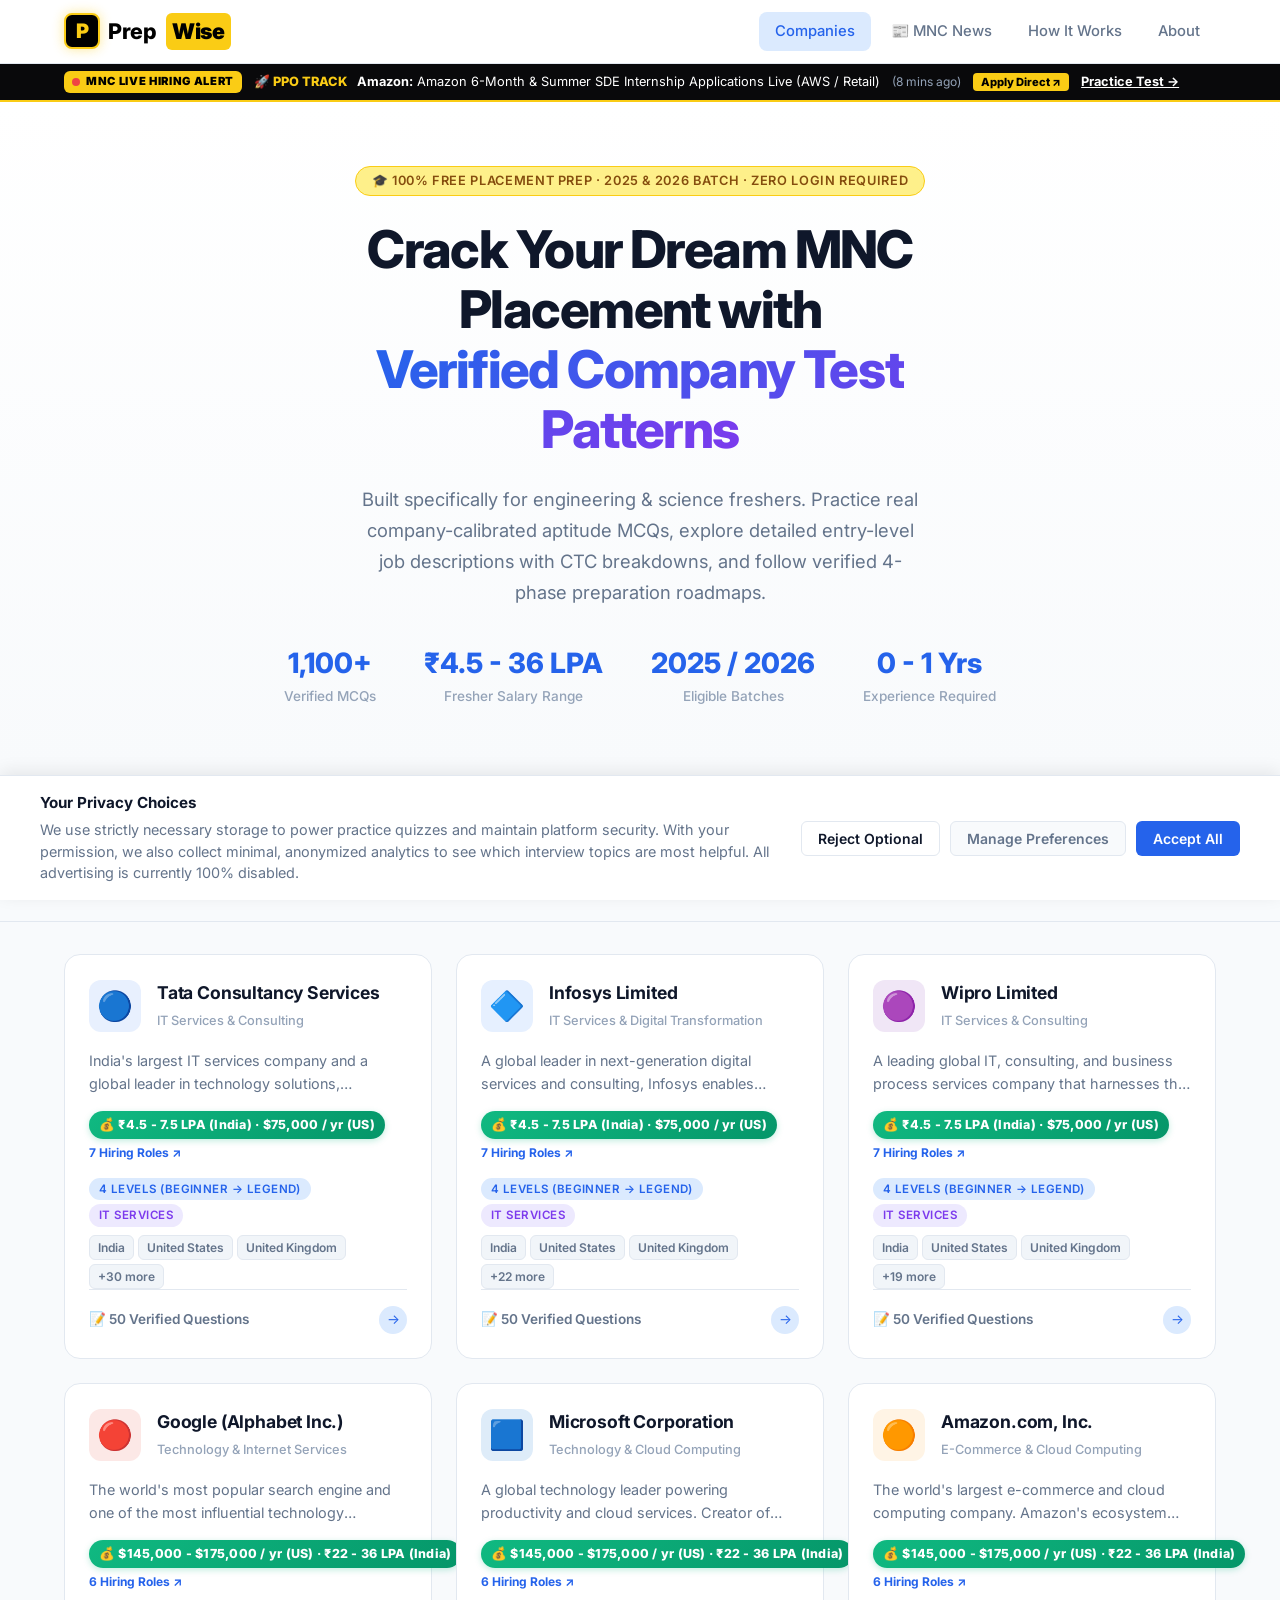
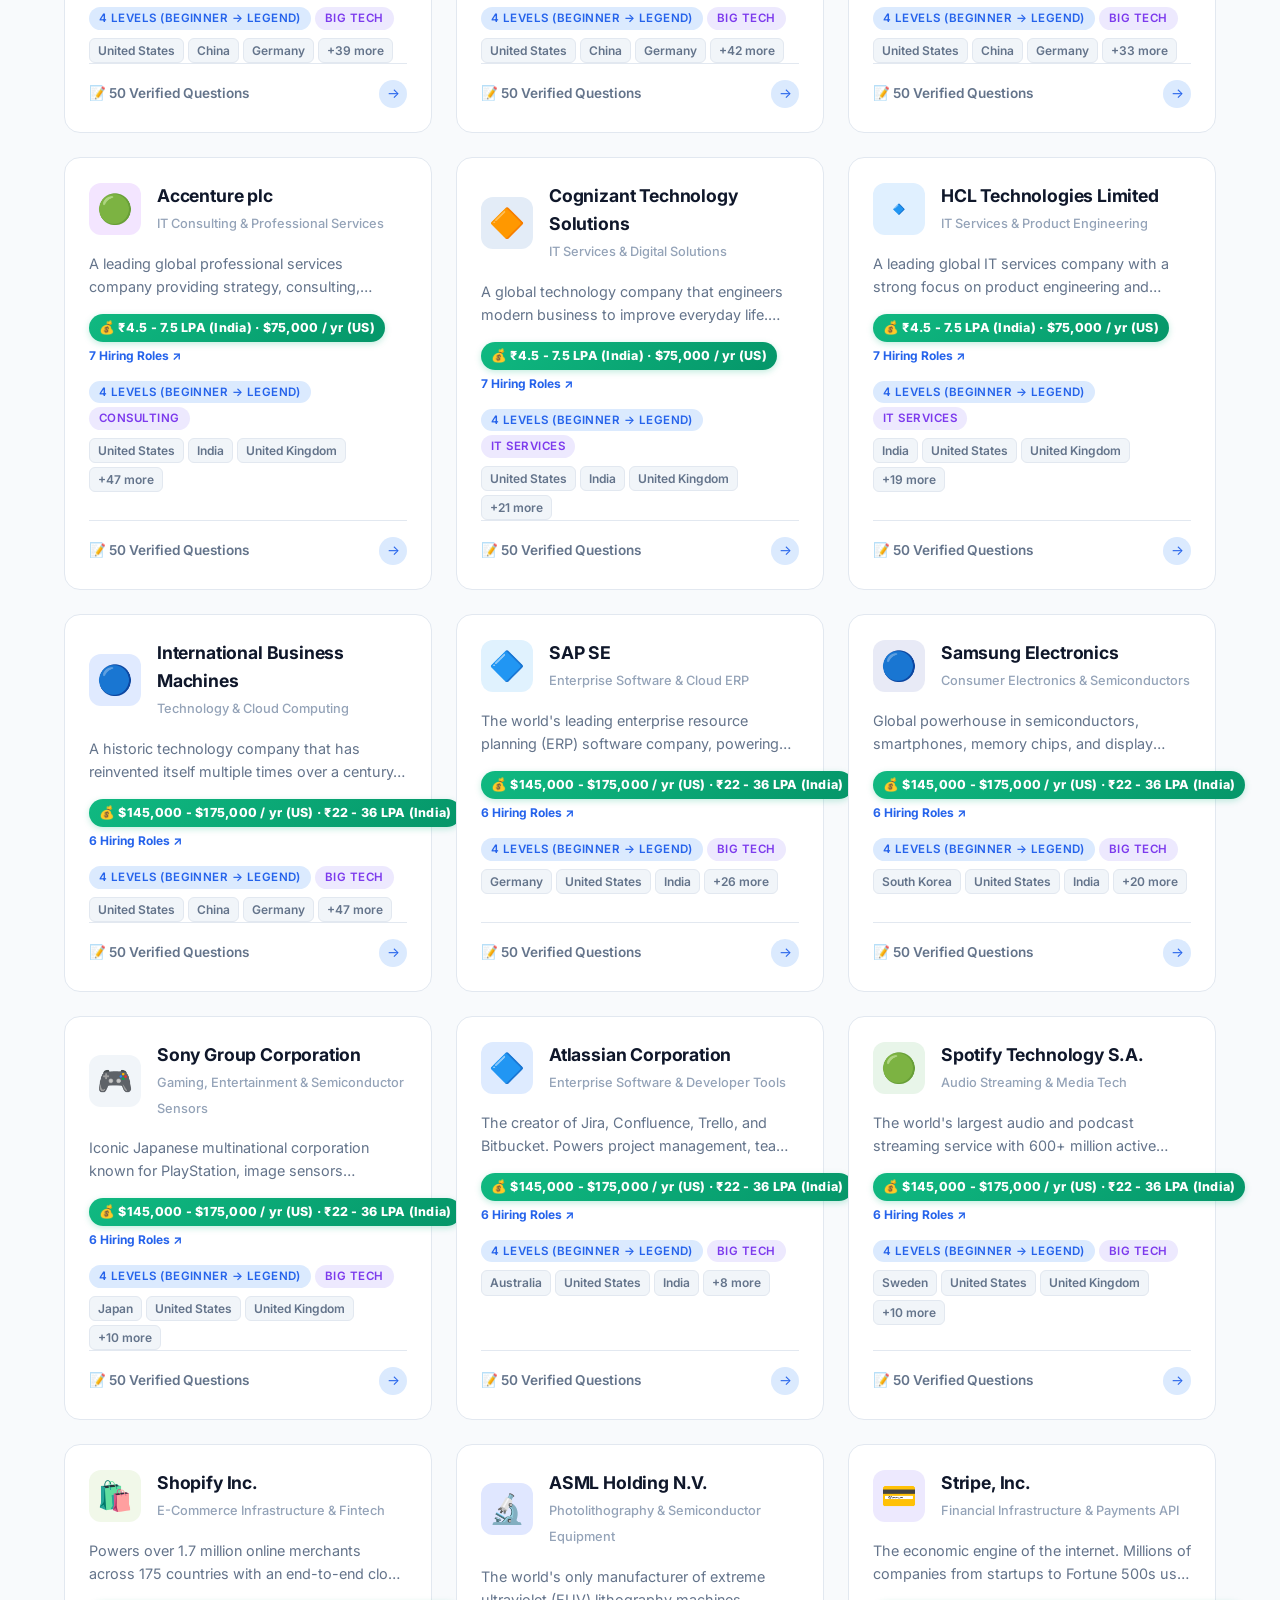
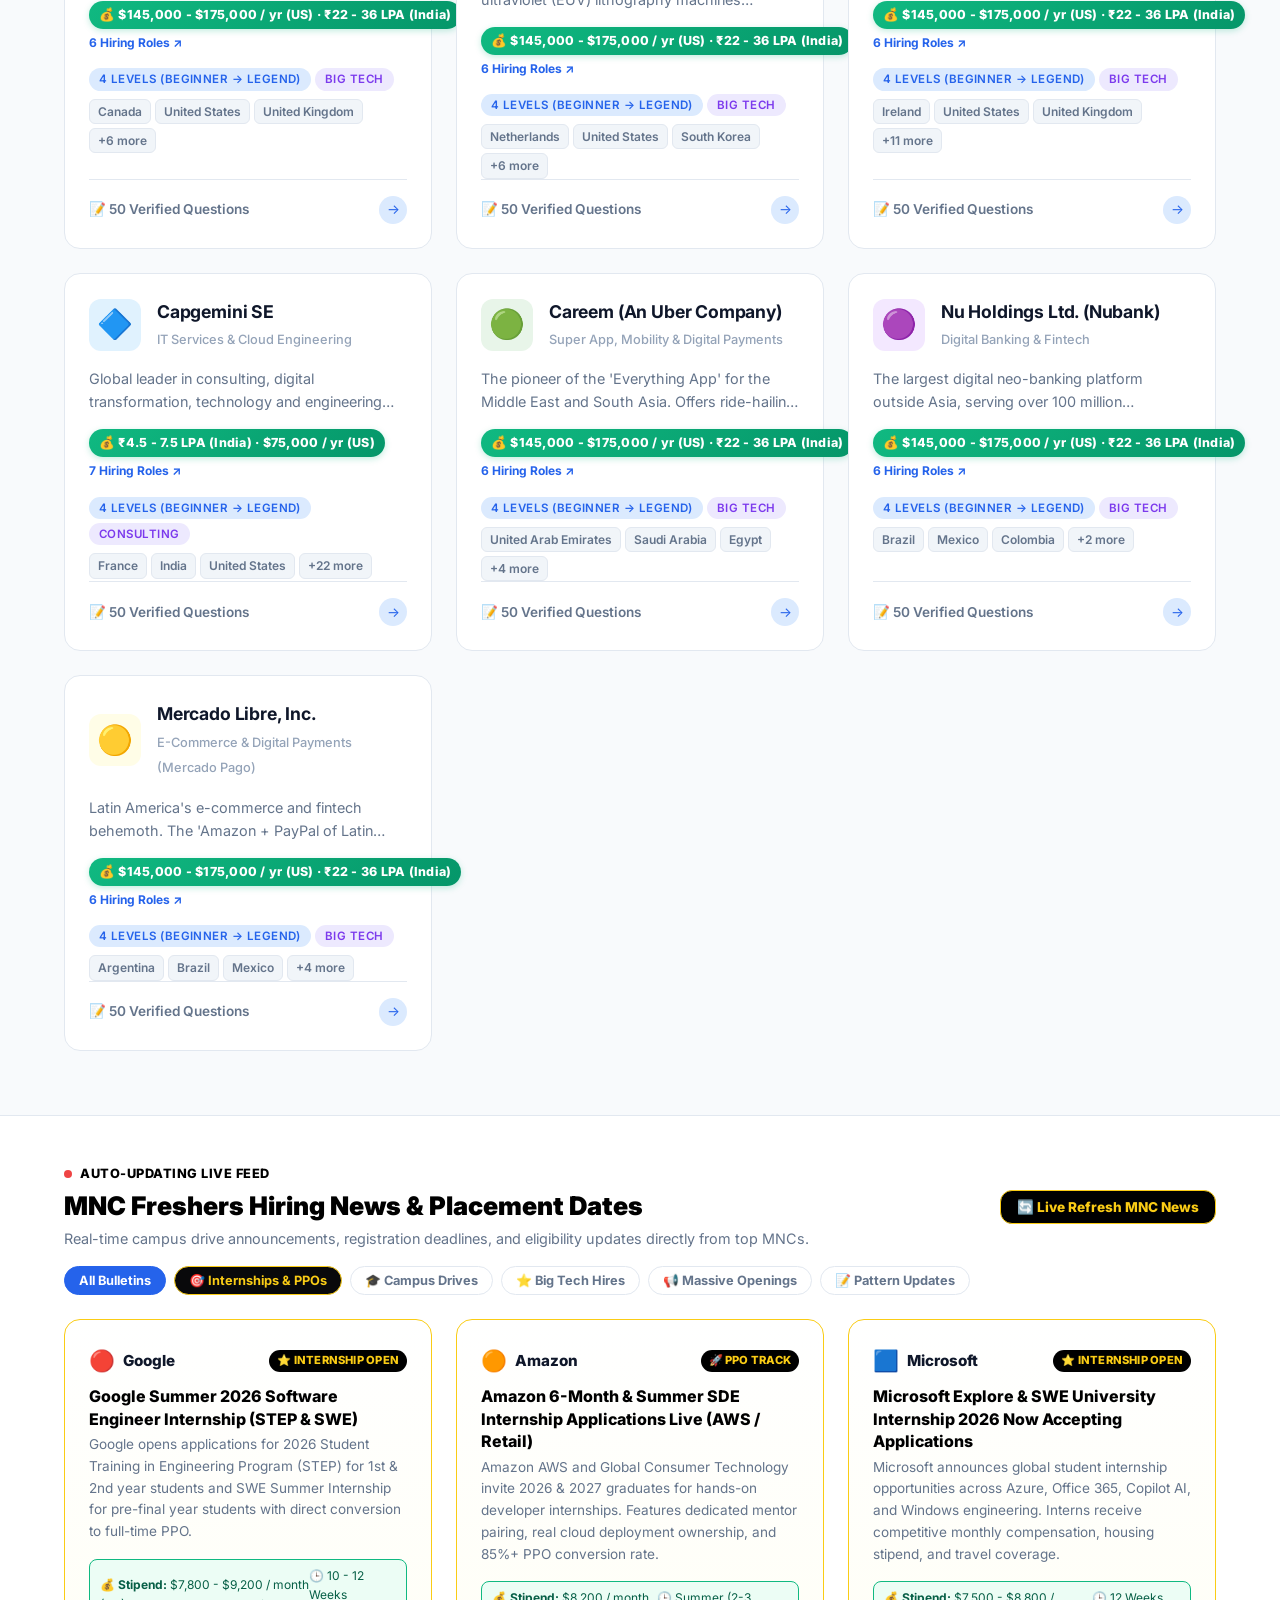
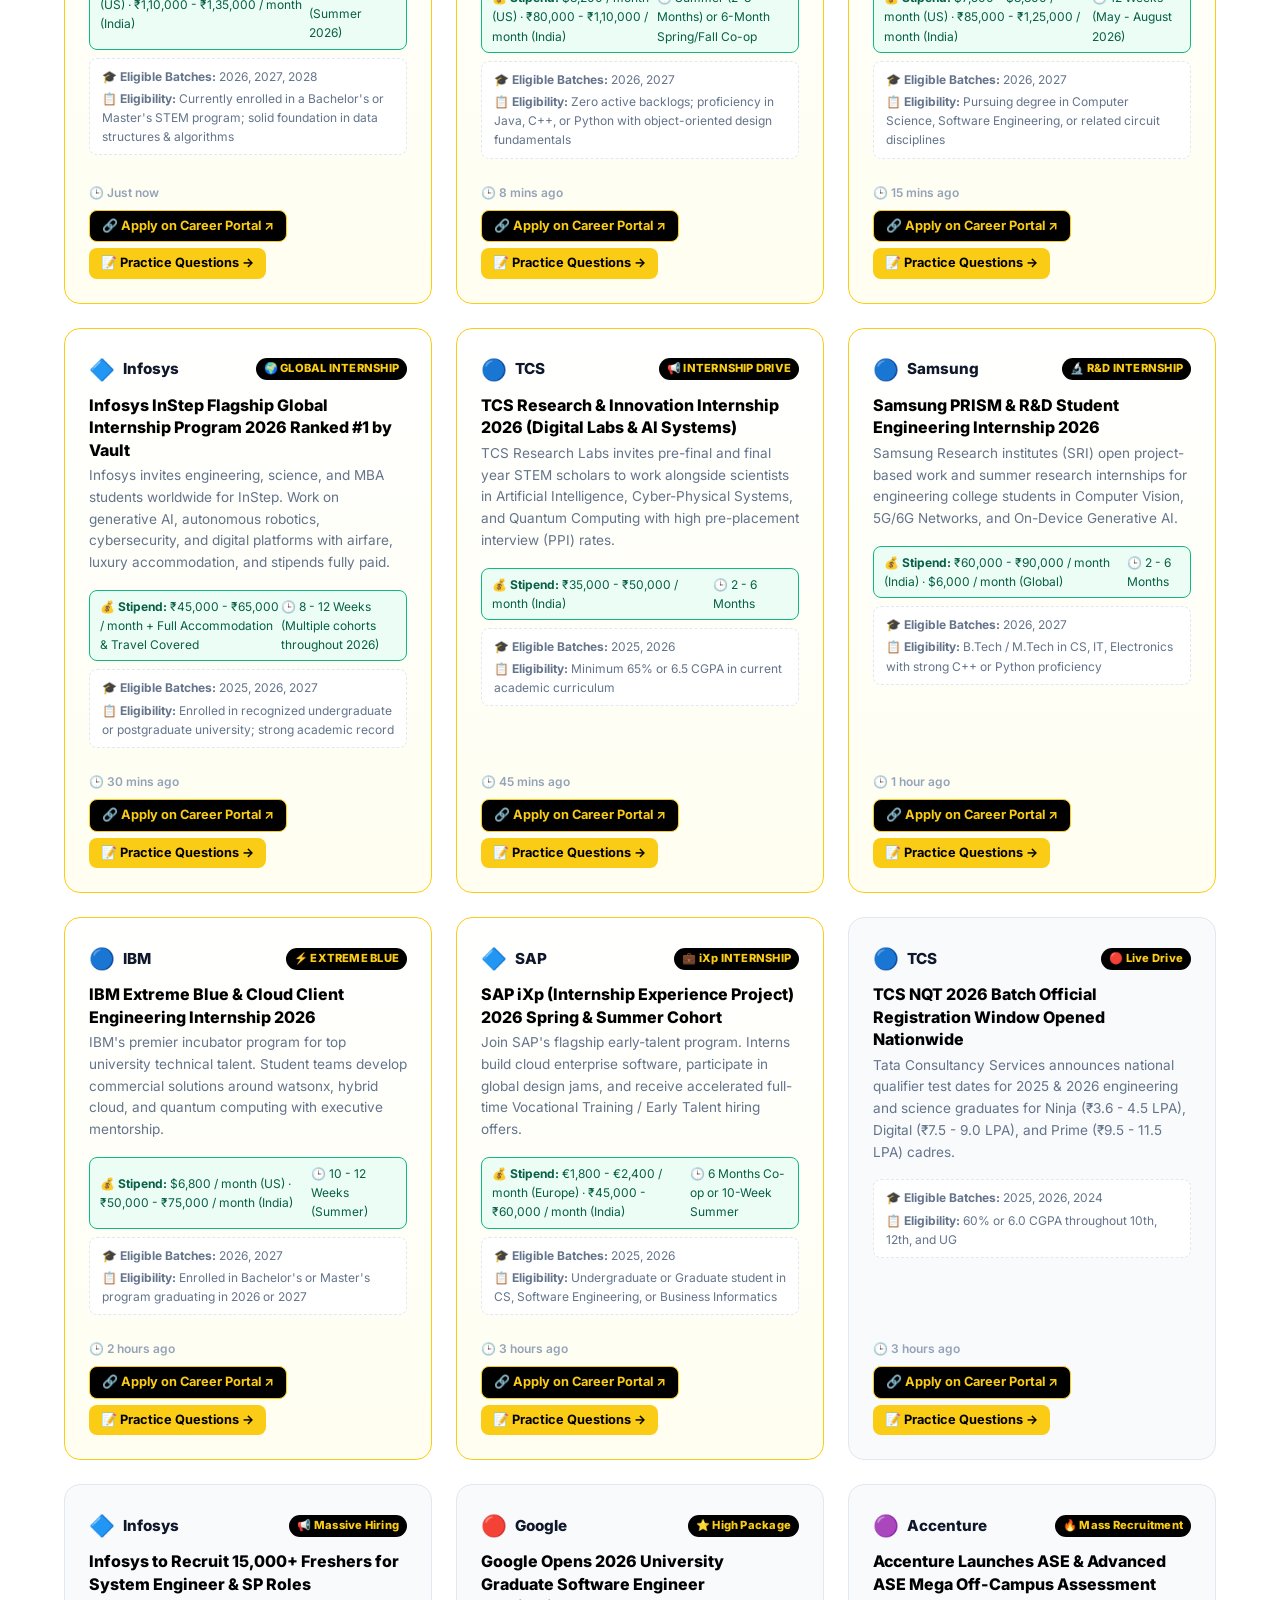
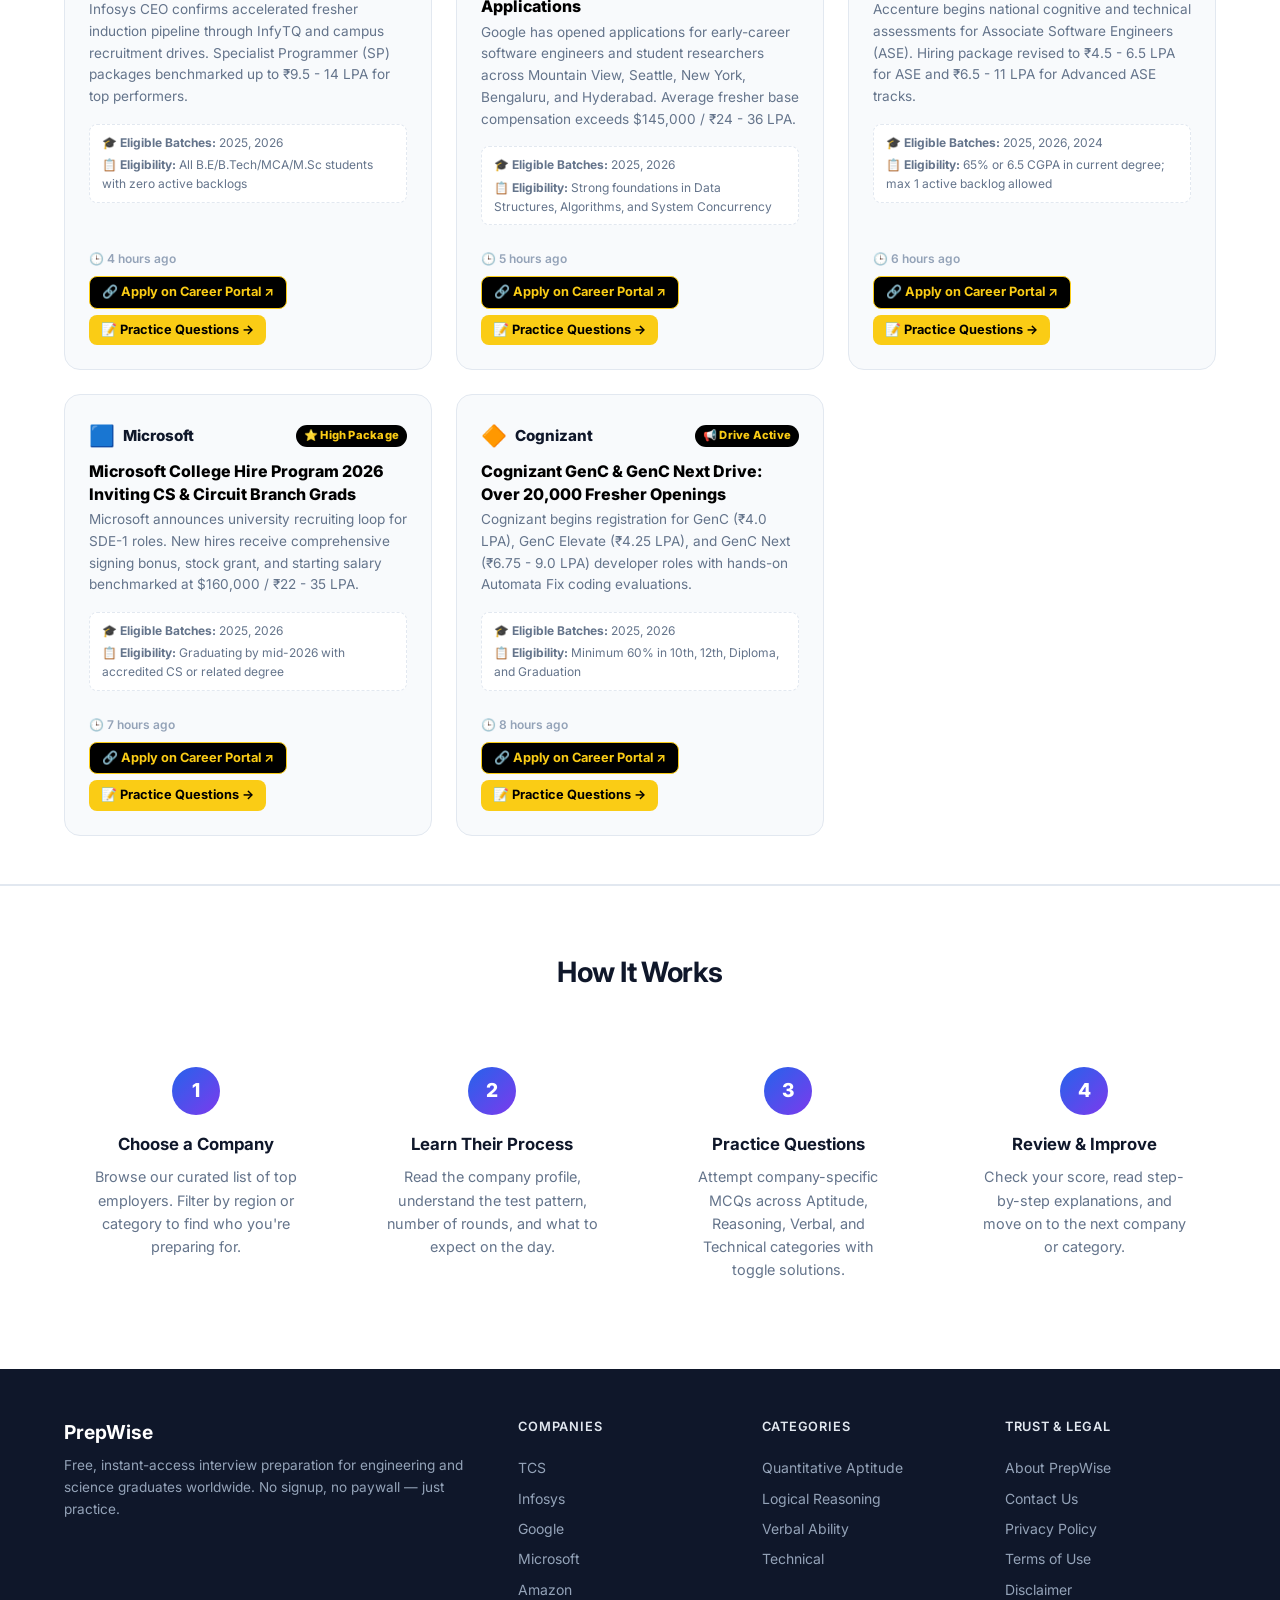
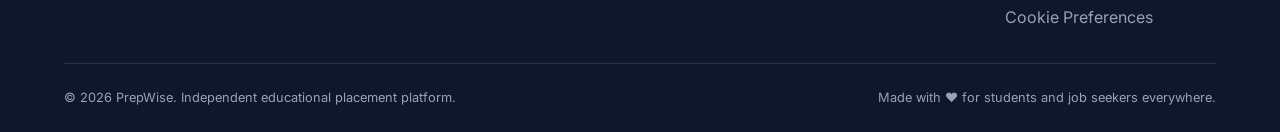
==== index.html @ f50ea6e9 "fix(seo): update sitemap and canonical URLs to prepwises.online with consent controls - Update all 2" ====
<!DOCTYPE html>
<html lang="en">
<head>
  <meta charset="UTF-8">
  <meta name="viewport" content="width=device-width, initial-scale=1.0">
  <meta name="description" content="Free company-specific interview preparation and aptitude tests for engineering and science graduates. No login required. Practice MCQs with step-by-step solutions for TCS, Infosys, Google, Microsoft, Amazon, and more.">
  <meta name="keywords" content="interview preparation, aptitude test, placement preparation, TCS NQT, Infosys, Google interview, campus placement, MCQ practice, engineering placement">
  <title>PrepWise — Free Company Interview Prep & Aptitude Tests</title>
  <link rel="preconnect" href="https://fonts.googleapis.com">
  <link rel="preconnect" href="https://fonts.gstatic.com" crossorigin>
  <link href="https://fonts.googleapis.com/css2?family=Inter:wght@400;500;600;700;800&display=swap" rel="stylesheet">
  <link rel="icon" type="image/svg+xml" href="favicon.svg">
  <link rel="alternate icon" href="favicon.ico">
  <meta property="og:type" content="website">
  <meta property="og:title" content="PrepWise — Free Company Interview Prep & Aptitude Tests">
  <meta property="og:description" content="Free company-specific interview preparation and aptitude tests for engineering and science graduates. No login required. Practice MCQs with step-by-step solutions for TCS, Infosys, Google, Microsoft, Amazon, and more.">
  <meta property="og:url" content="https://prepwises.online/">
  <link rel="canonical" href="https://prepwises.online/">
  <link rel="stylesheet" href="css/style.css">
  <link rel="stylesheet" href="css/consent.css">
  <script type="application/ld+json">
  {
    "@context": "https://schema.org",
    "@graph": [
      {
        "@type": "WebSite",
        "@id": "https://prepwises.online/#website",
        "url": "https://prepwises.online/",
        "name": "PrepWise",
        "description": "Free, unpaywalled interview preparation and aptitude practice platform for graduates worldwide."
      },
      {
        "@type": "EducationalOrganization",
        "@id": "https://prepwises.online/#organization",
        "name": "PrepWise",
        "url": "https://prepwises.online/",
        "description": "Independent educational placement platform providing free company-specific mock aptitude tests."
      }
    ]
  }
  </script>
</head>
<body>

  <!-- ========== NAVBAR ========== -->
  <nav class="navbar" role="navigation">
    <div class="container">
      <a href="index.html" class="navbar-brand">
        <span class="logo-icon">P</span>
        Prep<span class="logo-text-wise">Wise</span>
      </a>
      <div class="navbar-nav" id="navMenu">
        <a href="index.html" class="active">Companies</a>
        <a href="#mncNewsSection">📰 MNC News</a>
        <a href="#how-it-works">How It Works</a>
        <a href="about.html">About</a>
      </div>
      <button class="mobile-menu-btn" id="mobileMenuBtn" aria-label="Toggle menu">☰</button>
    </div>
  </nav>

  <!-- ========== LIVE MNC NEWS TICKER (AUTO-ROTATING) ========== -->
  <div class="news-ticker-bar">
    <div class="container" style="display:flex; align-items:center; gap:12px; width:100%;">
      <span class="ticker-label"><span class="live-dot"></span> MNC LIVE HIRING ALERT</span>
      <div class="ticker-content" id="newsTickerText">
        Loading latest MNC campus recruitment bulletins...
      </div>
    </div>
  </div>

  <!-- Reserved for a future responsive ad integration. Kept empty until enabled. -->
  <div class="ad-slot ad-slot-leaderboard" id="ad-homepage-leaderboard" data-ad-slot="homepage-leaderboard" data-ad-trigger="after-page-load" aria-label="Advertisement"></div>

  <!-- ========== HERO (FRESHER OPTIMIZED) ========== -->
  <section class="hero">
    <div class="container">
      <div class="hero-badge" style="background:#fef08a; color:#854d0e; border:1px solid #facc15;">
        🎓 100% Free Placement Prep · 2025 & 2026 Batch · Zero Login Required
      </div>
      <h1>
        Crack Your Dream MNC Placement with<br>
        <span class="highlight">Verified Company Test Patterns</span>
      </h1>
      <p>
        Built specifically for engineering & science freshers. Practice real company-calibrated aptitude MCQs, explore 
        detailed entry-level job descriptions with CTC breakdowns, and follow verified 4-phase preparation roadmaps.
      </p>
      <div class="hero-stats">
        <div class="hero-stat">
          <div class="stat-number">1,100+</div>
          <div class="stat-label">Verified MCQs</div>
        </div>
        <div class="hero-stat">
          <div class="stat-number">₹4.5 - 36 LPA</div>
          <div class="stat-label">Fresher Salary Range</div>
        </div>
        <div class="hero-stat">
          <div class="stat-number">2025 / 2026</div>
          <div class="stat-label">Eligible Batches</div>
        </div>
        <div class="hero-stat">
          <div class="stat-number">0 - 1 Yrs</div>
          <div class="stat-label">Experience Required</div>
        </div>
      </div>
    </div>
  </section>

  <!-- ========== FILTER BAR ========== -->
  <section class="filter-section">
    <div class="container">
      <div class="filter-bar">
        <div class="filter-search">
          <span class="search-icon">🔍</span>
          <input type="text" id="searchInput" placeholder="Search companies, freshers roles, or tech stack..." aria-label="Search companies">
        </div>
        <select class="filter-select" id="countryFilter" aria-label="Filter by country" style="min-width: 200px;">
          <option value="">🌍 All Countries</option>
          <!-- Loaded dynamically from data/countries.json without GDP numbers -->
        </select>
        <select class="filter-select" id="categoryFilter" aria-label="Filter by category">
          <option value="">All Sectors</option>
          <option value="Big Tech">Big Tech (FAANG / Product)</option>
          <option value="IT Services">IT Services & Mass Hiring</option>
          <option value="Consulting">Consulting & Digital</option>
        </select>
        <span class="filter-count" id="filterCount">Showing 22 companies</span>
      </div>

      <!-- Level Selector Pills -->
      <div class="level-selector-bar">
        <span style="font-size:0.8rem; font-weight:700; color:var(--color-text-muted);">Preparation Level:</span>
        <button class="level-pill active" data-level="">All Levels</button>
        <button class="level-pill" data-level="Beginner">🌱 Beginner (Foundational)</button>
        <button class="level-pill" data-level="Intermediate">⚡ Intermediate (Campus Standard)</button>
        <button class="level-pill" data-level="Advanced">⚔️ Advanced (High Package)</button>
        <button class="level-pill pill-legend" data-level="Legend">👑 Legend (FAANG Tier)</button>
      </div>

    </div>
  </section>

  <!-- ========== COMPANIES GRID ========== -->
  <section class="companies-section">
    <div class="container">
      <div class="companies-grid" id="companiesGrid">
        <!-- Populated by JavaScript -->
        <div class="loading-spinner">
          <div class="spinner"></div>
          <p>Loading companies...</p>
        </div>
      </div>
    </div>
  </section>

  <div class="ad-slot ad-slot-inline" id="ad-homepage-inline-secondary" data-ad-slot="homepage-inline-secondary" data-ad-trigger="after-company-grid" aria-label="Advertisement"></div>

  <!-- ========== MNC LIVE HIRING NEWS SECTION (AUTO-UPDATING) ========== -->
  <section class="mnc-news-section" id="mncNewsSection">
    <div class="container">
      <div style="display:flex; justify-content:space-between; align-items:center; flex-wrap:wrap; gap:var(--space-md); margin-bottom:var(--space-md);">
        <div>
          <div style="display:flex; align-items:center; gap:8px;">
            <span class="live-dot"></span>
            <span style="font-size:0.8rem; font-weight:800; text-transform:uppercase; color:#000000; letter-spacing:0.04em;">Auto-Updating Live Feed</span>
          </div>
          <h2 style="font-size:1.6rem; font-weight:900; color:#000000; margin-top:2px;">MNC Freshers Hiring News & Placement Dates</h2>
          <p class="text-muted" style="font-size:0.9rem;">Real-time campus drive announcements, registration deadlines, and eligibility updates directly from top MNCs.</p>
        </div>
        <button id="refreshNewsBtn" style="background:#000000; color:#facc15; font-weight:800; font-size:0.85rem; padding:8px 16px; border-radius:var(--radius-lg); border:1.5px solid #facc15; display:inline-flex; align-items:center; gap:6px; cursor:pointer;">
          🔄 Live Refresh MNC News
        </button>
      </div>

      <!-- News Category Filter Pills -->
      <div class="level-selector-bar" style="margin-bottom:var(--space-md);">
        <button class="level-pill active" data-news-cat="all">All Bulletins</button>
        <button class="level-pill" data-news-cat="Internships & PPO" style="background:#09090b; color:#facc15; border-color:#facc15;">🎯 Internships & PPOs</button>
        <button class="level-pill" data-news-cat="Campus Drives">🎓 Campus Drives</button>
        <button class="level-pill" data-news-cat="Big Tech">⭐ Big Tech Hires</button>
        <button class="level-pill" data-news-cat="Hiring News">📢 Massive Openings</button>
        <button class="level-pill" data-news-cat="Syllabus Update">📝 Pattern Updates</button>
      </div>

      <!-- Live News Grid -->
      <div class="mnc-news-grid" id="mncNewsGrid">
        <div class="loading-spinner">
          <div class="spinner"></div>
          <p>Connecting to MNC recruitment wire...</p>
        </div>
      </div>
    </div>
  </section>

  <div class="ad-slot ad-slot-inline" id="ad-homepage-inline-tertiary" data-ad-slot="homepage-inline-tertiary" data-ad-trigger="before-how-it-works" aria-label="Advertisement"></div>

  <!-- ========== HOW IT WORKS ========== -->
  <section class="how-it-works" id="how-it-works">
    <div class="container">
      <h2>How It Works</h2>
      <div class="steps-grid">
        <div class="step-card">
          <div class="step-number">1</div>
          <h3>Choose a Company</h3>
          <p>Browse our curated list of top employers. Filter by region or category to find who you're preparing for.</p>
        </div>
        <div class="step-card">
          <div class="step-number">2</div>
          <h3>Learn Their Process</h3>
          <p>Read the company profile, understand the test pattern, number of rounds, and what to expect on the day.</p>
        </div>
        <div class="step-card">
          <div class="step-number">3</div>
          <h3>Practice Questions</h3>
          <p>Attempt company-specific MCQs across Aptitude, Reasoning, Verbal, and Technical categories with toggle solutions.</p>
        </div>
        <div class="step-card">
          <div class="step-number">4</div>
          <h3>Review & Improve</h3>
          <p>Check your score, read step-by-step explanations, and move on to the next company or category.</p>
        </div>
      </div>
    </div>
  </section>

  <div class="ad-slot ad-slot-sticky ad-slot-sticky-desktop" id="ad-sticky-bottom-desktop" data-ad-slot="sticky-bottom-desktop" data-ad-trigger="after-page-load" data-ad-dismissible="true" aria-label="Advertisement">
    <button class="ad-slot-close" type="button" aria-label="Close advertisement" hidden>×</button>
  </div>
  <div class="ad-slot ad-slot-sticky ad-slot-sticky-mobile" id="ad-sticky-bottom-mobile" data-ad-slot="sticky-bottom-mobile" data-ad-trigger="after-page-load" data-ad-dismissible="true" aria-label="Advertisement">
    <button class="ad-slot-close" type="button" aria-label="Close advertisement" hidden>×</button>
  </div>

  <div class="ad-slot ad-slot-overlay" id="ad-interstitial" data-ad-slot="interstitial" data-ad-trigger="future-page-transition" data-ad-dismissible="true" role="dialog" aria-modal="true" aria-label="Advertisement" hidden>
    <button class="ad-slot-close" type="button" aria-label="Close advertisement" hidden>×</button>
  </div>
  <div class="ad-slot ad-slot-overlay" id="ad-exit-intent" data-ad-slot="exit-intent" data-ad-trigger="future-exit-intent" data-ad-dismissible="true" role="dialog" aria-modal="true" aria-label="Advertisement" hidden>
    <button class="ad-slot-close" type="button" aria-label="Close advertisement" hidden>×</button>
  </div>

  <!-- ========== FOOTER ========== -->
  <footer class="footer">
    <div class="container">
      <div class="footer-grid">
        <div class="footer-brand">
          <h3>PrepWise</h3>
          <p>Free, instant-access interview preparation for engineering and science graduates worldwide. No signup, no paywall — just practice.</p>
        </div>
        <div class="footer-links">
          <h4>Companies</h4>
          <a href="company.html?id=tcs">TCS</a>
          <a href="company.html?id=infosys">Infosys</a>
          <a href="company.html?id=google">Google</a>
          <a href="company.html?id=microsoft">Microsoft</a>
          <a href="company.html?id=amazon">Amazon</a>
        </div>
        <div class="footer-links">
          <h4>Categories</h4>
          <a href="#companiesGrid">Quantitative Aptitude</a>
          <a href="#companiesGrid">Logical Reasoning</a>
          <a href="#companiesGrid">Verbal Ability</a>
          <a href="#companiesGrid">Technical</a>
        </div>
        <div class="footer-links">
          <h4>Trust &amp; Legal</h4>
          <a href="about.html">About PrepWise</a>
          <a href="contact.html">Contact Us</a>
          <a href="privacy.html">Privacy Policy</a>
          <a href="terms.html">Terms of Use</a>
          <a href="disclaimer.html">Disclaimer</a>
          <button type="button" class="open-consent-preferences" id="openConsentPreferences" style="background:none; border:none; color:inherit; padding:0; font:inherit; cursor:pointer; text-align:left;">Cookie Preferences</button>
        </div>
      </div>
      <div class="footer-bottom">
        <span>&copy; 2026 PrepWise. Independent educational placement platform.</span>
        <span>Made with ❤️ for students and job seekers everywhere.</span>
      </div>
    </div>
  </footer>

  <script src="js/public-config.js"></script>
  <script src="js/consent.js"></script>
  <script src="js/analytics.js"></script>
  <script src="js/ad-registry.js"></script>
  <script src="js/ad-loader.js"></script>
  <script src="js/app.js"></script>
  <script src="js/news.js"></script>
</body>
</html>
---- css/style.css ----
/* ============================================================
   PrepWise — Global Stylesheet
   A clean, modern, mobile-first design system
   ============================================================ */

/* ---------- CSS Custom Properties ---------- */
:root {
  /* Brand Colors */
  --color-primary: #2563eb;
  --color-primary-dark: #1d4ed8;
  --color-primary-light: #dbeafe;
  --color-secondary: #7c3aed;
  --color-secondary-light: #ede9fe;
  --color-accent: #06b6d4;

  /* Semantic Colors */
  --color-success: #22c55e;
  --color-success-bg: #dcfce7;
  --color-error: #ef4444;
  --color-error-bg: #fef2f2;
  --color-warning: #f59e0b;
  --color-warning-bg: #fffbeb;

  /* Neutrals */
  --color-bg: #f8fafc;
  --color-surface: #ffffff;
  --color-surface-alt: #f1f5f9;
  --color-border: #e2e8f0;
  --color-border-dark: #cbd5e1;
  --color-text: #0f172a;
  --color-text-secondary: #64748b;
  --color-text-muted: #94a3b8;

  /* Typography */
  --font-sans: 'Inter', -apple-system, BlinkMacSystemFont, 'Segoe UI', Roboto, sans-serif;
  --font-mono: 'JetBrains Mono', 'Fira Code', monospace;

  /* Spacing */
  --space-xs: 0.25rem;
  --space-sm: 0.5rem;
  --space-md: 1rem;
  --space-lg: 1.5rem;
  --space-xl: 2rem;
  --space-2xl: 3rem;
  --space-3xl: 4rem;

  /* Borders */
  --radius-sm: 0.375rem;
  --radius-md: 0.5rem;
  --radius-lg: 0.75rem;
  --radius-xl: 1rem;
  --radius-full: 9999px;

  /* Shadows */
  --shadow-sm: 0 1px 2px rgba(0, 0, 0, 0.05);
  --shadow-md: 0 4px 6px -1px rgba(0, 0, 0, 0.07), 0 2px 4px -2px rgba(0, 0, 0, 0.05);
  --shadow-lg: 0 10px 15px -3px rgba(0, 0, 0, 0.08), 0 4px 6px -4px rgba(0, 0, 0, 0.04);
  --shadow-xl: 0 20px 25px -5px rgba(0, 0, 0, 0.1), 0 8px 10px -6px rgba(0, 0, 0, 0.04);

  /* Layout */
  --max-width: 1200px;
  --navbar-height: 64px;

  /* Transitions */
  --transition-fast: 150ms ease;
  --transition-base: 250ms ease;
  --transition-slow: 350ms ease;
}

/* ---------- Reset & Base ---------- */
*,
*::before,
*::after {
  margin: 0;
  padding: 0;
  box-sizing: border-box;
}

html {
  scroll-behavior: smooth;
  -webkit-text-size-adjust: 100%;
}

body {
  font-family: var(--font-sans);
  font-size: 16px;
  line-height: 1.6;
  color: var(--color-text);
  background: var(--color-bg);
  min-height: 100vh;
  display: flex;
  flex-direction: column;
  -webkit-font-smoothing: antialiased;
  -moz-osx-font-smoothing: grayscale;
}

a {
  color: var(--color-primary);
  text-decoration: none;
  transition: color var(--transition-fast);
}

a:hover {
  color: var(--color-primary-dark);
}

img {
  max-width: 100%;
  display: block;
}

button {
  cursor: pointer;
  font-family: inherit;
  font-size: inherit;
  border: none;
  background: none;
  outline: none;
}

ul, ol {
  list-style: none;
}

/* ---------- Utility Classes ---------- */
.container {
  width: 100%;
  max-width: var(--max-width);
  margin: 0 auto;
  padding: 0 var(--space-lg);
}

.sr-only {
  position: absolute;
  width: 1px;
  height: 1px;
  padding: 0;
  margin: -1px;
  overflow: hidden;
  clip: rect(0, 0, 0, 0);
  border: 0;
}

.text-center { text-align: center; }
.text-left { text-align: left; }
.text-muted { color: var(--color-text-secondary); }
.text-small { font-size: 0.875rem; }
.text-xs { font-size: 0.75rem; }

.flex { display: flex; }
.flex-col { flex-direction: column; }
.flex-wrap { flex-wrap: wrap; }
.items-center { align-items: center; }
.justify-between { justify-content: space-between; }
.justify-center { justify-content: center; }
.gap-sm { gap: var(--space-sm); }
.gap-md { gap: var(--space-md); }
.gap-lg { gap: var(--space-lg); }

.mt-sm { margin-top: var(--space-sm); }
.mt-md { margin-top: var(--space-md); }
.mt-lg { margin-top: var(--space-lg); }
.mt-xl { margin-top: var(--space-xl); }
.mb-md { margin-bottom: var(--space-md); }
.mb-lg { margin-bottom: var(--space-lg); }

/* ---------- Navbar ---------- */
.navbar {
  position: sticky;
  top: 0;
  z-index: 100;
  background: var(--color-surface);
  border-bottom: 1px solid var(--color-border);
  height: var(--navbar-height);
  backdrop-filter: blur(12px);
  background: rgba(255, 255, 255, 0.95);
}

.navbar .container {
  display: flex;
  align-items: center;
  justify-content: space-between;
  height: 100%;
}

.navbar-brand {
  display: flex;
  align-items: center;
  gap: var(--space-sm);
  font-size: 1.35rem;
  font-weight: 800;
  color: #000000;
  text-decoration: none;
  letter-spacing: -0.02em;
}

.navbar-brand .logo-icon {
  width: 36px;
  height: 36px;
  background: #000000;
  border: 2.5px solid #facc15;
  border-radius: var(--radius-md);
  display: flex;
  align-items: center;
  justify-content: center;
  color: #facc15;
  font-size: 1.25rem;
  font-weight: 900;
  box-shadow: 0 0 12px rgba(250, 204, 21, 0.45);
  transition: transform var(--transition-fast);
}

.navbar-brand:hover .logo-icon {
  transform: rotate(-5deg) scale(1.05);
}

.navbar-brand .logo-text-wise {
  background: #facc15;
  color: #000000;
  padding: 1px 6px;
  border-radius: var(--radius-sm);
  margin-left: 2px;
  font-weight: 900;
}

/* ---------- Live MNC News Ticker (Yellow & Black Accent) ---------- */
.news-ticker-bar {
  background: #09090b;
  color: #ffffff;
  padding: 7px var(--space-md);
  font-size: 0.8rem;
  display: flex;
  align-items: center;
  gap: var(--space-md);
  border-bottom: 2px solid #facc15;
  overflow: hidden;
  position: relative;
  z-index: 80;
}

.ticker-label {
  display: inline-flex;
  align-items: center;
  gap: 6px;
  background: #facc15;
  color: #000000;
  font-weight: 900;
  font-size: 0.7rem;
  text-transform: uppercase;
  letter-spacing: 0.06em;
  padding: 2px 8px;
  border-radius: var(--radius-sm);
  white-space: nowrap;
}

.live-dot {
  width: 8px;
  height: 8px;
  background: #ef4444;
  border-radius: 50%;
  display: inline-block;
  animation: pulseLive 1.4s infinite;
}

@keyframes pulseLive {
  0% { transform: scale(0.9); opacity: 0.8; }
  50% { transform: scale(1.3); opacity: 1; }
  100% { transform: scale(0.9); opacity: 0.8; }
}

.ticker-content {
  flex: 1;
  white-space: nowrap;
  overflow: hidden;
  text-overflow: ellipsis;
}

/* ---------- MNC News Section & Cards ---------- */
.mnc-news-section {
  padding: var(--space-2xl) 0;
  background: var(--color-surface);
  border-top: 1px solid var(--color-border);
  border-bottom: 1px solid var(--color-border);
}

.mnc-news-grid {
  display: grid;
  grid-template-columns: repeat(auto-fill, minmax(320px, 1fr));
  gap: var(--space-lg);
  margin-top: var(--space-lg);
}

.news-card {
  background: var(--color-bg);
  border: 1px solid var(--color-border);
  border-radius: var(--radius-xl);
  padding: var(--space-lg);
  display: flex;
  flex-direction: column;
  transition: all var(--transition-base);
  position: relative;
}

.news-card:hover {
  border-color: #000000;
  box-shadow: 0 8px 20px rgba(0,0,0,0.08);
  transform: translateY(-2px);
}

.news-card-internship {
  border: 1.5px solid #facc15;
  background: linear-gradient(180deg, #ffffff 0%, #fffef0 100%);
}

.news-card-header {
  display: flex;
  justify-content: space-between;
  align-items: center;
  margin-bottom: var(--space-sm);
}

.news-badge-live {
  background: #000000;
  color: #facc15;
  font-size: 0.7rem;
  font-weight: 800;
  padding: 2px 8px;
  border-radius: var(--radius-full);
  letter-spacing: 0.02em;
}

.news-title {
  font-size: 1rem;
  font-weight: 800;
  color: #000000;
  line-height: 1.4;
  margin-bottom: var(--space-xs);
}

.news-summary {
  font-size: 0.85rem;
  color: var(--color-text-secondary);
  line-height: 1.6;
  margin-bottom: var(--space-md);
}

.news-meta-box {
  background: #ffffff;
  border: 1px dashed var(--color-border);
  border-radius: var(--radius-md);
  padding: 8px 12px;
  margin-bottom: var(--space-md);
}

.news-card-footer {
  display: flex;
  justify-content: space-between;
  align-items: center;
  margin-top: auto;
  padding-top: var(--space-sm);
}

.news-action-btn {
  font-size: 0.8rem;
  font-weight: 700;
  color: #000000;
  background: #facc15;
  padding: 5px 12px;
  border-radius: var(--radius-md);
  text-decoration: none;
  transition: background var(--transition-fast);
}

.news-action-btn:hover {
  background: #eab308;
  color: #000000;
}

/* ---------- Fresher Job Description & CTC Breakdown ---------- */
.fresher-badge-pill {
  background: #fef08a;
  color: #854d0e;
  border: 1px solid #facc15;
  font-size: 0.72rem;
  font-weight: 800;
  padding: 2px 8px;
  border-radius: var(--radius-full);
  display: inline-flex;
  align-items: center;
  gap: 4px;
}

.ctc-box {
  background: #f8fafc;
  border: 1.5px solid #e2e8f0;
  border-radius: var(--radius-lg);
  padding: 12px;
  margin-bottom: var(--space-md);
}

.ctc-box .ctc-row {
  display: flex;
  justify-content: space-between;
  font-size: 0.8rem;
  padding: 3px 0;
  border-bottom: 1px dashed #e2e8f0;
}

.ctc-box .ctc-row:last-child {
  border-bottom: none;
}

.ctc-box .ctc-label {
  color: var(--color-text-secondary);
}

.ctc-box .ctc-value {
  font-weight: 700;
  color: #059669;
}

.navbar-nav {
  display: flex;
  align-items: center;
  gap: var(--space-xs);
}

.navbar-nav a {
  padding: var(--space-sm) var(--space-md);
  border-radius: var(--radius-md);
  color: var(--color-text-secondary);
  font-weight: 500;
  font-size: 0.925rem;
  transition: all var(--transition-fast);
}

.navbar-nav a:hover,
.navbar-nav a.active {
  color: var(--color-primary);
  background: var(--color-primary-light);
}

.mobile-menu-btn {
  display: none;
  padding: var(--space-sm);
  color: var(--color-text);
  font-size: 1.5rem;
}

/* ---------- Hero Section ---------- */
.hero {
  padding: var(--space-3xl) 0;
  text-align: center;
  background: linear-gradient(180deg, var(--color-surface) 0%, var(--color-bg) 100%);
}

.hero-badge {
  display: inline-flex;
  align-items: center;
  gap: var(--space-xs);
  padding: var(--space-xs) var(--space-md);
  background: var(--color-primary-light);
  color: var(--color-primary);
  font-size: 0.8rem;
  font-weight: 600;
  border-radius: var(--radius-full);
  margin-bottom: var(--space-lg);
  text-transform: uppercase;
  letter-spacing: 0.05em;
}

.hero h1 {
  font-size: clamp(2rem, 5vw, 3.25rem);
  font-weight: 800;
  line-height: 1.15;
  letter-spacing: -0.03em;
  color: var(--color-text);
  max-width: 720px;
  margin: 0 auto var(--space-lg);
}

.hero h1 .highlight {
  background: linear-gradient(135deg, var(--color-primary), var(--color-secondary));
  -webkit-background-clip: text;
  -webkit-text-fill-color: transparent;
  background-clip: text;
}

.hero p {
  font-size: 1.15rem;
  color: var(--color-text-secondary);
  max-width: 560px;
  margin: 0 auto var(--space-xl);
  line-height: 1.7;
}

.hero-stats {
  display: flex;
  justify-content: center;
  gap: var(--space-2xl);
  margin-top: var(--space-xl);
}

.hero-stat {
  text-align: center;
}

.hero-stat .stat-number {
  font-size: 1.75rem;
  font-weight: 800;
  color: var(--color-primary);
}

.hero-stat .stat-label {
  font-size: 0.85rem;
  color: var(--color-text-muted);
  font-weight: 500;
}

/* ---------- Filter Bar ---------- */
.filter-section {
  padding: var(--space-lg) 0;
  position: sticky;
  top: var(--navbar-height);
  z-index: 50;
  background: var(--color-bg);
  border-bottom: 1px solid var(--color-border);
}

.filter-bar {
  display: flex;
  gap: var(--space-md);
  align-items: center;
  flex-wrap: wrap;
}

.filter-search {
  flex: 1;
  min-width: 220px;
  position: relative;
}

.filter-search .search-icon {
  position: absolute;
  left: var(--space-md);
  top: 50%;
  transform: translateY(-50%);
  color: var(--color-text-muted);
  font-size: 1rem;
  pointer-events: none;
}

.filter-search input {
  width: 100%;
  padding: 0.65rem 0.75rem 0.65rem 2.5rem;
  border: 1.5px solid var(--color-border);
  border-radius: var(--radius-lg);
  font-size: 0.925rem;
  background: var(--color-surface);
  color: var(--color-text);
  transition: border-color var(--transition-fast), box-shadow var(--transition-fast);
  font-family: var(--font-sans);
}

.filter-search input:focus {
  outline: none;
  border-color: var(--color-primary);
  box-shadow: 0 0 0 3px rgba(37, 99, 235, 0.1);
}

.filter-select {
  padding: 0.65rem 2.25rem 0.65rem 0.85rem;
  border: 1.5px solid var(--color-border);
  border-radius: var(--radius-lg);
  font-size: 0.925rem;
  background: var(--color-surface);
  color: var(--color-text);
  appearance: none;
  cursor: pointer;
  font-family: var(--font-sans);
  background-image: url("data:image/svg+xml,%3Csvg xmlns='http://www.w3.org/2000/svg' width='12' height='12' viewBox='0 0 24 24' fill='none' stroke='%2364748b' stroke-width='2' stroke-linecap='round' stroke-linejoin='round'%3E%3Cpolyline points='6 9 12 15 18 9'%3E%3C/polyline%3E%3C/svg%3E");
  background-repeat: no-repeat;
  background-position: right 0.75rem center;
  transition: border-color var(--transition-fast);
}

.filter-select:focus {
  outline: none;
  border-color: var(--color-primary);
  box-shadow: 0 0 0 3px rgba(37, 99, 235, 0.1);
}

.filter-count {
  font-size: 0.875rem;
  color: var(--color-text-muted);
  font-weight: 500;
  white-space: nowrap;
}

/* ---------- Company Cards Grid ---------- */
.companies-section {
  padding: var(--space-xl) 0 var(--space-3xl);
}

.section-header {
  display: flex;
  justify-content: space-between;
  align-items: baseline;
  margin-bottom: var(--space-lg);
}

.section-header h2 {
  font-size: 1.5rem;
  font-weight: 700;
  letter-spacing: -0.02em;
}

.companies-grid {
  display: grid;
  grid-template-columns: repeat(auto-fill, minmax(320px, 1fr));
  gap: var(--space-lg);
}

.company-card {
  background: var(--color-surface);
  border: 1px solid var(--color-border);
  border-radius: var(--radius-xl);
  padding: var(--space-lg);
  transition: all var(--transition-base);
  cursor: pointer;
  display: flex;
  flex-direction: column;
  text-decoration: none;
  color: inherit;
}

.company-card:hover {
  border-color: var(--color-primary);
  box-shadow: var(--shadow-lg);
  transform: translateY(-2px);
  color: inherit;
}

.company-card-header {
  display: flex;
  align-items: center;
  gap: var(--space-md);
  margin-bottom: var(--space-md);
}

.company-logo {
  width: 52px;
  height: 52px;
  border-radius: var(--radius-lg);
  display: flex;
  align-items: center;
  justify-content: center;
  font-size: 1.5rem;
  flex-shrink: 0;
}

.company-card-header .company-info h3 {
  font-size: 1.1rem;
  font-weight: 700;
  letter-spacing: -0.01em;
}

.company-card-header .company-info .company-industry {
  font-size: 0.8rem;
  color: var(--color-text-muted);
  font-weight: 500;
}

.company-card-body p {
  font-size: 0.9rem;
  color: var(--color-text-secondary);
  line-height: 1.6;
  margin-bottom: var(--space-md);
  display: -webkit-box;
  -webkit-line-clamp: 2;
  -webkit-box-orient: vertical;
  overflow: hidden;
}

.company-tags {
  display: flex;
  flex-wrap: wrap;
  gap: var(--space-xs);
  margin-bottom: var(--space-md);
}

.tag {
  display: inline-flex;
  padding: 2px 10px;
  font-size: 0.72rem;
  font-weight: 600;
  border-radius: var(--radius-full);
  text-transform: uppercase;
  letter-spacing: 0.04em;
}

.tag-region {
  background: var(--color-primary-light);
  color: var(--color-primary);
}

.tag-degree {
  background: var(--color-secondary-light);
  color: var(--color-secondary);
}

.company-card-footer {
  display: flex;
  justify-content: space-between;
  align-items: center;
  margin-top: auto;
  padding-top: var(--space-md);
  border-top: 1px solid var(--color-border);
}

.company-card-footer .question-count {
  font-size: 0.85rem;
  font-weight: 600;
  color: var(--color-text-secondary);
}

.company-card-footer .arrow {
  width: 28px;
  height: 28px;
  border-radius: var(--radius-full);
  background: var(--color-primary-light);
  color: var(--color-primary);
  display: flex;
  align-items: center;
  justify-content: center;
  font-size: 0.85rem;
  transition: all var(--transition-fast);
}

.company-card:hover .arrow {
  background: var(--color-primary);
  color: white;
}

/* ---------- How It Works Section ---------- */
.how-it-works {
  padding: var(--space-3xl) 0;
  background: var(--color-surface);
  border-top: 1px solid var(--color-border);
}

.how-it-works h2 {
  text-align: center;
  font-size: 1.75rem;
  font-weight: 700;
  margin-bottom: var(--space-2xl);
  letter-spacing: -0.02em;
}

.steps-grid {
  display: grid;
  grid-template-columns: repeat(auto-fit, minmax(240px, 1fr));
  gap: var(--space-xl);
}

.step-card {
  text-align: center;
  padding: var(--space-lg);
}

.step-number {
  width: 48px;
  height: 48px;
  border-radius: var(--radius-full);
  background: linear-gradient(135deg, var(--color-primary), var(--color-secondary));
  color: white;
  display: flex;
  align-items: center;
  justify-content: center;
  font-size: 1.2rem;
  font-weight: 800;
  margin: 0 auto var(--space-md);
}

.step-card h3 {
  font-size: 1.05rem;
  font-weight: 700;
  margin-bottom: var(--space-sm);
}

.step-card p {
  font-size: 0.9rem;
  color: var(--color-text-secondary);
  line-height: 1.6;
}

/* ---------- Company Detail Page ---------- */
.breadcrumb {
  padding: var(--space-md) 0;
  font-size: 0.85rem;
  color: var(--color-text-muted);
}

.breadcrumb a {
  color: var(--color-text-secondary);
}

.breadcrumb .separator {
  margin: 0 var(--space-sm);
  color: var(--color-text-muted);
}

.company-header {
  background: var(--color-surface);
  border: 1px solid var(--color-border);
  border-radius: var(--radius-xl);
  padding: var(--space-xl);
  margin-bottom: var(--space-lg);
}

.company-header-top {
  display: flex;
  align-items: center;
  gap: var(--space-lg);
  margin-bottom: var(--space-lg);
}

.company-header .company-logo-lg {
  width: 72px;
  height: 72px;
  border-radius: var(--radius-xl);
  display: flex;
  align-items: center;
  justify-content: center;
  font-size: 2.2rem;
  flex-shrink: 0;
}

.company-header h1 {
  font-size: 1.75rem;
  font-weight: 800;
  letter-spacing: -0.02em;
}

.company-header .company-subtitle {
  font-size: 0.95rem;
  color: var(--color-text-secondary);
}

.company-quick-stats {
  display: grid;
  grid-template-columns: repeat(auto-fit, minmax(140px, 1fr));
  gap: var(--space-md);
}

.quick-stat {
  text-align: center;
  padding: var(--space-md);
  background: var(--color-surface-alt);
  border-radius: var(--radius-lg);
}

.quick-stat .stat-value {
  font-size: 1.1rem;
  font-weight: 700;
  color: var(--color-primary);
}

.quick-stat .stat-label {
  font-size: 0.75rem;
  color: var(--color-text-muted);
  font-weight: 500;
  text-transform: uppercase;
  letter-spacing: 0.04em;
}

/* ---------- Tabs ---------- */
.tabs-container {
  margin-bottom: var(--space-xl);
}

.tabs-nav {
  display: flex;
  gap: var(--space-xs);
  border-bottom: 2px solid var(--color-border);
  overflow-x: auto;
  -webkit-overflow-scrolling: touch;
}

.tab-btn {
  padding: var(--space-md) var(--space-lg);
  font-weight: 600;
  font-size: 0.925rem;
  color: var(--color-text-muted);
  border-bottom: 2px solid transparent;
  margin-bottom: -2px;
  white-space: nowrap;
  transition: all var(--transition-fast);
}

.tab-btn:hover {
  color: var(--color-text-secondary);
}

.tab-btn.active {
  color: var(--color-primary);
  border-bottom-color: var(--color-primary);
}

.tab-panel {
  display: none;
  padding: var(--space-lg) 0;
}

.tab-panel.active {
  display: block;
}

/* Reserved ad placements stay collapsed until a real ad integration enables them. */
.ad-slot {
  display: none;
  width: 100%;
  min-width: 0;
  overflow: hidden;
}

.ad-slot.is-enabled {
  display: block;
}

.ad-slot.ad-loading {
  min-height: var(--ad-slot-min-height, 50px);
}

.ad-slot.ad-error {
  display: none;
}

.ad-slot[data-ad-state="loaded"] {
  min-height: var(--ad-slot-min-height, 0);
}

.ad-slot-sticky {
  width: min(100%, var(--ad-slot-width, 100%));
  margin-left: auto;
  margin-right: auto;
}

.ad-slot-leaderboard,
.ad-slot-banner {
  max-width: 970px;
  margin: 0 auto;
}

.ad-slot-inline {
  margin: var(--space-lg) 0;
}

.ad-slot-sidebar {
  width: 100%;
}

/* ---------- Company Info Content ---------- */
.info-grid {
  display: grid;
  grid-template-columns: 1fr 340px;
  gap: var(--space-xl);
}

.info-main h2 {
  font-size: 1.25rem;
  font-weight: 700;
  margin-bottom: var(--space-md);
  letter-spacing: -0.01em;
}

.info-main h3 {
  font-size: 1.05rem;
  font-weight: 700;
  margin: var(--space-lg) 0 var(--space-sm);
}

.info-main p {
  font-size: 0.95rem;
  color: var(--color-text-secondary);
  line-height: 1.75;
  margin-bottom: var(--space-md);
}

.milestone-list {
  position: relative;
  padding-left: var(--space-lg);
}

.milestone-list::before {
  content: '';
  position: absolute;
  left: 3px;
  top: 6px;
  bottom: 6px;
  width: 2px;
  background: var(--color-border);
  border-radius: 1px;
}

.milestone-item {
  position: relative;
  padding-bottom: var(--space-md);
}

.milestone-item::before {
  content: '';
  position: absolute;
  left: calc(-1 * var(--space-lg) + 0px);
  top: 8px;
  width: 8px;
  height: 8px;
  background: var(--color-primary);
  border-radius: var(--radius-full);
}

.milestone-item .milestone-year {
  font-size: 0.8rem;
  font-weight: 700;
  color: var(--color-primary);
}

.milestone-item .milestone-text {
  font-size: 0.9rem;
  color: var(--color-text-secondary);
}

.info-sidebar {
  display: flex;
  flex-direction: column;
  gap: var(--space-lg);
}

.sidebar-card {
  background: var(--color-surface);
  border: 1px solid var(--color-border);
  border-radius: var(--radius-xl);
  padding: var(--space-lg);
}

.sidebar-card h3 {
  font-size: 0.95rem;
  font-weight: 700;
  margin-bottom: var(--space-md);
}

.sidebar-list li {
  display: flex;
  justify-content: space-between;
  padding: var(--space-sm) 0;
  border-bottom: 1px solid var(--color-border);
  font-size: 0.9rem;
}

.sidebar-list li:last-child {
  border-bottom: none;
}

.sidebar-list .label {
  color: var(--color-text-muted);
}

.sidebar-list .value {
  font-weight: 600;
  color: var(--color-text);
  text-align: right;
}

/* ---------- Test Pattern ---------- */
.test-pattern-card {
  background: var(--color-surface);
  border: 1px solid var(--color-border);
  border-radius: var(--radius-xl);
  padding: var(--space-lg);
  margin-bottom: var(--space-lg);
}

.test-pattern-card h3 {
  font-size: 1.1rem;
  font-weight: 700;
  margin-bottom: var(--space-md);
}

.pattern-table {
  width: 100%;
  border-collapse: collapse;
}

.pattern-table th,
.pattern-table td {
  padding: var(--space-sm) var(--space-md);
  text-align: left;
  border-bottom: 1px solid var(--color-border);
  font-size: 0.9rem;
}

.pattern-table th {
  font-weight: 600;
  color: var(--color-text-secondary);
  font-size: 0.8rem;
  text-transform: uppercase;
  letter-spacing: 0.04em;
  background: var(--color-surface-alt);
}

.pattern-table td {
  color: var(--color-text);
}

.tips-list {
  display: flex;
  flex-direction: column;
  gap: var(--space-sm);
}

.tips-list li {
  display: flex;
  align-items: flex-start;
  gap: var(--space-sm);
  font-size: 0.9rem;
  color: var(--color-text-secondary);
  line-height: 1.6;
}

.tips-list li .tip-icon {
  color: var(--color-success);
  font-weight: 700;
  flex-shrink: 0;
  margin-top: 2px;
}

/* ---------- Practice Questions (Category Selector) ---------- */
.category-grid {
  display: grid;
  grid-template-columns: repeat(auto-fill, minmax(220px, 1fr));
  gap: var(--space-md);
}

.category-card {
  background: var(--color-surface);
  border: 1.5px solid var(--color-border);
  border-radius: var(--radius-xl);
  padding: var(--space-lg);
  text-align: center;
  cursor: pointer;
  transition: all var(--transition-base);
  text-decoration: none;
  color: inherit;
}

.category-card:hover {
  border-color: var(--color-primary);
  box-shadow: var(--shadow-md);
  transform: translateY(-2px);
  color: inherit;
}

.category-card .category-icon {
  font-size: 2rem;
  margin-bottom: var(--space-sm);
}

.category-card h4 {
  font-size: 0.95rem;
  font-weight: 700;
  margin-bottom: var(--space-xs);
}

.category-card .category-count {
  font-size: 0.8rem;
  color: var(--color-text-muted);
  font-weight: 500;
}

.start-all-btn {
  display: inline-flex;
  align-items: center;
  gap: var(--space-sm);
  padding: 0.75rem 1.75rem;
  background: linear-gradient(135deg, var(--color-primary), var(--color-secondary));
  color: white;
  font-weight: 700;
  font-size: 1rem;
  border-radius: var(--radius-lg);
  transition: all var(--transition-base);
  margin-top: var(--space-lg);
  text-decoration: none;
}

.start-all-btn:hover {
  transform: translateY(-1px);
  box-shadow: var(--shadow-lg);
  color: white;
}

/* ---------- Quiz Page ---------- */
.quiz-container {
  max-width: 800px;
  margin: 0 auto;
  padding: var(--space-xl) var(--space-lg) var(--space-3xl);
}

.quiz-header {
  background: var(--color-surface);
  border: 1px solid var(--color-border);
  border-radius: var(--radius-xl);
  padding: var(--space-lg);
  margin-bottom: var(--space-lg);
}

.quiz-header-top {
  display: flex;
  justify-content: space-between;
  align-items: center;
  margin-bottom: var(--space-md);
}

.quiz-title {
  font-size: 1.1rem;
  font-weight: 700;
}

.quiz-category-badge {
  padding: var(--space-xs) var(--space-md);
  font-size: 0.75rem;
  font-weight: 600;
  background: var(--color-secondary-light);
  color: var(--color-secondary);
  border-radius: var(--radius-full);
  text-transform: uppercase;
  letter-spacing: 0.04em;
}

.quiz-progress {
  margin-bottom: var(--space-sm);
}

.progress-bar {
  height: 6px;
  background: var(--color-surface-alt);
  border-radius: var(--radius-full);
  overflow: hidden;
}

.progress-fill {
  height: 100%;
  background: linear-gradient(90deg, var(--color-primary), var(--color-secondary));
  border-radius: var(--radius-full);
  transition: width var(--transition-base);
}

.progress-text {
  display: flex;
  justify-content: space-between;
  font-size: 0.8rem;
  color: var(--color-text-muted);
  font-weight: 500;
  margin-top: var(--space-xs);
}

/* ---------- Question Card ---------- */
.question-card {
  background: var(--color-surface);
  border: 1px solid var(--color-border);
  border-radius: var(--radius-xl);
  padding: var(--space-xl);
  margin-bottom: var(--space-lg);
}

.question-meta {
  display: flex;
  gap: var(--space-md);
  margin-bottom: var(--space-md);
}

.question-meta .difficulty {
  font-size: 0.75rem;
  font-weight: 600;
  padding: 2px 10px;
  border-radius: var(--radius-full);
  text-transform: uppercase;
  letter-spacing: 0.04em;
}

/* Difficulty & Preparation Levels */
.difficulty-beginner, .level-beginner {
  background: #dcfce7;
  color: #15803d;
  border: 1px solid #bbf7d0;
}

.difficulty-intermediate, .level-intermediate {
  background: #dbeafe;
  color: #1d4ed8;
  border: 1px solid #bfdbfe;
}

.difficulty-advanced, .level-advanced {
  background: #f3e8ff;
  color: #7e22ce;
  border: 1px solid #e9d5ff;
}

.difficulty-legend, .level-legend {
  background: linear-gradient(135deg, #fef3c7, #fde68a);
  color: #92400e;
  border: 1px solid #f59e0b;
  font-weight: 800;
  box-shadow: 0 0 10px rgba(245, 158, 11, 0.25);
  animation: legendGlow 2.5s infinite alternate;
}

@keyframes legendGlow {
  from { box-shadow: 0 0 4px rgba(245, 158, 11, 0.3); }
  to { box-shadow: 0 0 12px rgba(245, 158, 11, 0.6); }
}

/* Level Selector Pills */
.level-selector-bar {
  display: flex;
  gap: var(--space-sm);
  align-items: center;
  flex-wrap: wrap;
  margin: var(--space-md) 0;
}

.level-pill {
  padding: 6px 14px;
  border-radius: var(--radius-full);
  font-size: 0.8rem;
  font-weight: 700;
  cursor: pointer;
  border: 1.5px solid var(--color-border);
  background: var(--color-surface);
  color: var(--color-text-secondary);
  transition: all var(--transition-fast);
  display: inline-flex;
  align-items: center;
  gap: 6px;
}

.level-pill:hover {
  border-color: var(--color-primary);
  color: var(--color-primary);
}

.level-pill.active {
  background: var(--color-primary);
  color: white;
  border-color: var(--color-primary);
}

.level-pill.active.pill-legend {
  background: linear-gradient(135deg, #d97706, #b45309);
  border-color: #d97706;
}

/* Country Selector & Badges */
.country-badge {
  display: inline-flex;
  align-items: center;
  gap: 4px;
  background: #f1f5f9;
  border: 1px solid #e2e8f0;
  padding: 2px 8px;
  border-radius: var(--radius-sm);
  font-size: 0.75rem;
  font-weight: 600;
  color: var(--color-text-secondary);
}

.country-info-banner {
  background: linear-gradient(135deg, #eff6ff, #f5f3ff);
  border: 1px solid #bfdbfe;
  border-radius: var(--radius-xl);
  padding: var(--space-md) var(--space-lg);
  margin-bottom: var(--space-lg);
  display: flex;
  align-items: center;
  justify-content: space-between;
  gap: var(--space-md);
  flex-wrap: wrap;
}

.country-info-banner h3 {
  font-size: 1.1rem;
  font-weight: 800;
  display: flex;
  align-items: center;
  gap: 8px;
}

/* Job Roles & Salary System */
.role-cards-grid {
  display: grid;
  grid-template-columns: repeat(auto-fill, minmax(340px, 1fr));
  gap: var(--space-lg);
  margin: var(--space-lg) 0;
}

.role-card {
  background: var(--color-surface);
  border: 1.5px solid var(--color-border);
  border-radius: var(--radius-xl);
  padding: var(--space-lg);
  display: flex;
  flex-direction: column;
  transition: all var(--transition-base);
  position: relative;
  overflow: hidden;
}

.role-card:hover {
  border-color: var(--color-primary);
  box-shadow: var(--shadow-lg);
  transform: translateY(-2px);
}

.role-card-top {
  display: flex;
  justify-content: space-between;
  align-items: flex-start;
  gap: var(--space-sm);
  margin-bottom: var(--space-sm);
}

.role-card h4 {
  font-size: 1.1rem;
  font-weight: 800;
  color: var(--color-text);
  line-height: 1.35;
}

.salary-tag {
  background: linear-gradient(135deg, #10b981, #059669);
  color: white;
  font-size: 0.78rem;
  font-weight: 800;
  padding: 4px 10px;
  border-radius: var(--radius-full);
  white-space: nowrap;
  letter-spacing: 0.02em;
  box-shadow: 0 2px 6px rgba(16, 185, 129, 0.25);
}

.role-experience {
  font-size: 0.8rem;
  color: var(--color-text-muted);
  font-weight: 600;
  margin-bottom: var(--space-md);
}

.skills-chips {
  display: flex;
  flex-wrap: wrap;
  gap: 6px;
  margin-bottom: var(--space-md);
}

.skill-chip {
  background: var(--color-surface-alt);
  border: 1px solid var(--color-border);
  font-size: 0.72rem;
  font-weight: 600;
  padding: 2px 8px;
  border-radius: var(--radius-sm);
  color: var(--color-text-secondary);
}

.role-prep-box {
  background: var(--color-surface-alt);
  border-radius: var(--radius-lg);
  padding: var(--space-md);
  margin-bottom: var(--space-md);
  font-size: 0.8rem;
}

.role-prep-box strong {
  color: var(--color-primary);
  display: block;
  margin-bottom: 4px;
}

.role-prep-box ul {
  padding-left: 16px;
  list-style: disc;
}

.role-prep-box li {
  margin-bottom: 3px;
  color: var(--color-text-secondary);
}

.prepare-role-btn {
  display: flex;
  align-items: center;
  justify-content: center;
  gap: 8px;
  width: 100%;
  padding: 0.75rem var(--space-md);
  background: linear-gradient(135deg, var(--color-primary), var(--color-secondary));
  color: white;
  border-radius: var(--radius-lg);
  font-weight: 700;
  font-size: 0.9rem;
  text-decoration: none;
  transition: all var(--transition-fast);
  margin-top: auto;
}

.prepare-role-btn:hover {
  transform: translateY(-1px);
  box-shadow: 0 4px 12px rgba(37, 99, 235, 0.3);
  color: white;
}

/* Role Target Banner in Quiz */
.quiz-role-target-banner {
  background: linear-gradient(135deg, #1e293b, #0f172a);
  color: white;
  border-radius: var(--radius-lg);
  padding: var(--space-md) var(--space-lg);
  margin-bottom: var(--space-md);
  display: flex;
  align-items: center;
  justify-content: space-between;
  flex-wrap: wrap;
  gap: var(--space-sm);
}

.quiz-role-target-banner .role-title {
  font-size: 0.95rem;
  font-weight: 700;
}

.quiz-role-target-banner .target-salary {
  font-size: 0.85rem;
  font-weight: 700;
  color: #34d399;
}

.question-text {
  font-size: 1.05rem;
  font-weight: 600;
  line-height: 1.65;
  color: var(--color-text);
  margin-bottom: var(--space-lg);
}

.question-number {
  color: var(--color-primary);
  font-weight: 700;
}

/* Options */
.options-list {
  display: flex;
  flex-direction: column;
  gap: var(--space-sm);
  margin-bottom: var(--space-lg);
}

.option-btn {
  display: flex;
  align-items: center;
  gap: var(--space-md);
  width: 100%;
  padding: 0.85rem var(--space-md);
  border: 1.5px solid var(--color-border);
  border-radius: var(--radius-lg);
  background: var(--color-surface);
  text-align: left;
  font-size: 0.95rem;
  color: var(--color-text);
  transition: all var(--transition-fast);
  cursor: pointer;
  line-height: 1.5;
}

.option-btn:hover:not(.disabled) {
  border-color: var(--color-primary);
  background: var(--color-primary-light);
}

.option-label {
  width: 28px;
  height: 28px;
  border-radius: var(--radius-full);
  background: var(--color-surface-alt);
  display: flex;
  align-items: center;
  justify-content: center;
  font-weight: 700;
  font-size: 0.8rem;
  color: var(--color-text-secondary);
  flex-shrink: 0;
  transition: all var(--transition-fast);
}

.option-btn:hover:not(.disabled) .option-label {
  background: var(--color-primary);
  color: white;
}

.option-btn.selected {
  border-color: var(--color-primary);
  background: var(--color-primary-light);
}

.option-btn.selected .option-label {
  background: var(--color-primary);
  color: white;
}

.option-btn.correct {
  border-color: var(--color-success);
  background: var(--color-success-bg);
}

.option-btn.correct .option-label {
  background: var(--color-success);
  color: white;
}

.option-btn.incorrect {
  border-color: var(--color-error);
  background: var(--color-error-bg);
}

.option-btn.incorrect .option-label {
  background: var(--color-error);
  color: white;
}

.option-btn.disabled {
  cursor: default;
  opacity: 0.7;
}

/* Solution Toggle */
.solution-section {
  margin-top: var(--space-md);
}

.solution-toggle {
  display: inline-flex;
  align-items: center;
  gap: var(--space-sm);
  padding: 0.5rem var(--space-md);
  border: 1.5px solid var(--color-border);
  border-radius: var(--radius-lg);
  font-size: 0.875rem;
  font-weight: 600;
  color: var(--color-text-secondary);
  background: var(--color-surface);
  transition: all var(--transition-fast);
}

.solution-toggle:hover {
  border-color: var(--color-primary);
  color: var(--color-primary);
}

.solution-toggle .toggle-icon {
  transition: transform var(--transition-fast);
}

.solution-toggle.open .toggle-icon {
  transform: rotate(180deg);
}

.solution-content {
  display: none;
  margin-top: var(--space-md);
  padding: var(--space-lg);
  background: var(--color-surface-alt);
  border-radius: var(--radius-lg);
  border-left: 3px solid var(--color-primary);
}

.solution-content.visible {
  display: block;
}

.solution-content h4 {
  font-size: 0.9rem;
  font-weight: 700;
  color: var(--color-primary);
  margin-bottom: var(--space-sm);
}

.solution-content p {
  font-size: 0.9rem;
  line-height: 1.75;
  color: var(--color-text-secondary);
  white-space: pre-wrap;
}

/* Quiz Navigation */
.quiz-nav {
  display: flex;
  justify-content: space-between;
  align-items: center;
  gap: var(--space-md);
}

.quiz-btn {
  display: inline-flex;
  align-items: center;
  gap: var(--space-sm);
  padding: 0.65rem 1.25rem;
  border-radius: var(--radius-lg);
  font-weight: 600;
  font-size: 0.925rem;
  transition: all var(--transition-fast);
}

.quiz-btn-primary {
  background: var(--color-primary);
  color: white;
}

.quiz-btn-primary:hover {
  background: var(--color-primary-dark);
  color: white;
}

.quiz-btn-secondary {
  border: 1.5px solid var(--color-border);
  color: var(--color-text-secondary);
  background: var(--color-surface);
}

.quiz-btn-secondary:hover {
  border-color: var(--color-primary);
  color: var(--color-primary);
}

.quiz-btn:disabled {
  opacity: 0.4;
  cursor: not-allowed;
}

/* Quiz Results */
.quiz-results {
  text-align: center;
  padding: var(--space-2xl) var(--space-lg);
  background: var(--color-surface);
  border: 1px solid var(--color-border);
  border-radius: var(--radius-xl);
}

.results-score {
  font-size: 4rem;
  font-weight: 800;
  background: linear-gradient(135deg, var(--color-primary), var(--color-secondary));
  -webkit-background-clip: text;
  -webkit-text-fill-color: transparent;
  background-clip: text;
  margin-bottom: var(--space-sm);
}

.results-label {
  font-size: 1.1rem;
  color: var(--color-text-secondary);
  margin-bottom: var(--space-xl);
}

.results-breakdown {
  display: flex;
  justify-content: center;
  gap: var(--space-2xl);
  margin-bottom: var(--space-xl);
}

.breakdown-item {
  text-align: center;
}

.breakdown-item .breakdown-number {
  font-size: 1.5rem;
  font-weight: 800;
}

.breakdown-item .breakdown-label {
  font-size: 0.8rem;
  color: var(--color-text-muted);
  font-weight: 500;
}

.breakdown-correct .breakdown-number { color: var(--color-success); }
.breakdown-incorrect .breakdown-number { color: var(--color-error); }
.breakdown-skipped .breakdown-number { color: var(--color-text-muted); }

.results-actions {
  display: flex;
  justify-content: center;
  gap: var(--space-md);
  flex-wrap: wrap;
}

/* ---------- Next Steps / CTA ---------- */
.next-steps {
  background: var(--color-surface);
  border: 1px solid var(--color-border);
  border-radius: var(--radius-xl);
  padding: var(--space-lg);
  margin-top: var(--space-lg);
}

.next-steps h3 {
  font-size: 1rem;
  font-weight: 700;
  margin-bottom: var(--space-md);
}

.next-steps-grid {
  display: grid;
  grid-template-columns: repeat(auto-fit, minmax(200px, 1fr));
  gap: var(--space-md);
}

.next-step-link {
  display: flex;
  align-items: center;
  gap: var(--space-sm);
  padding: var(--space-md);
  border: 1px solid var(--color-border);
  border-radius: var(--radius-lg);
  text-decoration: none;
  color: var(--color-text);
  font-size: 0.9rem;
  font-weight: 600;
  transition: all var(--transition-fast);
}

.next-step-link:hover {
  border-color: var(--color-primary);
  background: var(--color-primary-light);
  color: var(--color-primary);
}

.next-step-link .step-emoji {
  font-size: 1.5rem;
}

/* ---------- Ad Placements & Background Advertising System ---------- */
.ad-slot {
  display: none;
  background: var(--color-surface-alt);
  border: 1px dashed var(--color-border-dark);
  border-radius: var(--radius-lg);
  padding: var(--space-md);
  text-align: center;
  color: var(--color-text-muted);
  font-size: 0.8rem;
  font-weight: 500;
  position: relative;
  overflow: hidden;
}

.ad-badge {
  display: inline-block;
  font-size: 0.65rem;
  font-weight: 700;
  color: #94a3b8;
  background: rgba(148, 163, 184, 0.15);
  padding: 1px 6px;
  border-radius: var(--radius-sm);
  text-transform: uppercase;
  letter-spacing: 0.05em;
  margin-bottom: 4px;
}

/* Future monetization placements remain collapsed until an integration enables them. */
.ad-slot-sticky {
  display: none;
  position: fixed;
  left: 0;
  right: 0;
  bottom: 0;
  z-index: 90;
  max-width: none;
  min-height: 0;
  margin: 0;
  border-radius: 0;
  padding: 0;
}

.ad-slot-sticky-desktop.is-enabled {
  display: block;
}

.ad-slot-sticky-mobile {
  display: none;
}

.ad-slot-close {
  position: absolute;
  top: 4px;
  right: 8px;
  z-index: 1;
  border: 0;
  background: rgba(0, 0, 0, 0.65);
  color: #fff;
  border-radius: var(--radius-full);
  width: 28px;
  height: 28px;
  cursor: pointer;
  font-size: 1.1rem;
  line-height: 1;
}

.ad-slot-overlay {
  display: none;
  position: fixed;
  inset: 0;
  z-index: 200;
  align-items: center;
  justify-content: center;
  max-width: none;
  margin: 0;
  border: 0;
  border-radius: 0;
  background: rgba(15, 23, 42, 0.72);
}

.ad-slot-overlay.is-enabled:not([hidden]) {
  display: flex;
}

.ad-slot-overlay .ad-slot-close {
  top: 16px;
  right: 16px;
}

body.ad-overlay-open {
  overflow: hidden;
}

@media (max-width: 768px) {
  .ad-slot-sticky-desktop.is-enabled {
    display: none;
  }

  .ad-slot-sticky-mobile.is-enabled {
    display: block;
  }
}

.ad-creative-mock {
  display: flex;
  align-items: center;
  justify-content: center;
  gap: var(--space-md);
  padding: var(--space-sm);
  border-radius: var(--radius-md);
  background: linear-gradient(135deg, rgba(37,99,235,0.04), rgba(124,58,237,0.04));
  border: 1px solid rgba(226, 232, 240, 0.8);
}

.ad-slot-sidebar.is-enabled {
  min-height: 250px;
  display: flex;
  flex-direction: column;
  align-items: center;
  justify-content: center;
}

.ad-slot-halfpage.is-enabled {
  min-height: 600px;
}

.ad-slot-inline {
  margin: var(--space-lg) 0;
}

.ad-billboard-top {
  margin: var(--space-md) auto;
  max-width: var(--max-width);
}

/* Background Skin / Wallpaper Takeover Ads */
.skin-ad {
  position: fixed;
  top: 70px;
  width: 140px;
  height: 600px;
  background: #f1f5f9;
  border: 1px dashed #cbd5e1;
  border-radius: var(--radius-lg);
  z-index: 40;
  display: none;
  flex-direction: column;
  align-items: center;
  justify-content: center;
  text-align: center;
  padding: var(--space-sm);
  box-shadow: var(--shadow-sm);
  transition: opacity var(--transition-base);
}

.skin-ad-left {
  left: calc(50% - 600px - 150px);
}

.skin-ad-right {
  right: calc(50% - 600px - 150px);
}

body.has-wallpaper-ad {
  background: #f1f5f9;
  background-image: 
    linear-gradient(rgba(37, 99, 235, 0.03) 1px, transparent 1px),
    linear-gradient(90deg, rgba(37, 99, 235, 0.03) 1px, transparent 1px);
  background-size: 24px 24px;
}

/* Sticky Bottom Anchor Ad */
.sticky-anchor-ad {
  position: fixed;
  bottom: 0;
  left: 0;
  right: 0;
  z-index: 95;
  background: #ffffff;
  border-top: 1px solid var(--color-border);
  box-shadow: 0 -4px 12px rgba(0, 0, 0, 0.08);
  padding: 8px var(--space-md);
  display: flex;
  align-items: center;
  justify-content: center;
  gap: var(--space-md);
  transition: transform var(--transition-base);
}

.sticky-anchor-ad.minimized {
  transform: translateY(calc(100% - 24px));
}

.sticky-anchor-content {
  display: flex;
  align-items: center;
  justify-content: space-between;
  width: 100%;
  max-width: 970px;
  gap: var(--space-md);
}

.anchor-toggle-btn {
  position: absolute;
  top: -24px;
  right: 20px;
  background: #ffffff;
  border: 1px solid var(--color-border);
  border-bottom: none;
  border-radius: var(--radius-sm) var(--radius-sm) 0 0;
  padding: 2px 10px;
  font-size: 0.7rem;
  font-weight: 700;
  color: var(--color-text-secondary);
  cursor: pointer;
  box-shadow: 0 -2px 6px rgba(0,0,0,0.05);
}

/* Floating Corner Outstream Video Ad */
.floating-video-ad {
  position: fixed;
  bottom: 80px;
  right: 24px;
  width: 280px;
  background: #0f172a;
  border-radius: var(--radius-xl);
  overflow: hidden;
  box-shadow: var(--shadow-xl);
  z-index: 92;
  border: 1px solid rgba(255, 255, 255, 0.1);
  display: flex;
  flex-direction: column;
  animation: slideUpFade 0.4s ease-out;
}

@keyframes slideUpFade {
  from { transform: translateY(40px); opacity: 0; }
  to { transform: translateY(0); opacity: 1; }
}

.video-ad-header {
  display: flex;
  justify-content: space-between;
  align-items: center;
  padding: 6px 12px;
  background: rgba(0,0,0,0.4);
  color: #94a3b8;
  font-size: 0.7rem;
  font-weight: 600;
}

.video-ad-body {
  height: 150px;
  background: #1e293b;
  position: relative;
  display: flex;
  flex-direction: column;
  align-items: center;
  justify-content: center;
  color: white;
  text-align: center;
  padding: var(--space-md);
}

.video-ad-body .play-pulse {
  width: 42px;
  height: 42px;
  border-radius: 50%;
  background: rgba(37, 99, 235, 0.85);
  display: flex;
  align-items: center;
  justify-content: center;
  font-size: 1.1rem;
  margin-bottom: var(--space-xs);
  animation: pulse 1.6s infinite;
}

@keyframes pulse {
  0% { transform: scale(0.95); box-shadow: 0 0 0 0 rgba(37, 99, 235, 0.7); }
  70% { transform: scale(1.05); box-shadow: 0 0 0 10px rgba(37, 99, 235, 0); }
  100% { transform: scale(0.95); box-shadow: 0 0 0 0 rgba(37, 99, 235, 0); }
}

.video-ad-progress {
  height: 3px;
  background: #334155;
  width: 100%;
}

.video-ad-progress-bar {
  height: 100%;
  background: var(--color-primary);
  width: 45%;
  animation: adProgress 12s linear infinite;
}

@keyframes adProgress {
  0% { width: 0%; }
  100% { width: 100%; }
}

/* Floating Ad Engine Switcher Panel */
.ad-control-pill {
  position: fixed;
  bottom: 24px;
  left: 24px;
  z-index: 99;
  background: #0f172a;
  color: white;
  padding: 8px 14px;
  border-radius: var(--radius-full);
  box-shadow: var(--shadow-xl);
  font-size: 0.8rem;
  font-weight: 700;
  display: flex;
  align-items: center;
  gap: 8px;
  cursor: pointer;
  border: 1px solid rgba(255,255,255,0.15);
  transition: transform var(--transition-fast), background var(--transition-fast);
}

.ad-control-pill:hover {
  transform: translateY(-2px);
  background: #1e293b;
}

.ad-modal {
  position: fixed;
  bottom: 74px;
  left: 24px;
  width: 320px;
  background: #ffffff;
  border: 1px solid var(--color-border);
  border-radius: var(--radius-xl);
  box-shadow: var(--shadow-xl);
  z-index: 100;
  padding: var(--space-lg);
  display: none;
  animation: slideUpFade 0.25s ease-out;
}

.ad-modal.open {
  display: block;
}

.ad-modal h4 {
  font-size: 1rem;
  font-weight: 700;
  margin-bottom: var(--space-xs);
  display: flex;
  align-items: center;
  justify-content: space-between;
}

.ad-toggle-row {
  display: flex;
  justify-content: space-between;
  align-items: center;
  padding: 8px 0;
  border-bottom: 1px solid var(--color-border);
  font-size: 0.825rem;
}

.ad-toggle-row:last-child {
  border-bottom: none;
}

.switch {
  position: relative;
  display: inline-block;
  width: 38px;
  height: 22px;
}

.switch input {
  opacity: 0;
  width: 0;
  height: 0;
}

.slider {
  position: absolute;
  cursor: pointer;
  top: 0;
  left: 0;
  right: 0;
  bottom: 0;
  background-color: #cbd5e1;
  transition: .3s;
  border-radius: 22px;
}

.slider:before {
  position: absolute;
  content: "";
  height: 16px;
  width: 16px;
  left: 3px;
  bottom: 3px;
  background-color: white;
  transition: .3s;
  border-radius: 50%;
}

input:checked + .slider {
  background-color: var(--color-primary);
}

input:checked + .slider:before {
  transform: translateX(16px);
}

@media (min-width: 1360px) {
  .skin-ad {
    display: flex;
  }
}

@media (max-width: 768px) {
  .floating-video-ad {
    width: 200px;
    bottom: 70px;
    right: 12px;
  }
  .video-ad-body {
    height: 100px;
  }
  .ad-modal {
    left: 12px;
    right: 12px;
    width: auto;
  }
}

/* ---------- Footer ---------- */
.footer {
  background: var(--color-text);
  color: var(--color-text-muted);
  padding: var(--space-2xl) 0 var(--space-lg);
  margin-top: auto;
}

.footer-grid {
  display: grid;
  grid-template-columns: 2fr 1fr 1fr 1fr;
  gap: var(--space-xl);
  margin-bottom: var(--space-xl);
}

.footer-brand h3 {
  color: white;
  font-size: 1.2rem;
  font-weight: 700;
  margin-bottom: var(--space-sm);
}

.footer-brand p {
  font-size: 0.85rem;
  line-height: 1.6;
  color: var(--color-text-muted);
}

.footer-links h4 {
  color: var(--color-border);
  font-size: 0.8rem;
  font-weight: 600;
  text-transform: uppercase;
  letter-spacing: 0.06em;
  margin-bottom: var(--space-md);
}

.footer-links a {
  display: block;
  padding: var(--space-xs) 0;
  color: var(--color-text-muted);
  font-size: 0.875rem;
  transition: color var(--transition-fast);
}

.footer-links a:hover {
  color: white;
}

.footer-bottom {
  border-top: 1px solid rgba(255, 255, 255, 0.1);
  padding-top: var(--space-lg);
  display: flex;
  justify-content: space-between;
  align-items: center;
  font-size: 0.8rem;
}

/* ---------- Empty / Loading States ---------- */
.loading-spinner {
  display: flex;
  flex-direction: column;
  align-items: center;
  justify-content: center;
  padding: var(--space-3xl);
  color: var(--color-text-muted);
}

.spinner {
  width: 40px;
  height: 40px;
  border: 3px solid var(--color-border);
  border-top-color: var(--color-primary);
  border-radius: 50%;
  animation: spin 0.8s linear infinite;
  margin-bottom: var(--space-md);
}

@keyframes spin {
  to { transform: rotate(360deg); }
}

.empty-state {
  text-align: center;
  padding: var(--space-3xl);
}

.empty-state .empty-icon {
  font-size: 3rem;
  margin-bottom: var(--space-md);
}

.empty-state h3 {
  font-size: 1.1rem;
  font-weight: 700;
  margin-bottom: var(--space-sm);
}

.empty-state p {
  font-size: 0.9rem;
  color: var(--color-text-secondary);
}

/* ---------- Responsive Design ---------- */
@media (max-width: 1024px) {
  .info-grid {
    grid-template-columns: 1fr;
  }
  
  .footer-grid {
    grid-template-columns: 1fr 1fr;
    gap: var(--space-lg);
  }
}

@media (max-width: 768px) {
  :root {
    --navbar-height: 56px;
  }

  .container {
    padding: 0 var(--space-md);
  }

  .navbar-nav {
    display: none;
  }
  
  .navbar-nav.open {
    display: flex;
    flex-direction: column;
    position: absolute;
    top: var(--navbar-height);
    left: 0;
    right: 0;
    background: var(--color-surface);
    border-bottom: 1px solid var(--color-border);
    padding: var(--space-sm);
    box-shadow: var(--shadow-lg);
  }

  .mobile-menu-btn {
    display: flex;
  }

  .hero {
    padding: var(--space-xl) 0 var(--space-2xl);
  }

  .hero-stats {
    gap: var(--space-lg);
  }

  .hero-stat .stat-number {
    font-size: 1.35rem;
  }

  .filter-bar {
    flex-direction: column;
  }

  .filter-search {
    width: 100%;
  }

  .filter-select {
    width: 100%;
  }

  .companies-grid {
    grid-template-columns: 1fr;
  }

  .steps-grid {
    grid-template-columns: 1fr;
  }

  .company-header-top {
    flex-direction: column;
    text-align: center;
  }

  .tabs-nav {
    gap: 0;
  }

  .tab-btn {
    padding: var(--space-sm) var(--space-md);
    font-size: 0.85rem;
  }

  .category-grid {
    grid-template-columns: 1fr 1fr;
  }

  .footer-grid {
    grid-template-columns: 1fr;
  }

  .footer-bottom {
    flex-direction: column;
    gap: var(--space-sm);
    text-align: center;
  }

  .quiz-container {
    padding: var(--space-md) var(--space-md) var(--space-2xl);
  }

  .question-card {
    padding: var(--space-lg);
  }

  .results-breakdown {
    gap: var(--space-lg);
  }
}

@media (max-width: 480px) {
  .category-grid {
    grid-template-columns: 1fr;
  }

  .company-quick-stats {
    grid-template-columns: 1fr 1fr;
  }

  .quiz-nav {
    flex-direction: column;
  }

  .quiz-btn {
    width: 100%;
    justify-content: center;
  }
}
.question-validation-warning {
  margin: 0 0 1rem;
  padding: 0.8rem 1rem;
  border: 1px solid #f59e0b;
  border-radius: 0.5rem;
  background: #fffbeb;
  color: #92400e;
}

/* Advertising Safety Guardrails: Prevent layout overlap with quiz interactive elements */
.quiz-container,
.question-card,
.options-grid,
.quiz-nav,
.quiz-btn,
.option-btn {
  position: relative;
  z-index: 10;
}

.ad-slot {
  position: relative;
  z-index: 1;
}

.ad-slot:not(.is-enabled) {
  display: none !important;
  height: 0 !important;
  min-height: 0 !important;
  margin: 0 !important;
  padding: 0 !important;
  border: none !important;
  pointer-events: none !important;
}
---- css/consent.css ----
/**
 * PrepWise Consent & Privacy Preferences Styles
 */

/* Banner: fixed at bottom of viewport */
.prepwise-consent-banner {
  position: fixed;
  bottom: 0;
  left: 0;
  right: 0;
  background-color: var(--color-surface, #ffffff);
  border-top: 1px solid var(--color-border, #e2e8f0);
  box-shadow: 0 -4px 16px rgba(0, 0, 0, 0.08);
  padding: 16px 24px;
  z-index: 9999;
  font-family: inherit;
  color: var(--color-text, #0f172a);
}

.prepwise-consent-content {
  max-width: 1200px;
  margin: 0 auto;
  display: flex;
  align-items: center;
  justify-content: space-between;
  gap: 20px;
  flex-wrap: wrap;
}

.prepwise-consent-text {
  flex: 1 1 540px;
  font-size: 0.9rem;
  line-height: 1.5;
}

.prepwise-consent-title {
  margin: 0 0 4px 0;
  font-size: 0.95rem;
  color: var(--color-text, #0f172a);
}

.prepwise-consent-desc {
  margin: 0;
  color: var(--color-text-secondary, #475569);
}

.prepwise-consent-actions {
  display: flex;
  align-items: center;
  gap: 10px;
  flex-wrap: wrap;
}

/* Base button styles */
.btn-consent {
  padding: 8px 16px;
  border-radius: 6px;
  font-size: 0.875rem;
  font-weight: 600;
  cursor: pointer;
  border: 1px solid transparent;
  transition: background-color 0.15s ease, border-color 0.15s ease;
  font-family: inherit;
}

.btn-consent:focus-visible {
  outline: 2px solid var(--color-primary, #2563eb);
  outline-offset: 2px;
}

.btn-consent-accept {
  background-color: var(--color-primary, #2563eb);
  color: #ffffff;
}
.btn-consent-accept:hover {
  background-color: #1d4ed8;
}

.btn-consent-reject {
  background-color: transparent;
  border-color: var(--color-border, #cbd5e1);
  color: var(--color-text, #0f172a);
}
.btn-consent-reject:hover {
  background-color: #f1f5f9;
}

.btn-consent-manage {
  background-color: #f8fafc;
  border-color: var(--color-border, #cbd5e1);
  color: var(--color-text-secondary, #475569);
}
.btn-consent-manage:hover {
  background-color: #f1f5f9;
  color: var(--color-text, #0f172a);
}

.btn-consent-save {
  background-color: var(--color-primary, #2563eb);
  color: #ffffff;
}
.btn-consent-save:hover {
  background-color: #1d4ed8;
}

/* Modal Dialog */
.prepwise-consent-modal {
  position: fixed;
  inset: 0;
  z-index: 10000;
  display: flex;
  align-items: center;
  justify-content: center;
  padding: 16px;
}

.prepwise-consent-modal[hidden] {
  display: none !important;
}

.prepwise-consent-backdrop {
  position: absolute;
  inset: 0;
  background-color: rgba(15, 23, 42, 0.6);
  backdrop-filter: blur(2px);
}

.prepwise-consent-dialog {
  position: relative;
  background-color: var(--color-surface, #ffffff);
  border-radius: 12px;
  box-shadow: 0 20px 25px -5px rgba(0, 0, 0, 0.1), 0 8px 10px -6px rgba(0, 0, 0, 0.1);
  width: 100%;
  max-width: 600px;
  max-height: 90vh;
  display: flex;
  flex-direction: column;
  outline: none;
  border: 1px solid var(--color-border, #e2e8f0);
}

.prepwise-consent-header {
  padding: 18px 24px;
  border-bottom: 1px solid var(--color-border, #e2e8f0);
  display: flex;
  align-items: center;
  justify-content: space-between;
}

.prepwise-consent-header h2 {
  margin: 0;
  font-size: 1.15rem;
  font-weight: 700;
  color: var(--color-text, #0f172a);
}

.prepwise-consent-close {
  background: none;
  border: none;
  font-size: 1.5rem;
  line-height: 1;
  color: var(--color-text-muted, #64748b);
  cursor: pointer;
  padding: 4px 8px;
  border-radius: 4px;
}
.prepwise-consent-close:hover {
  color: var(--color-text, #0f172a);
  background-color: #f1f5f9;
}

.prepwise-consent-body {
  padding: 20px 24px;
  overflow-y: auto;
  flex: 1 1 auto;
}

.prepwise-consent-intro {
  margin: 0 0 16px 0;
  font-size: 0.9rem;
  color: var(--color-text-secondary, #475569);
  line-height: 1.5;
}

.consent-category {
  background-color: #f8fafc;
  border: 1px solid var(--color-border, #e2e8f0);
  border-radius: 8px;
  padding: 14px 16px;
  margin-bottom: 12px;
}

.consent-category-header {
  display: flex;
  align-items: center;
  justify-content: space-between;
  margin-bottom: 6px;
}

.consent-category-header strong {
  font-size: 0.95rem;
  color: var(--color-text, #0f172a);
}

.consent-category-desc {
  margin: 0;
  font-size: 0.85rem;
  color: var(--color-text-secondary, #64748b);
  line-height: 1.45;
}

.consent-badge {
  display: inline-block;
  font-size: 0.725rem;
  font-weight: 600;
  padding: 2px 8px;
  border-radius: 12px;
  background-color: #e2e8f0;
  color: #334155;
  margin-left: 8px;
  vertical-align: middle;
}

.consent-badge-disabled {
  background-color: #fee2e2;
  color: #991b1b;
}

.consent-toggle {
  width: 18px;
  height: 18px;
  cursor: pointer;
  accent-color: var(--color-primary, #2563eb);
}

.prepwise-consent-footer {
  padding: 16px 24px;
  border-top: 1px solid var(--color-border, #e2e8f0);
  display: flex;
  align-items: center;
  justify-content: flex-end;
  gap: 10px;
  flex-wrap: wrap;
  background-color: #f8fafc;
  border-bottom-left-radius: 12px;
  border-bottom-right-radius: 12px;
}

body.prepwise-modal-open {
  overflow: hidden;
}

/* Mobile responsive */
@media (max-width: 640px) {
  .prepwise-consent-content {
    flex-direction: column;
    align-items: stretch;
    gap: 14px;
  }
  .prepwise-consent-actions {
    flex-direction: column;
    width: 100%;
  }
  .prepwise-consent-actions .btn-consent {
    width: 100%;
    text-align: center;
  }
  .prepwise-consent-footer {
    flex-direction: column;
  }
  .prepwise-consent-footer .btn-consent {
    width: 100%;
  }
}
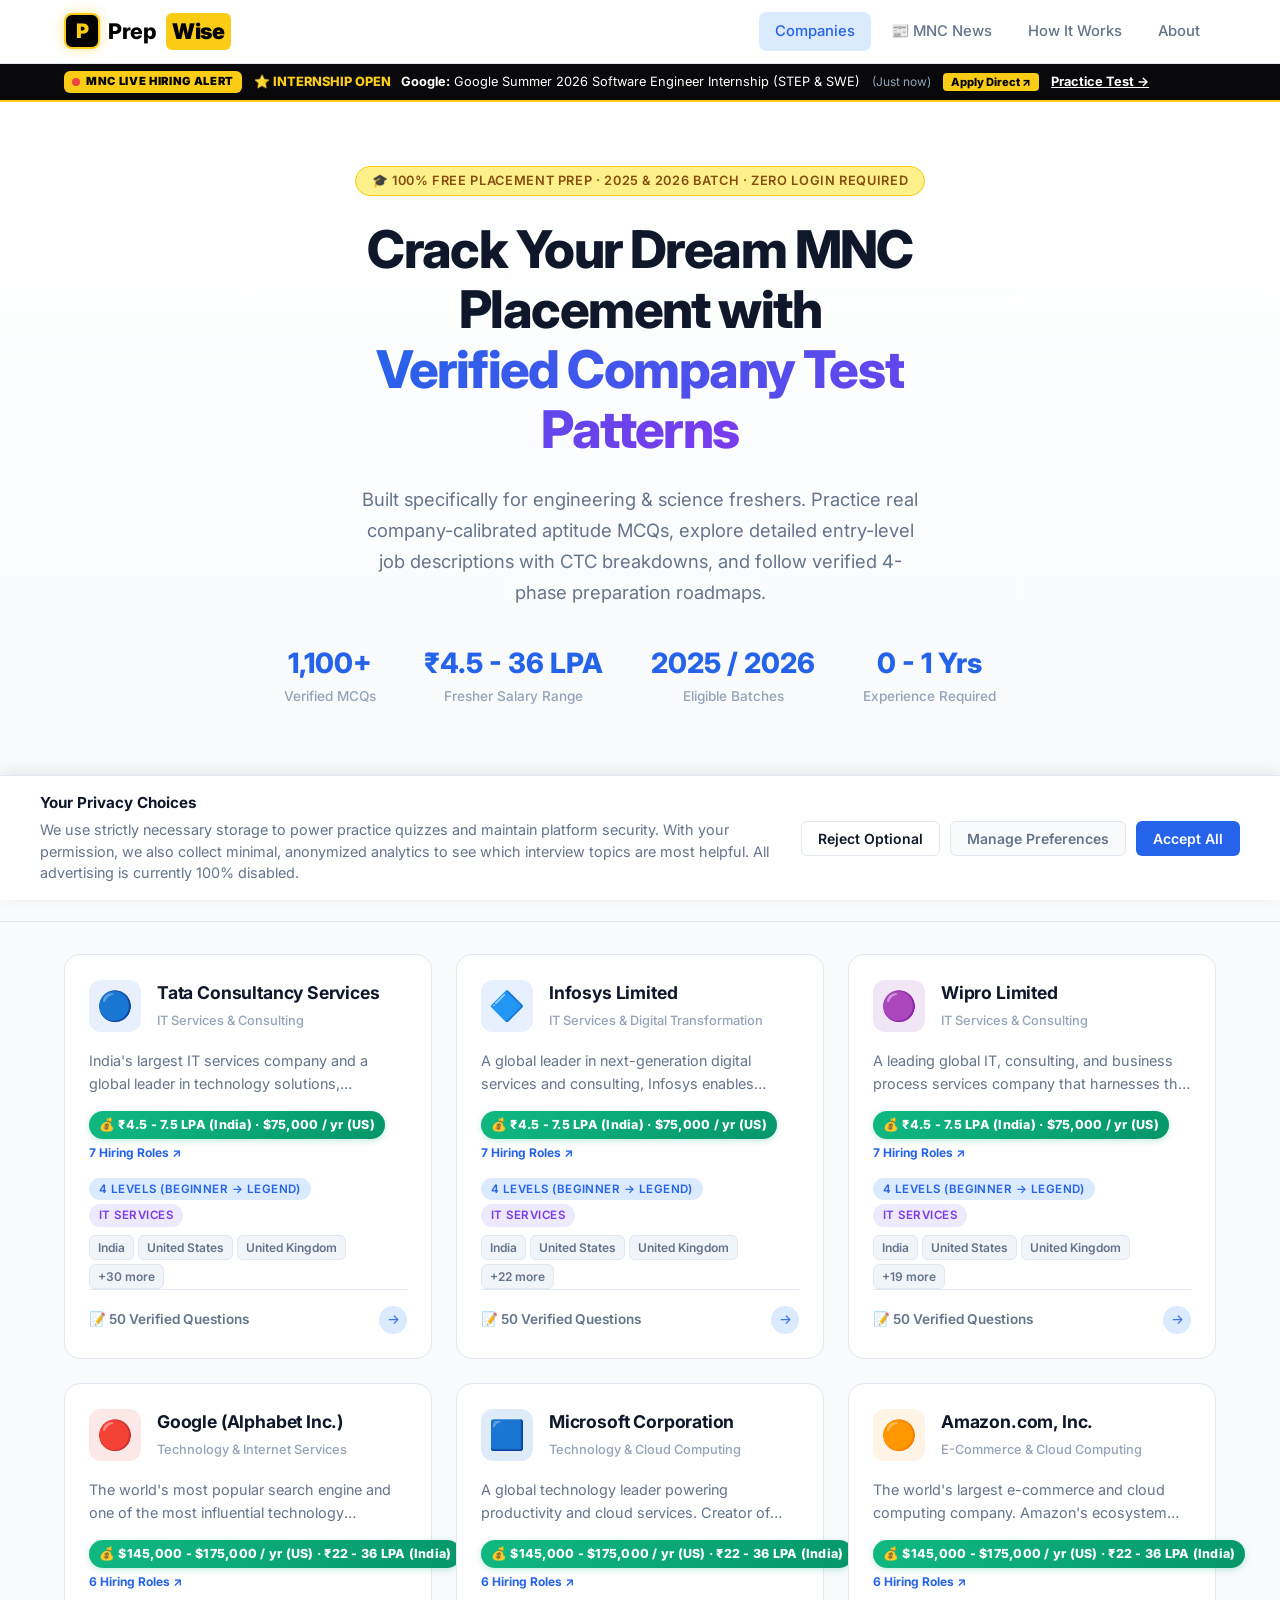
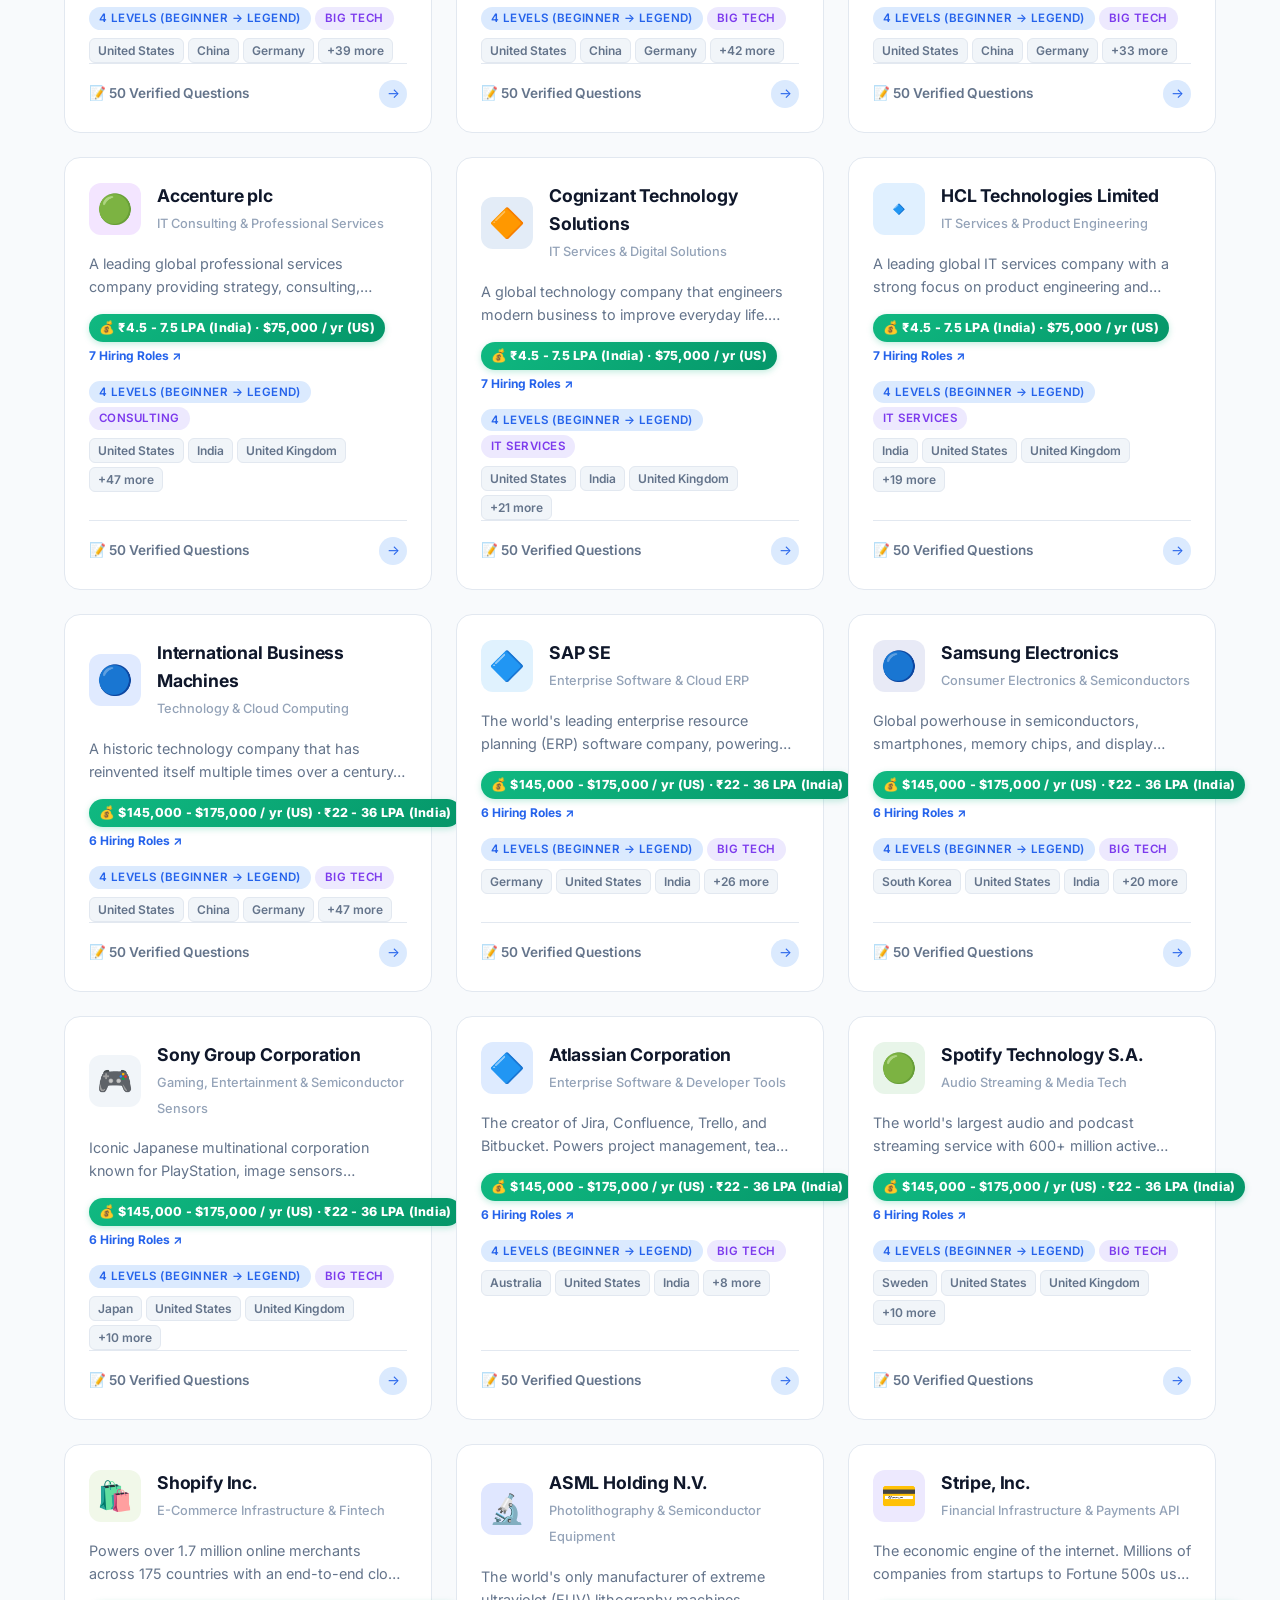
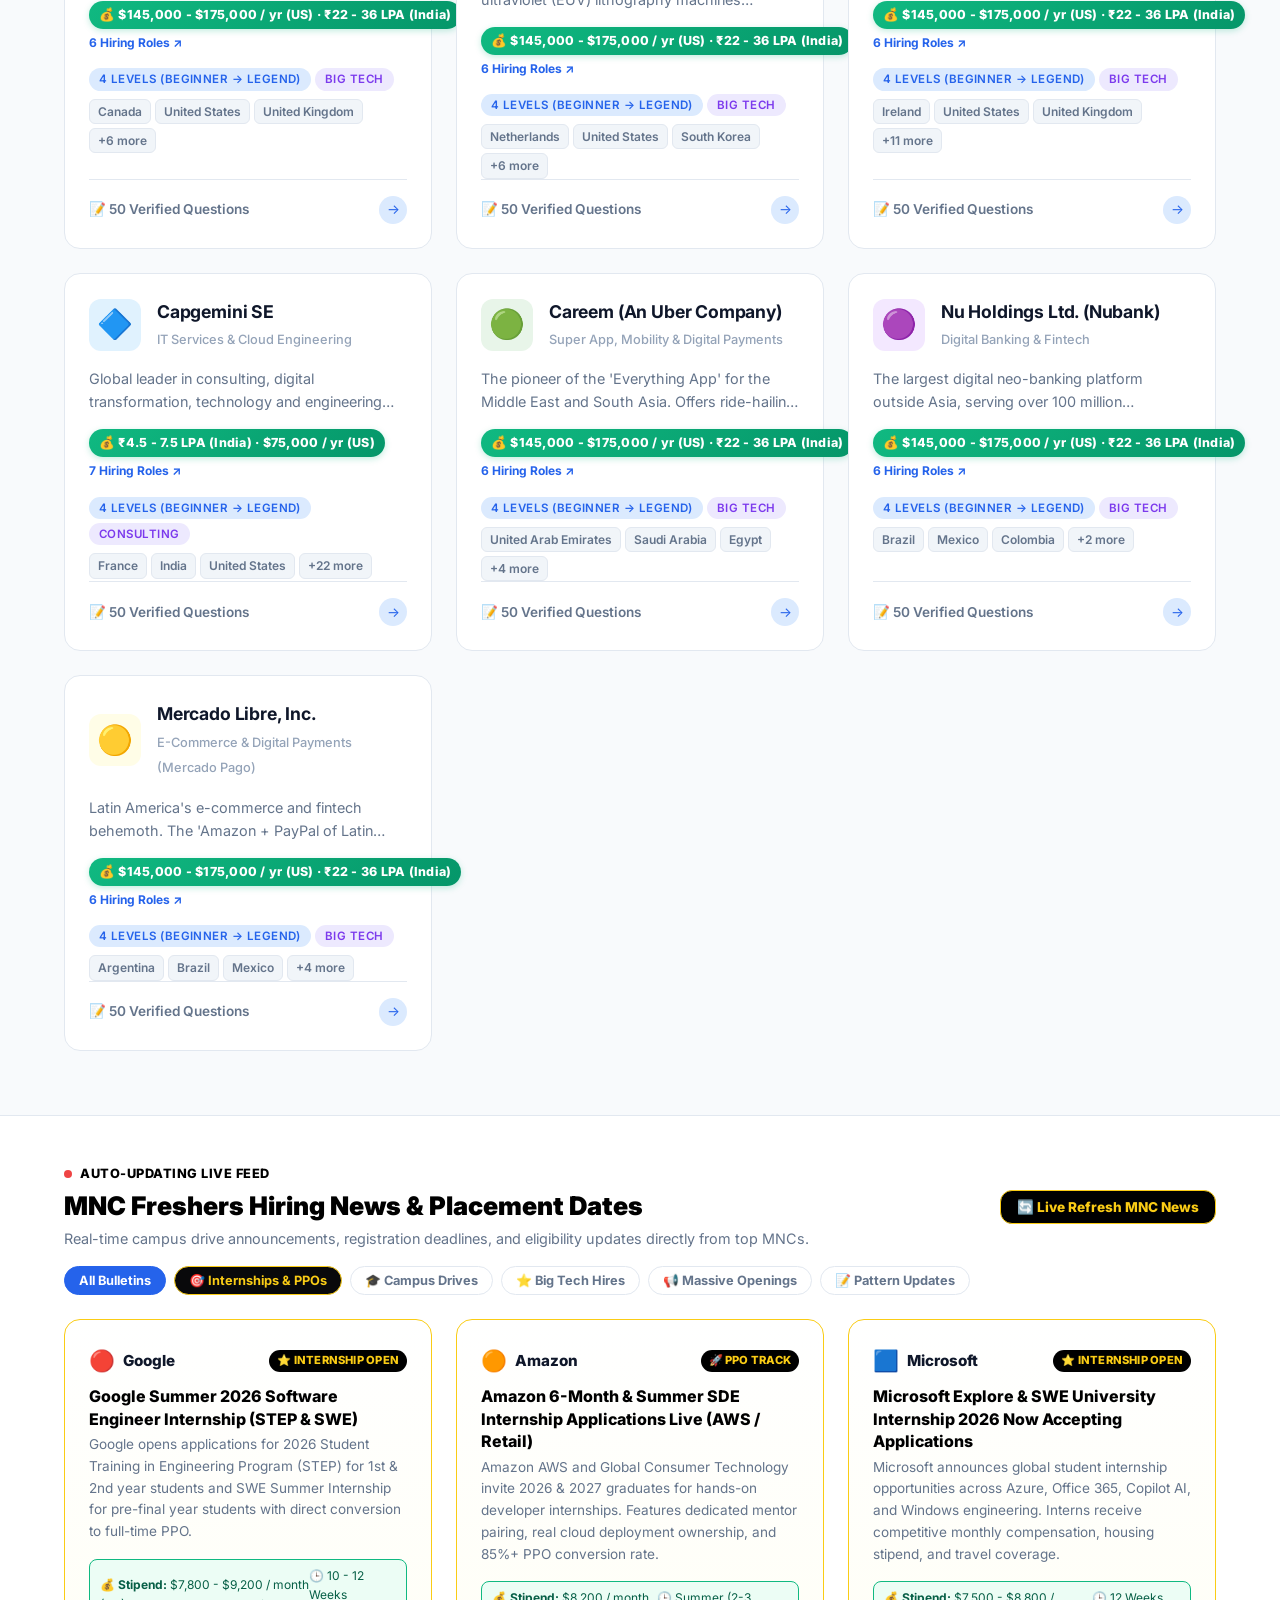
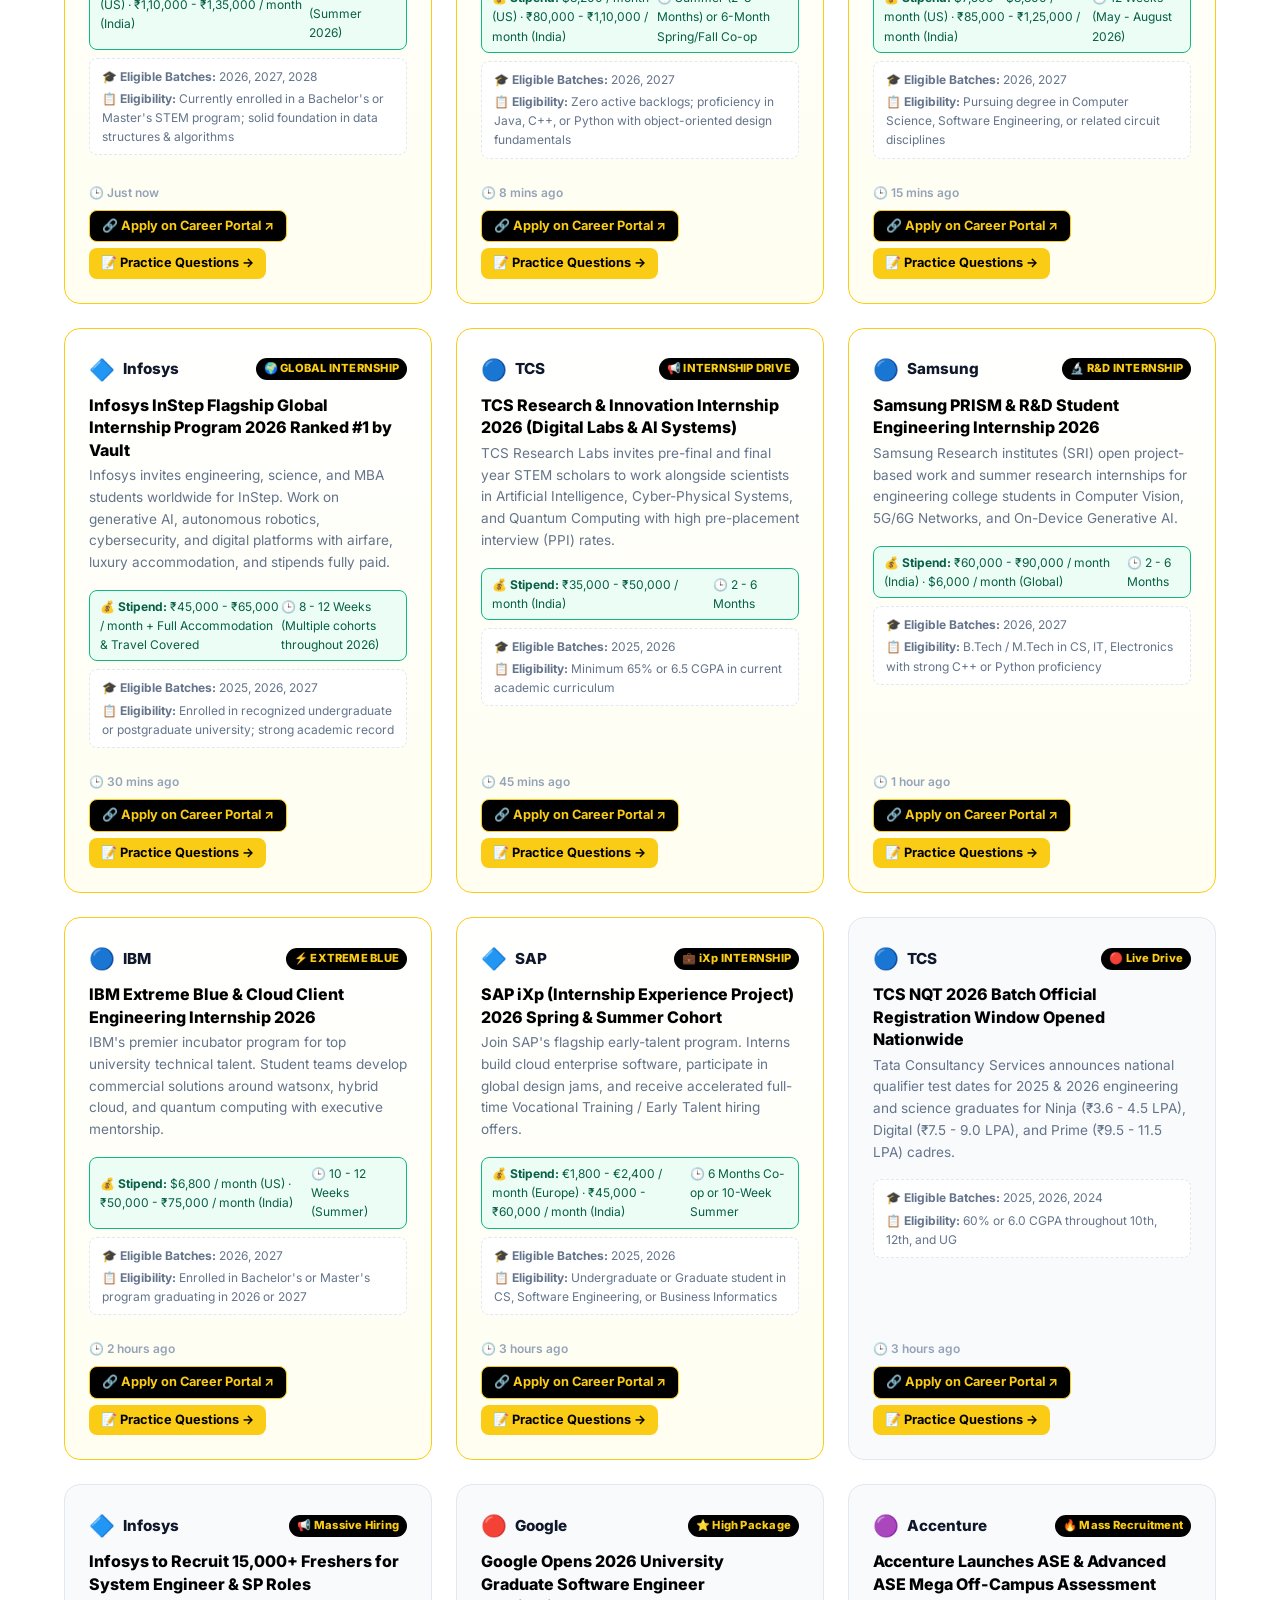
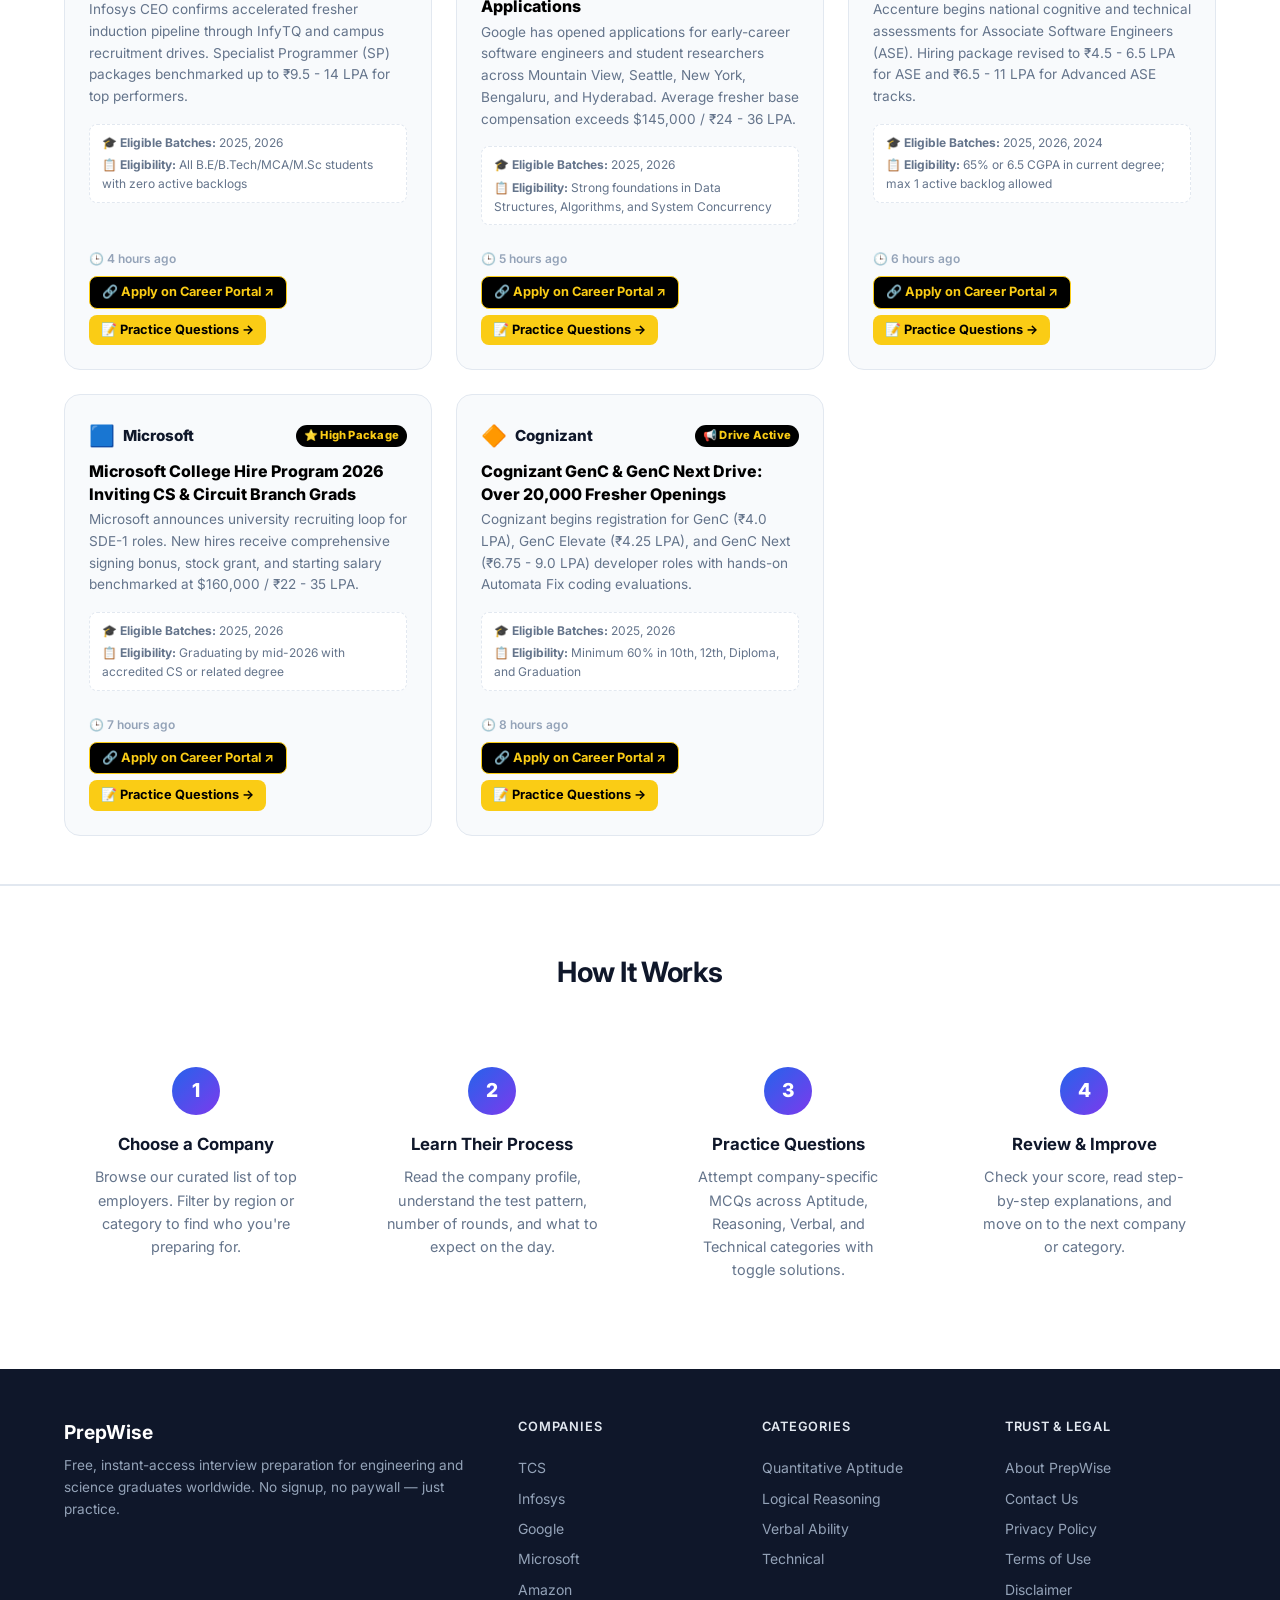
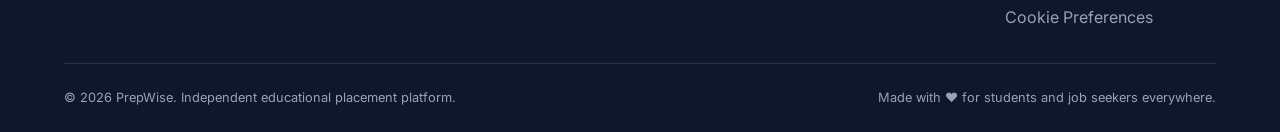
==== commit 8a439a87: "feat(adsense): add Google AdSense site ownership verification meta tag to index.html" ====
--- a/index.html
+++ b/index.html
@@ -3,6 +3,7 @@
 <head>
   <meta charset="UTF-8">
   <meta name="viewport" content="width=device-width, initial-scale=1.0">
+  <meta name="google-adsense-account" content="ca-pub-5064047932463792">
   <meta name="description" content="Free company-specific interview preparation and aptitude tests for engineering and science graduates. No login required. Practice MCQs with step-by-step solutions for TCS, Infosys, Google, Microsoft, Amazon, and more.">
   <meta name="keywords" content="interview preparation, aptitude test, placement preparation, TCS NQT, Infosys, Google interview, campus placement, MCQ practice, engineering placement">
   <title>PrepWise — Free Company Interview Prep & Aptitude Tests</title>
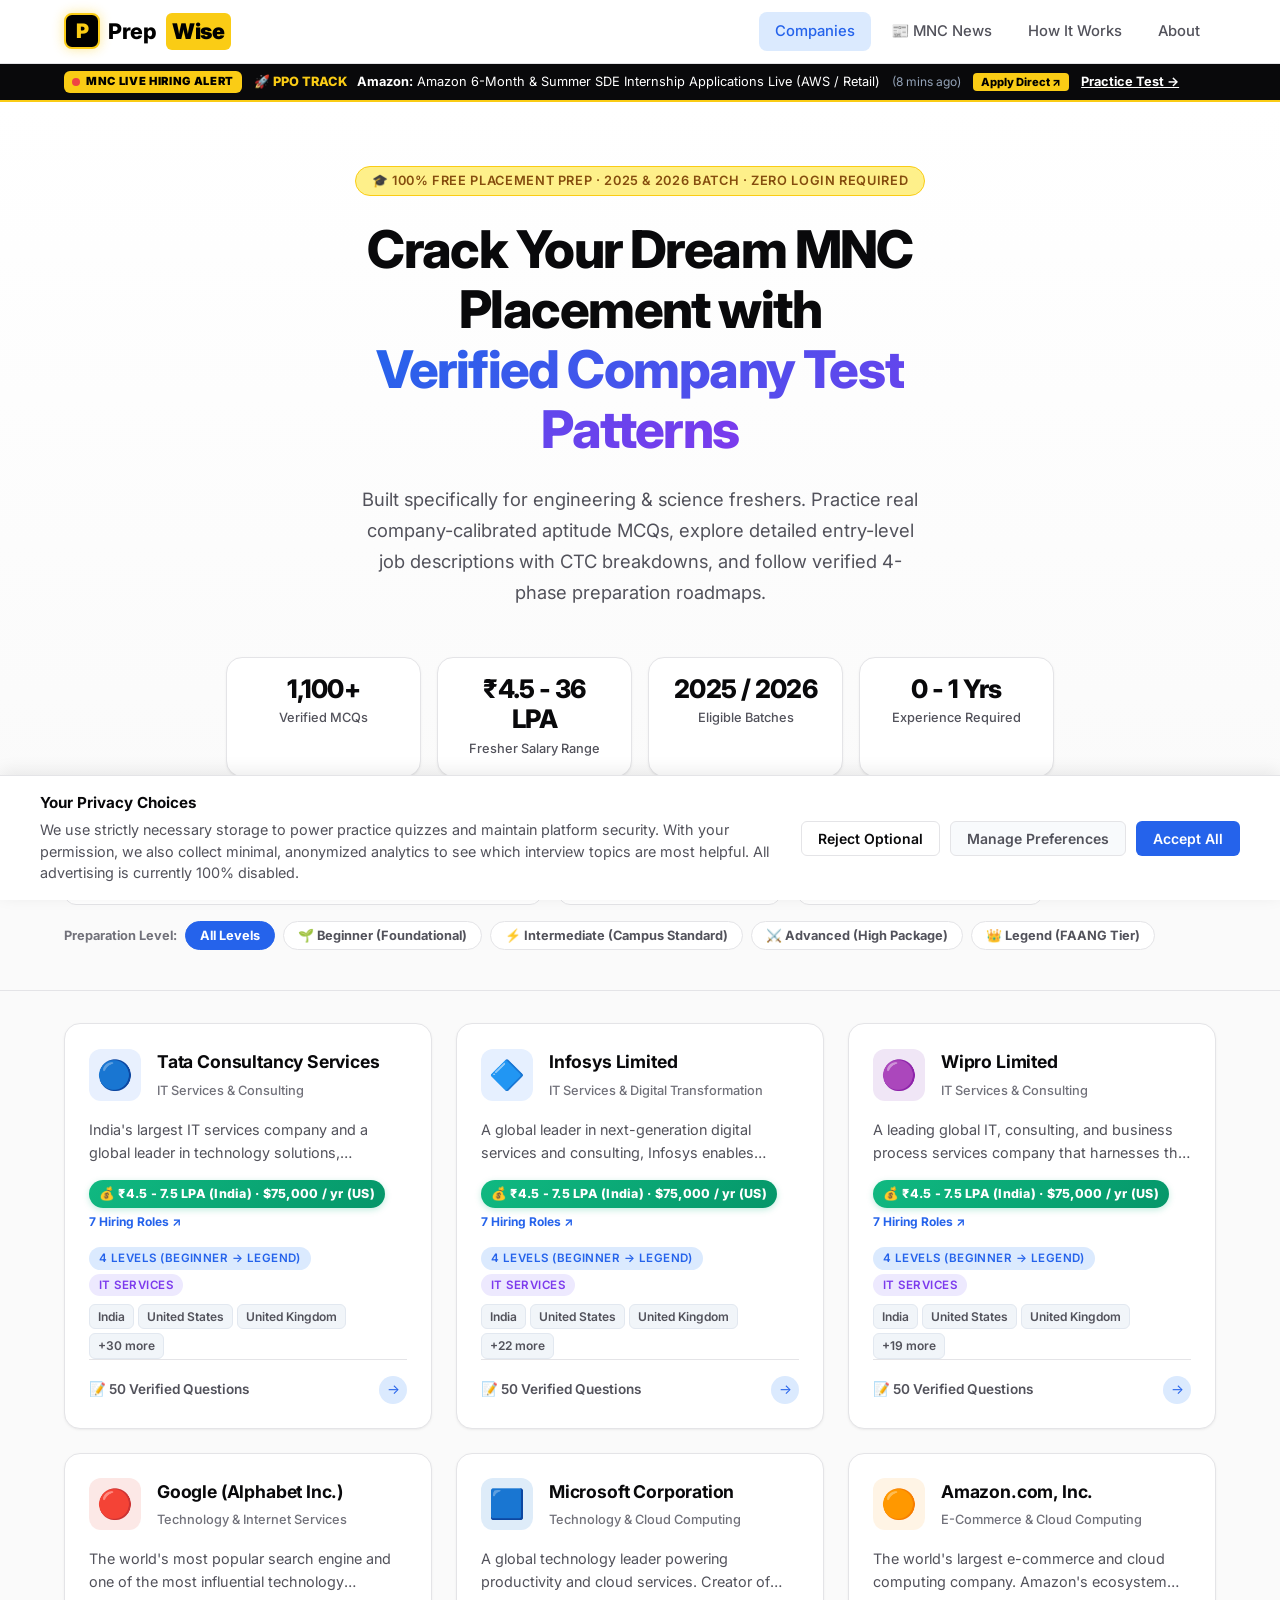
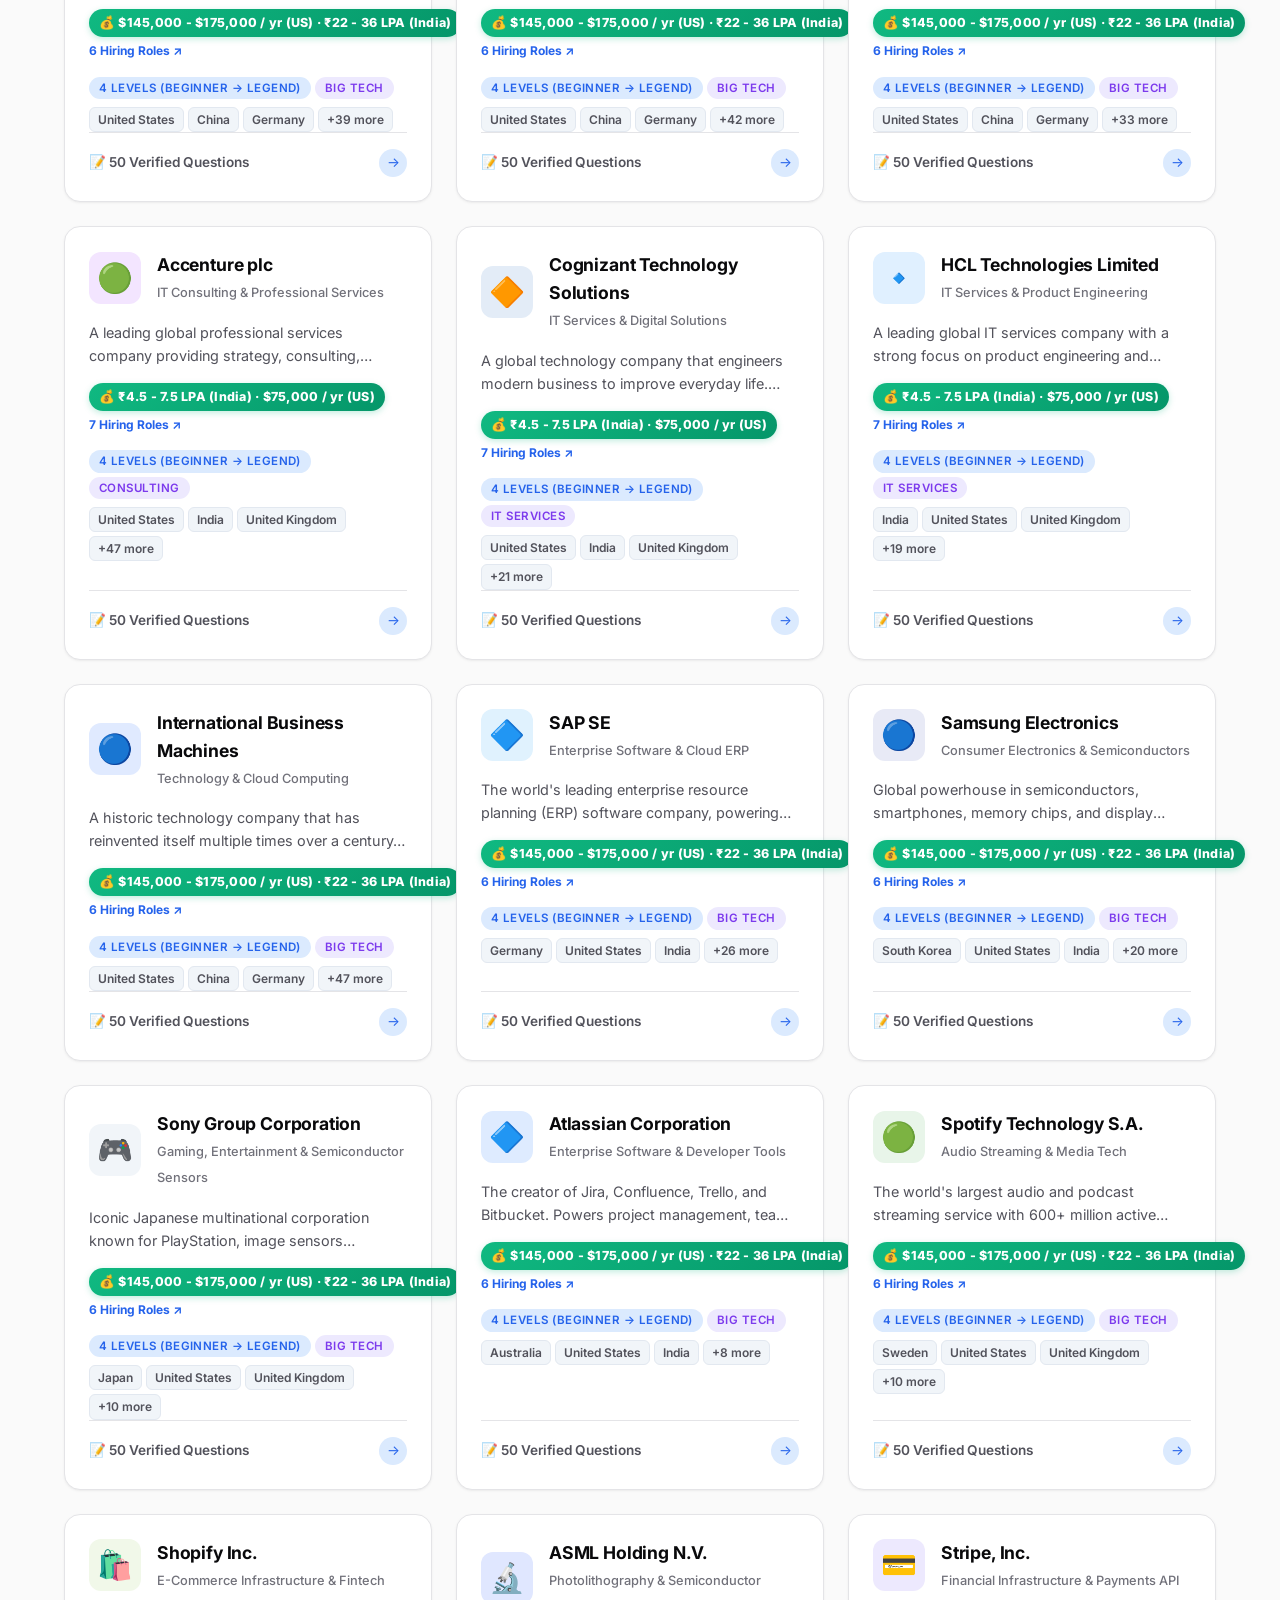
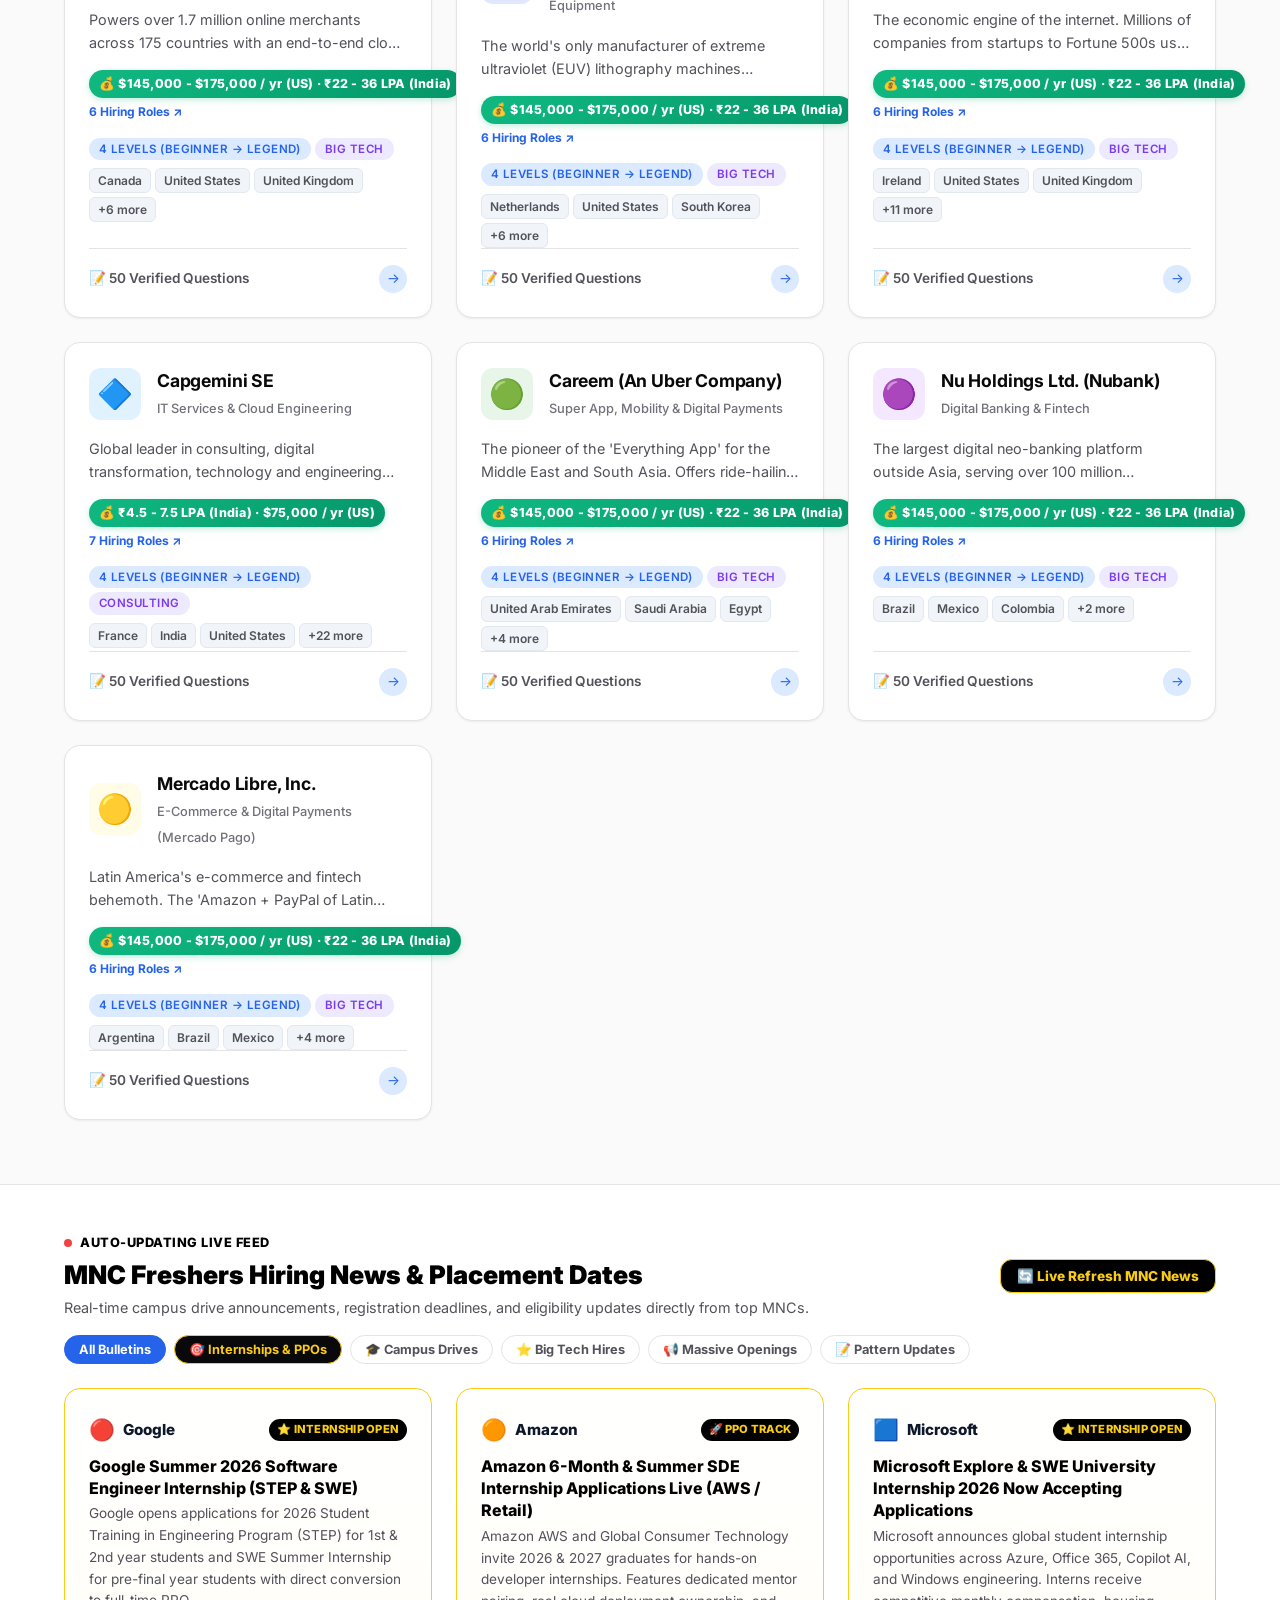
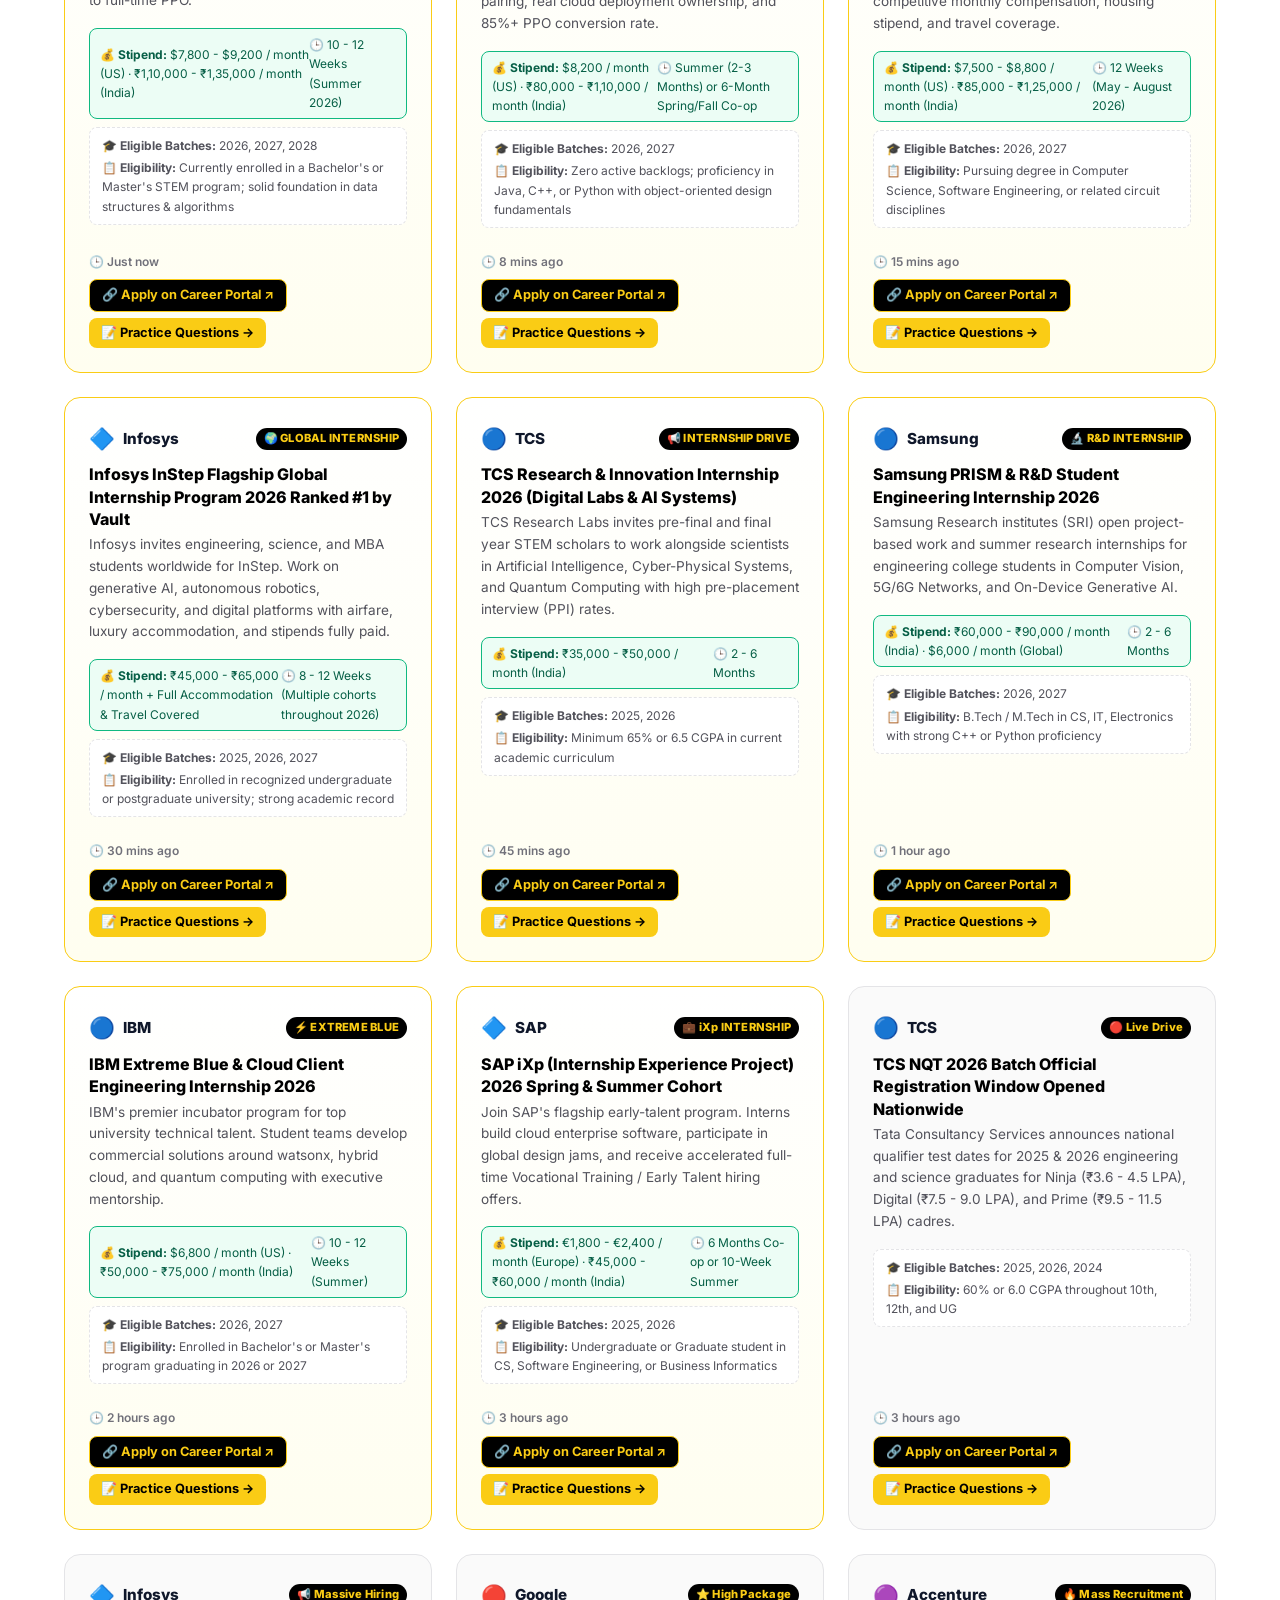
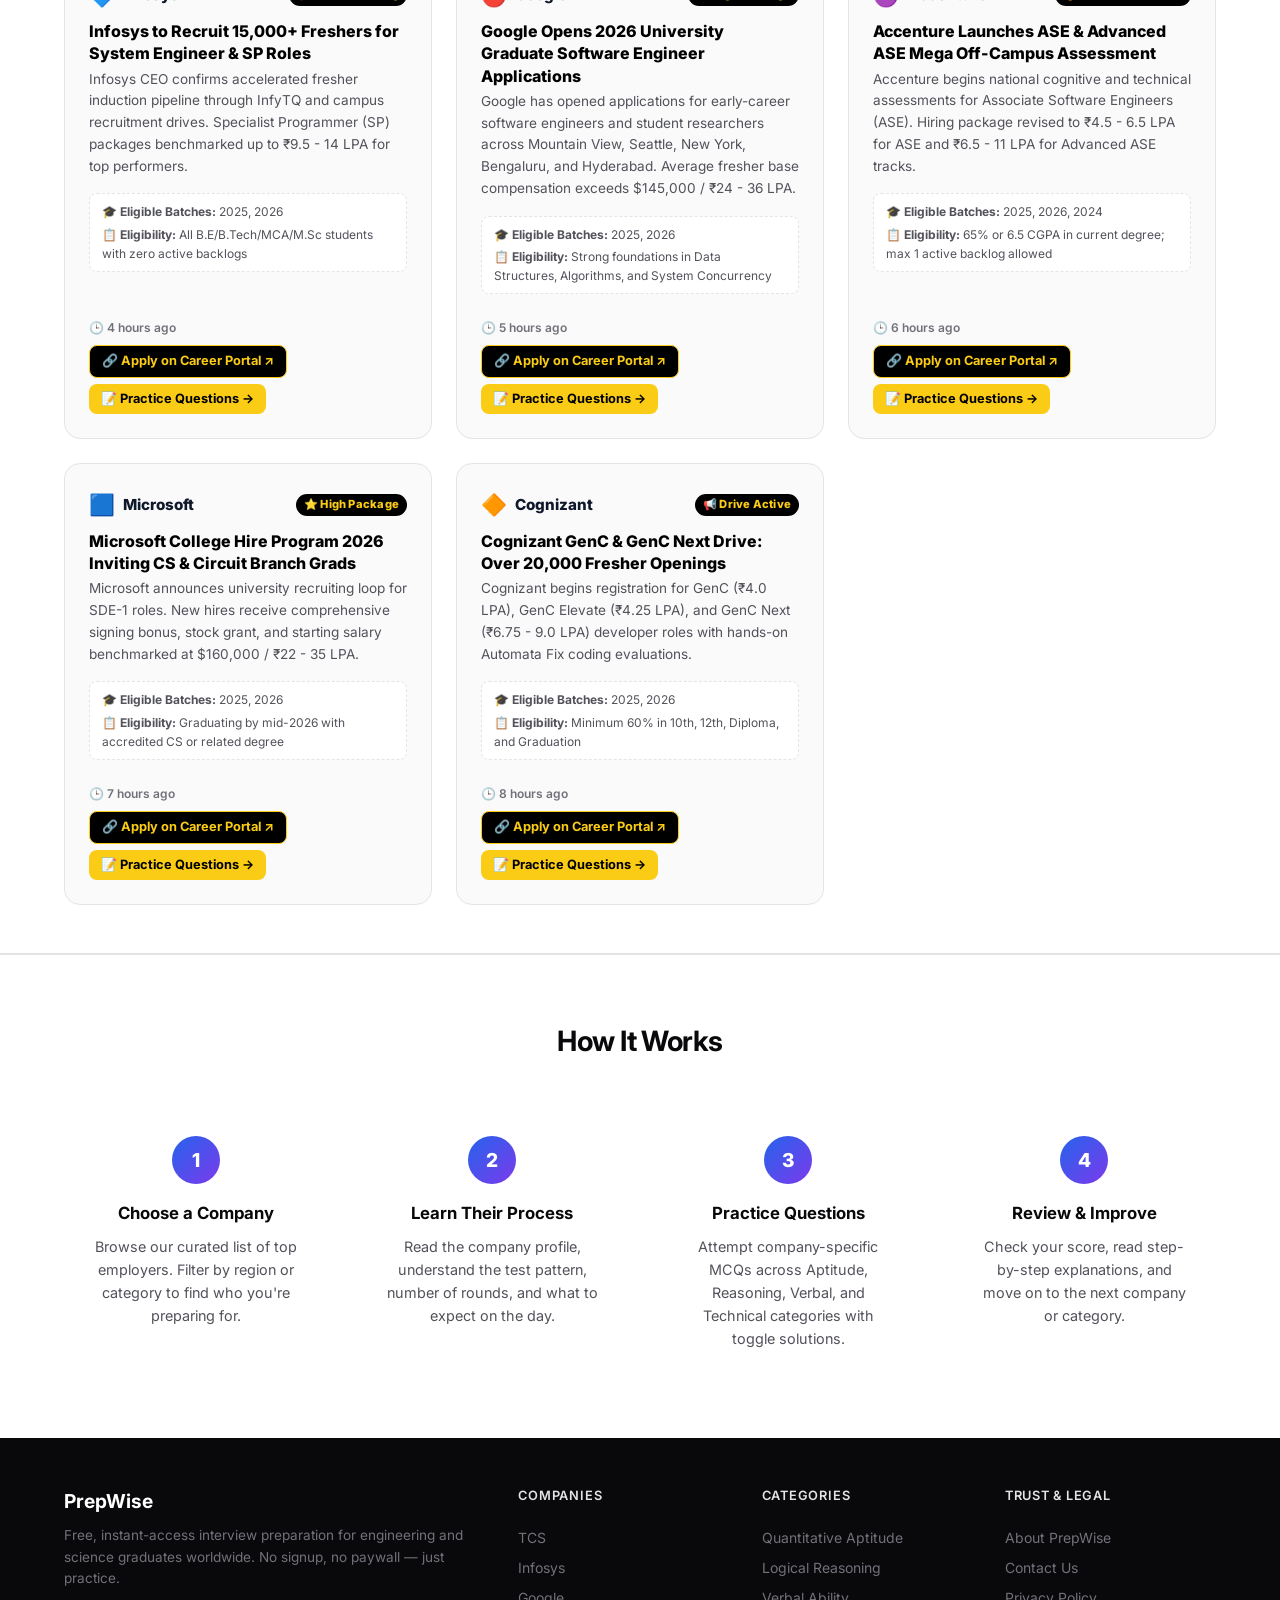
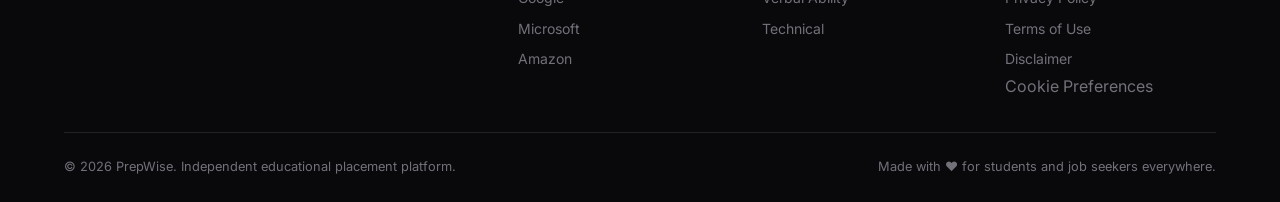
==== commit ae512292: "feat(ui-ux): implement design system, quiz keyboard navigation, review matrix and AdSense readiness" ====
--- a/index.html
+++ b/index.html
@@ -115,6 +115,7 @@
         <div class="filter-search">
           <span class="search-icon">🔍</span>
           <input type="text" id="searchInput" placeholder="Search companies, freshers roles, or tech stack..." aria-label="Search companies">
+          <kbd class="search-kbd" title="Press / to focus search">/</kbd>
         </div>
         <select class="filter-select" id="countryFilter" aria-label="Filter by country" style="min-width: 200px;">
           <option value="">🌍 All Countries</option>
@@ -284,6 +285,8 @@
   <script src="js/analytics.js"></script>
   <script src="js/ad-registry.js"></script>
   <script src="js/ad-loader.js"></script>
+  <script src="js/adsterra-config.js"></script>
+  <script src="js/adsterra-provider.js"></script>
   <script src="js/app.js"></script>
   <script src="js/news.js"></script>
 </body>
--- a/css/style.css
+++ b/css/style.css
@@ -22,14 +22,14 @@
   --color-warning-bg: #fffbeb;
 
   /* Neutrals */
-  --color-bg: #f8fafc;
+  --color-bg: #fafafa;
   --color-surface: #ffffff;
-  --color-surface-alt: #f1f5f9;
-  --color-border: #e2e8f0;
-  --color-border-dark: #cbd5e1;
-  --color-text: #0f172a;
-  --color-text-secondary: #64748b;
-  --color-text-muted: #94a3b8;
+  --color-surface-alt: #f4f4f5;
+  --color-border: #e4e4e7;
+  --color-border-dark: #d4d4d8;
+  --color-text: #09090b;
+  --color-text-secondary: #52525b;
+  --color-text-muted: #71717a;
 
   /* Typography */
   --font-sans: 'Inter', -apple-system, BlinkMacSystemFont, 'Segoe UI', Roboto, sans-serif;
@@ -51,11 +51,13 @@
   --radius-xl: 1rem;
   --radius-full: 9999px;
 
-  /* Shadows */
-  --shadow-sm: 0 1px 2px rgba(0, 0, 0, 0.05);
+  /* Shadows (Multi-layered subtle diffusion) */
+  --shadow-sm: 0 1px 2px 0 rgba(0, 0, 0, 0.05);
   --shadow-md: 0 4px 6px -1px rgba(0, 0, 0, 0.07), 0 2px 4px -2px rgba(0, 0, 0, 0.05);
   --shadow-lg: 0 10px 15px -3px rgba(0, 0, 0, 0.08), 0 4px 6px -4px rgba(0, 0, 0, 0.04);
   --shadow-xl: 0 20px 25px -5px rgba(0, 0, 0, 0.1), 0 8px 10px -6px rgba(0, 0, 0, 0.04);
+  --shadow-card: 0 1px 3px 0 rgba(0, 0, 0, 0.05), 0 1px 2px -1px rgba(0, 0, 0, 0.05);
+  --shadow-card-hover: 0 10px 25px -5px rgba(0, 0, 0, 0.08), 0 8px 10px -6px rgba(0, 0, 0, 0.04);
 
   /* Layout */
   --max-width: 1200px;
@@ -115,7 +117,23 @@
   font-size: inherit;
   border: none;
   background: none;
-  outline: none;
+}
+
+:focus-visible {
+  outline: 2px solid var(--color-primary);
+  outline-offset: 2px;
+  border-radius: var(--radius-sm);
+}
+
+@media (prefers-reduced-motion: reduce) {
+  *,
+  *::before,
+  *::after {
+    animation-duration: 0.01ms !important;
+    animation-iteration-count: 1 !important;
+    transition-duration: 0.01ms !important;
+    scroll-behavior: auto !important;
+  }
 }
 
 ul, ol {
@@ -495,26 +513,43 @@
 }
 
 .hero-stats {
-  display: flex;
-  justify-content: center;
-  gap: var(--space-2xl);
-  margin-top: var(--space-xl);
+  display: grid;
+  grid-template-columns: repeat(auto-fit, minmax(180px, 1fr));
+  max-width: 860px;
+  margin: var(--space-2xl) auto 0;
+  gap: var(--space-md);
+  padding: 0 var(--space-md);
 }
 
 .hero-stat {
+  background: var(--color-surface);
+  border: 1px solid var(--color-border);
+  border-radius: var(--radius-xl);
+  padding: var(--space-md) var(--space-lg);
+  box-shadow: var(--shadow-card);
   text-align: center;
+  transition: transform var(--transition-fast), box-shadow var(--transition-fast), border-color var(--transition-fast);
+}
+
+.hero-stat:hover {
+  transform: translateY(-2px);
+  box-shadow: var(--shadow-card-hover);
+  border-color: var(--color-border-dark);
 }
 
 .hero-stat .stat-number {
-  font-size: 1.75rem;
+  font-size: 1.6rem;
   font-weight: 800;
-  color: var(--color-primary);
+  letter-spacing: -0.025em;
+  color: var(--color-text);
+  line-height: 1.2;
 }
 
 .hero-stat .stat-label {
-  font-size: 0.85rem;
-  color: var(--color-text-muted);
+  font-size: 0.8rem;
+  color: var(--color-text-secondary);
   font-weight: 500;
+  margin-top: 4px;
 }
 
 /* ---------- Filter Bar ---------- */
@@ -552,7 +587,7 @@
 
 .filter-search input {
   width: 100%;
-  padding: 0.65rem 0.75rem 0.65rem 2.5rem;
+  padding: 0.65rem 2.25rem 0.65rem 2.5rem;
   border: 1.5px solid var(--color-border);
   border-radius: var(--radius-lg);
   font-size: 0.925rem;
@@ -560,6 +595,23 @@
   color: var(--color-text);
   transition: border-color var(--transition-fast), box-shadow var(--transition-fast);
   font-family: var(--font-sans);
+}
+
+.search-kbd {
+  position: absolute;
+  right: var(--space-md);
+  top: 50%;
+  transform: translateY(-50%);
+  background: var(--color-surface-alt);
+  border: 1px solid var(--color-border-dark);
+  border-radius: var(--radius-sm);
+  padding: 2px 7px;
+  font-size: 0.72rem;
+  font-family: inherit;
+  font-weight: 600;
+  color: var(--color-text-muted);
+  pointer-events: none;
+  box-shadow: 0 1px 1px rgba(0,0,0,0.06);
 }
 
 .filter-search input:focus {
@@ -626,7 +678,8 @@
   border: 1px solid var(--color-border);
   border-radius: var(--radius-xl);
   padding: var(--space-lg);
-  transition: all var(--transition-base);
+  box-shadow: var(--shadow-card);
+  transition: transform var(--transition-fast), box-shadow var(--transition-fast), border-color var(--transition-fast);
   cursor: pointer;
   display: flex;
   flex-direction: column;
@@ -635,8 +688,8 @@
 }
 
 .company-card:hover {
-  border-color: var(--color-primary);
-  box-shadow: var(--shadow-lg);
+  border-color: var(--color-border-dark);
+  box-shadow: var(--shadow-card-hover);
   transform: translateY(-2px);
   color: inherit;
 }
@@ -926,6 +979,25 @@
 
 .ad-slot.is-enabled {
   display: block;
+}
+
+.ad-label {
+  font-size: 0.68rem;
+  text-transform: uppercase;
+  letter-spacing: 0.08em;
+  color: var(--color-text-muted);
+  font-weight: 700;
+  margin-bottom: 4px;
+  text-align: center;
+}
+
+.ad-content-box {
+  display: flex;
+  align-items: center;
+  justify-content: center;
+  max-width: 100%;
+  overflow: hidden;
+  margin: 0 auto;
 }
 
 .ad-slot.ad-loading {
@@ -1405,19 +1477,20 @@
 
 .role-card {
   background: var(--color-surface);
-  border: 1.5px solid var(--color-border);
+  border: 1px solid var(--color-border);
   border-radius: var(--radius-xl);
   padding: var(--space-lg);
   display: flex;
   flex-direction: column;
-  transition: all var(--transition-base);
+  box-shadow: var(--shadow-card);
+  transition: transform var(--transition-fast), box-shadow var(--transition-fast), border-color var(--transition-fast);
   position: relative;
   overflow: hidden;
 }
 
 .role-card:hover {
-  border-color: var(--color-primary);
-  box-shadow: var(--shadow-lg);
+  border-color: var(--color-border-dark);
+  box-shadow: var(--shadow-card-hover);
   transform: translateY(-2px);
 }
 
@@ -1701,6 +1774,62 @@
   white-space: pre-wrap;
 }
 
+/* Review Mode & Keyboard Shortcuts */
+.review-mode-banner {
+  display: flex;
+  align-items: center;
+  justify-content: space-between;
+  gap: var(--space-md);
+  background: var(--color-surface);
+  border: 1px solid var(--color-border);
+  border-radius: var(--radius-lg);
+  padding: 8px var(--space-md);
+  margin-bottom: var(--space-md);
+  box-shadow: var(--shadow-sm);
+}
+
+.review-status-pill {
+  font-size: 0.8rem;
+  font-weight: 700;
+  color: var(--color-primary);
+  background: var(--color-primary-light);
+  padding: 3px 10px;
+  border-radius: var(--radius-full);
+}
+
+.quiz-shortcuts-hint {
+  display: flex;
+  align-items: center;
+  justify-content: center;
+  gap: var(--space-md);
+  flex-wrap: wrap;
+  margin-top: var(--space-lg);
+  padding: 8px 12px;
+  background: var(--color-surface-alt);
+  border: 1px solid var(--color-border);
+  border-radius: var(--radius-lg);
+  font-size: 0.75rem;
+  color: var(--color-text-secondary);
+}
+
+.quiz-shortcuts-hint .shortcut-item {
+  display: inline-flex;
+  align-items: center;
+  gap: 4px;
+}
+
+.quiz-shortcuts-hint kbd {
+  background: var(--color-surface);
+  border: 1px solid var(--color-border-dark);
+  border-radius: var(--radius-sm);
+  padding: 1px 6px;
+  font-weight: 700;
+  font-family: inherit;
+  font-size: 0.72rem;
+  color: var(--color-text);
+  box-shadow: 0 1px 1px rgba(0, 0, 0, 0.05);
+}
+
 /* Quiz Navigation */
 .quiz-nav {
   display: flex;
@@ -1796,6 +1925,151 @@
 .breakdown-correct .breakdown-number { color: var(--color-success); }
 .breakdown-incorrect .breakdown-number { color: var(--color-error); }
 .breakdown-skipped .breakdown-number { color: var(--color-text-muted); }
+
+/* Category Performance Breakdown */
+.results-categories-section {
+  background: var(--color-surface-alt);
+  border: 1px solid var(--color-border);
+  border-radius: var(--radius-xl);
+  padding: var(--space-lg);
+  margin-bottom: var(--space-xl);
+  text-align: left;
+}
+
+.results-categories-list {
+  display: flex;
+  flex-direction: column;
+  gap: var(--space-md);
+}
+
+.results-cat-row {
+  display: flex;
+  flex-direction: column;
+  gap: 4px;
+}
+
+.results-cat-info {
+  display: flex;
+  justify-content: space-between;
+  align-items: center;
+  font-size: 0.85rem;
+}
+
+.results-cat-name {
+  font-weight: 700;
+  color: var(--color-text);
+}
+
+.results-cat-ratio {
+  font-weight: 600;
+  color: var(--color-text-secondary);
+  font-size: 0.8rem;
+}
+
+.results-cat-track {
+  height: 8px;
+  background: var(--color-border);
+  border-radius: var(--radius-full);
+  overflow: hidden;
+}
+
+.results-cat-bar {
+  height: 100%;
+  background: linear-gradient(90deg, var(--color-primary), var(--color-secondary));
+  border-radius: var(--radius-full);
+  transition: width 0.5s ease-out;
+}
+
+/* Interactive Review Matrix */
+.results-review-matrix-section {
+  background: var(--color-surface-alt);
+  border: 1px solid var(--color-border);
+  border-radius: var(--radius-xl);
+  padding: var(--space-lg);
+  margin-bottom: var(--space-xl);
+  text-align: left;
+}
+
+.matrix-header {
+  display: flex;
+  justify-content: space-between;
+  align-items: center;
+  flex-wrap: wrap;
+  gap: var(--space-sm);
+  margin-bottom: var(--space-md);
+}
+
+.review-matrix-legend {
+  display: flex;
+  gap: var(--space-md);
+  flex-wrap: wrap;
+  font-size: 0.78rem;
+  color: var(--color-text-secondary);
+}
+
+.matrix-legend-item {
+  display: inline-flex;
+  align-items: center;
+  gap: 6px;
+  font-weight: 600;
+}
+
+.legend-dot {
+  width: 9px;
+  height: 9px;
+  border-radius: var(--radius-full);
+  display: inline-block;
+}
+
+.legend-dot.correct { background: var(--color-success); }
+.legend-dot.incorrect { background: var(--color-error); }
+.legend-dot.skipped { background: var(--color-text-muted); }
+
+.review-matrix-grid {
+  display: grid;
+  grid-template-columns: repeat(auto-fill, minmax(42px, 1fr));
+  gap: 8px;
+  margin-top: var(--space-sm);
+}
+
+.review-chip {
+  aspect-ratio: 1;
+  display: flex;
+  align-items: center;
+  justify-content: center;
+  border-radius: var(--radius-md);
+  font-size: 0.85rem;
+  font-weight: 700;
+  cursor: pointer;
+  border: 1.5px solid transparent;
+  transition: transform var(--transition-fast), box-shadow var(--transition-fast);
+  padding: 0;
+  min-height: 42px;
+}
+
+.review-chip:hover {
+  transform: translateY(-2px) scale(1.06);
+  box-shadow: var(--shadow-md);
+  z-index: 2;
+}
+
+.review-chip.correct {
+  background: var(--color-success-bg);
+  color: #15803d;
+  border-color: #86efac;
+}
+
+.review-chip.incorrect {
+  background: var(--color-error-bg);
+  color: #b91c1c;
+  border-color: #fca5a5;
+}
+
+.review-chip.skipped {
+  background: var(--color-surface);
+  color: var(--color-text-secondary);
+  border-color: var(--color-border);
+}
 
 .results-actions {
   display: flex;
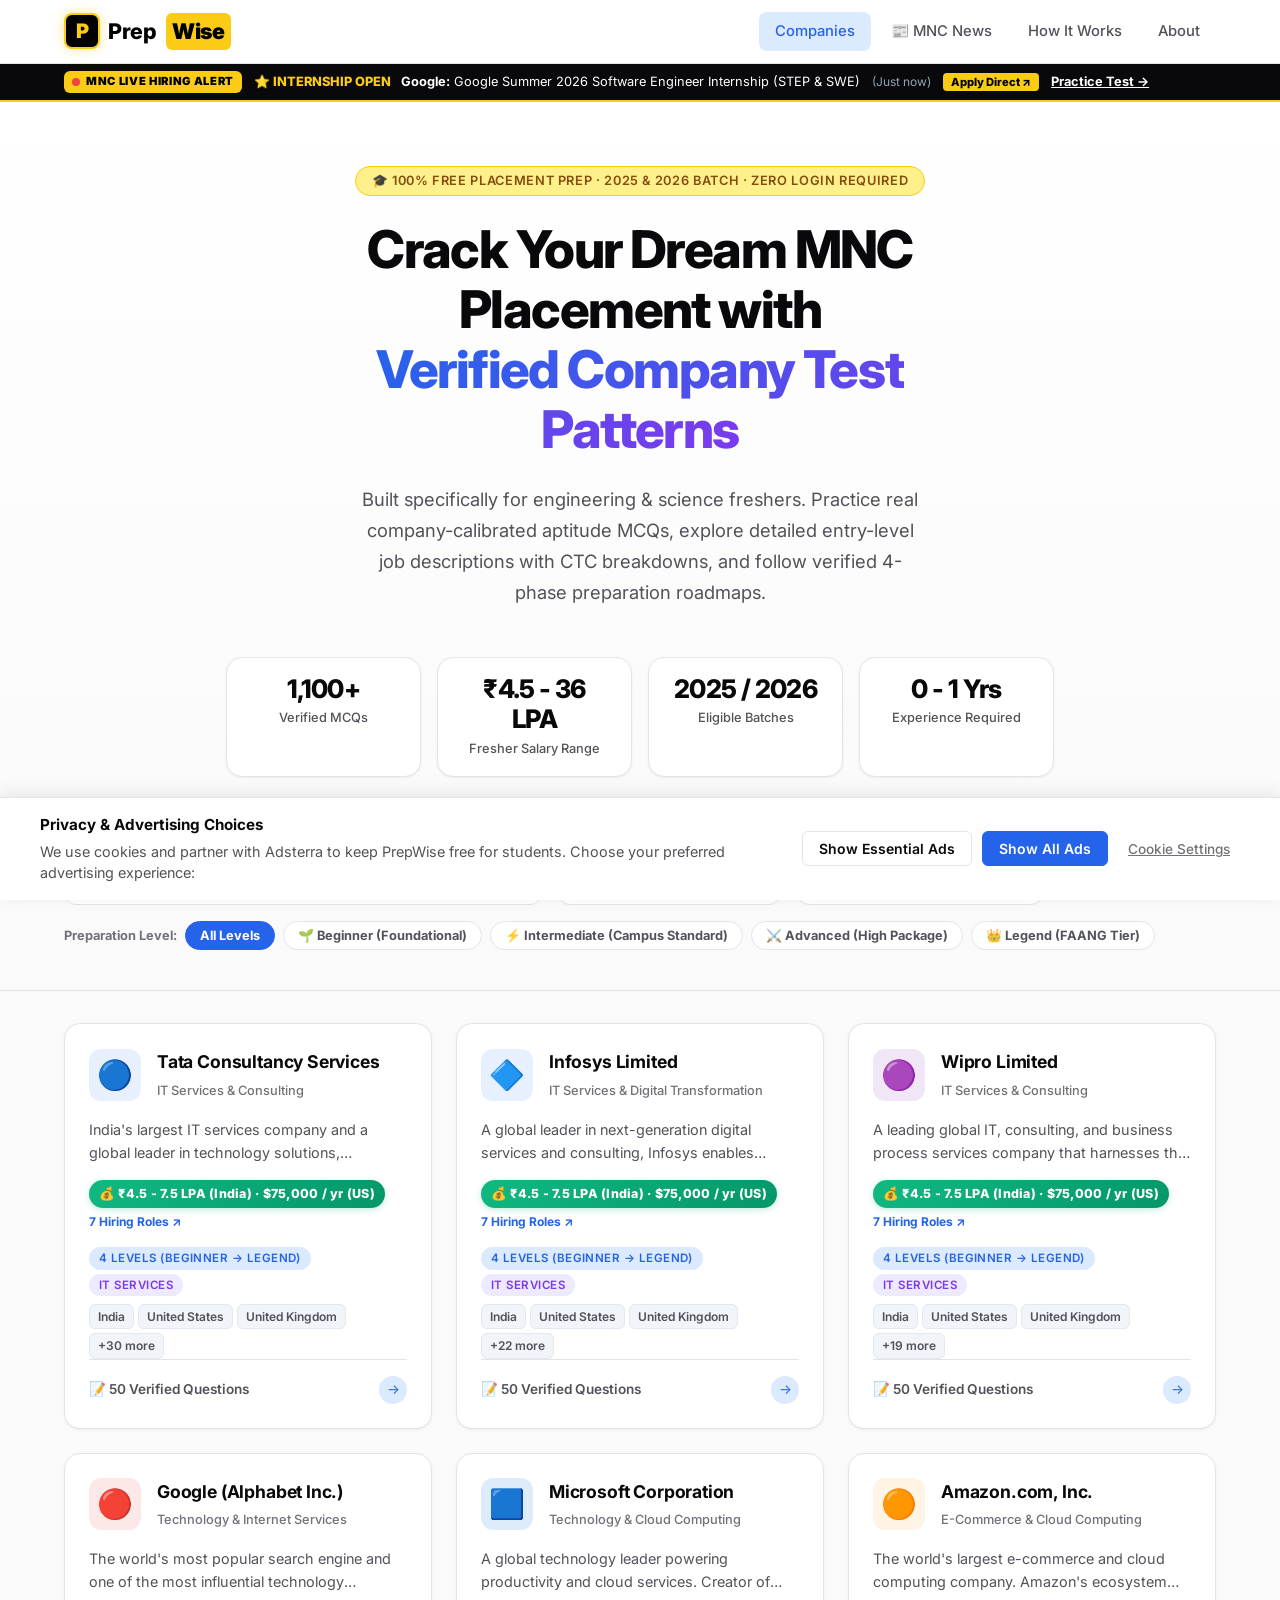
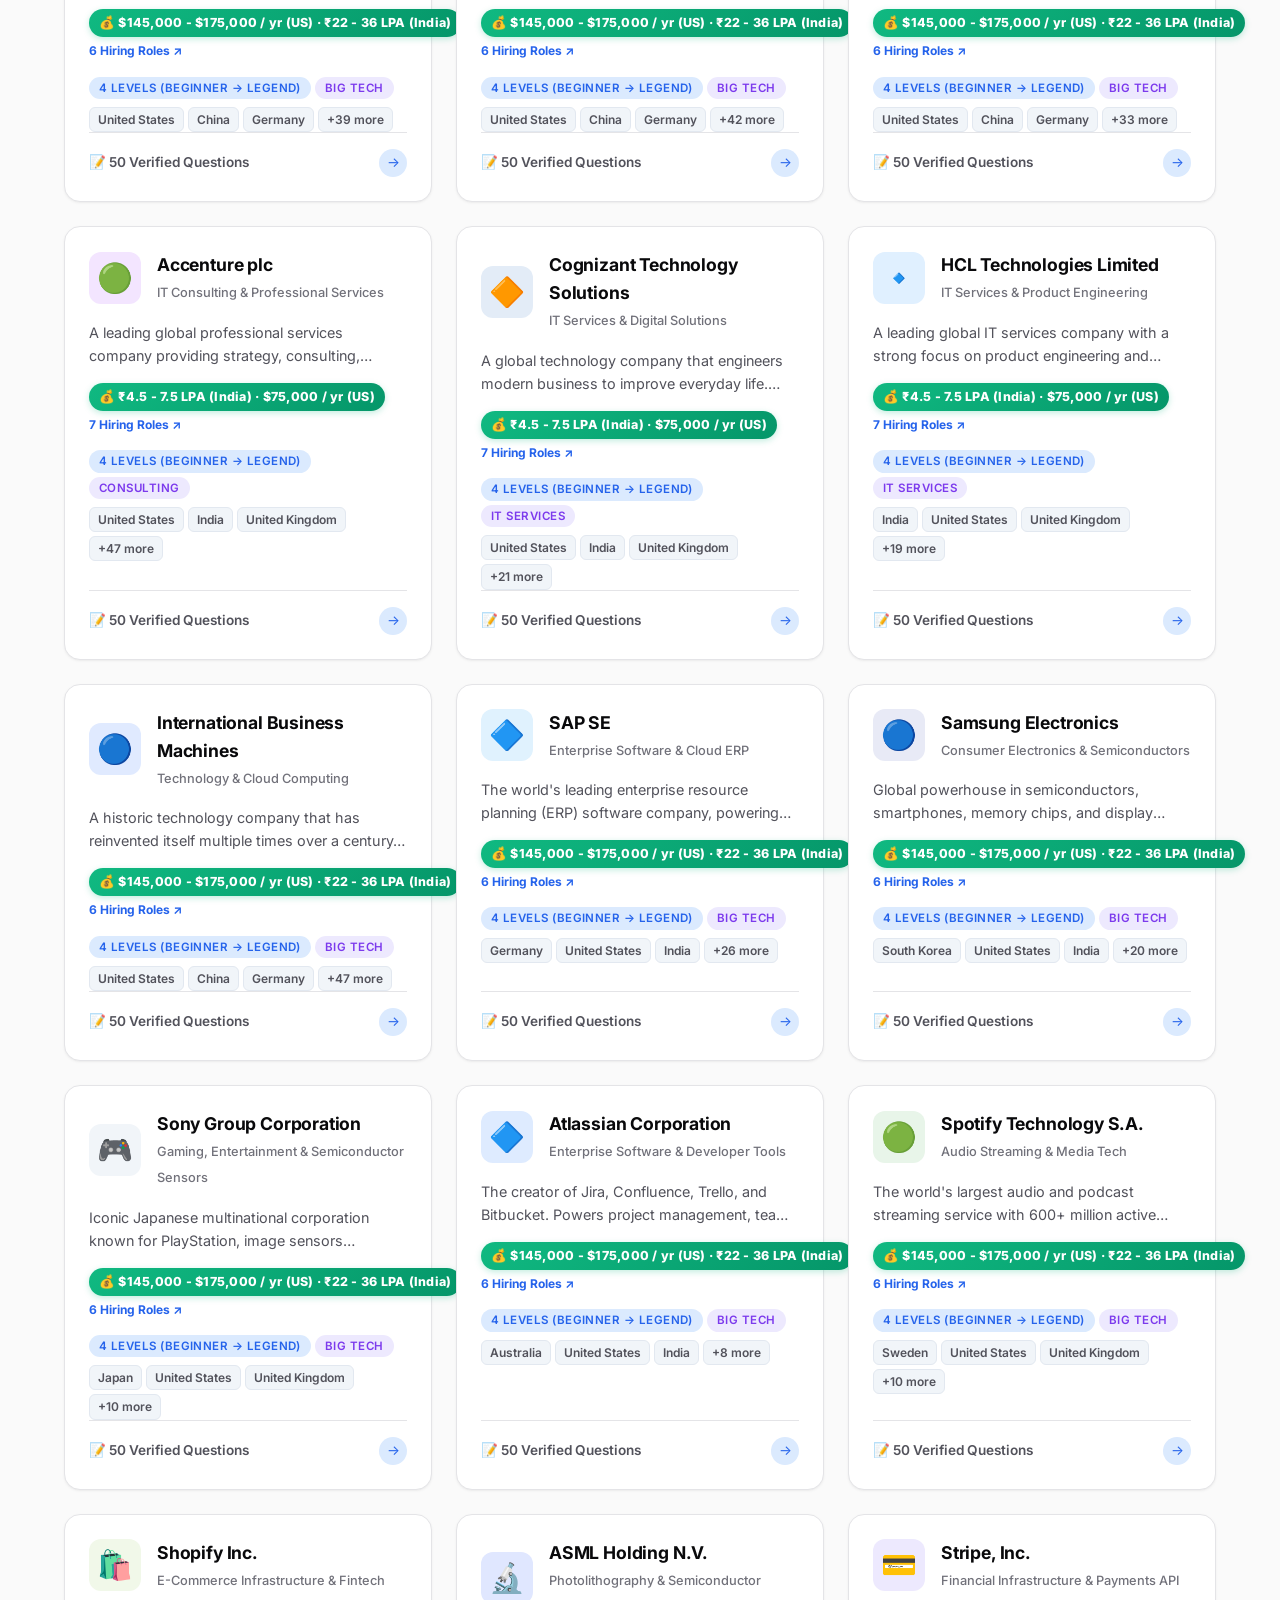
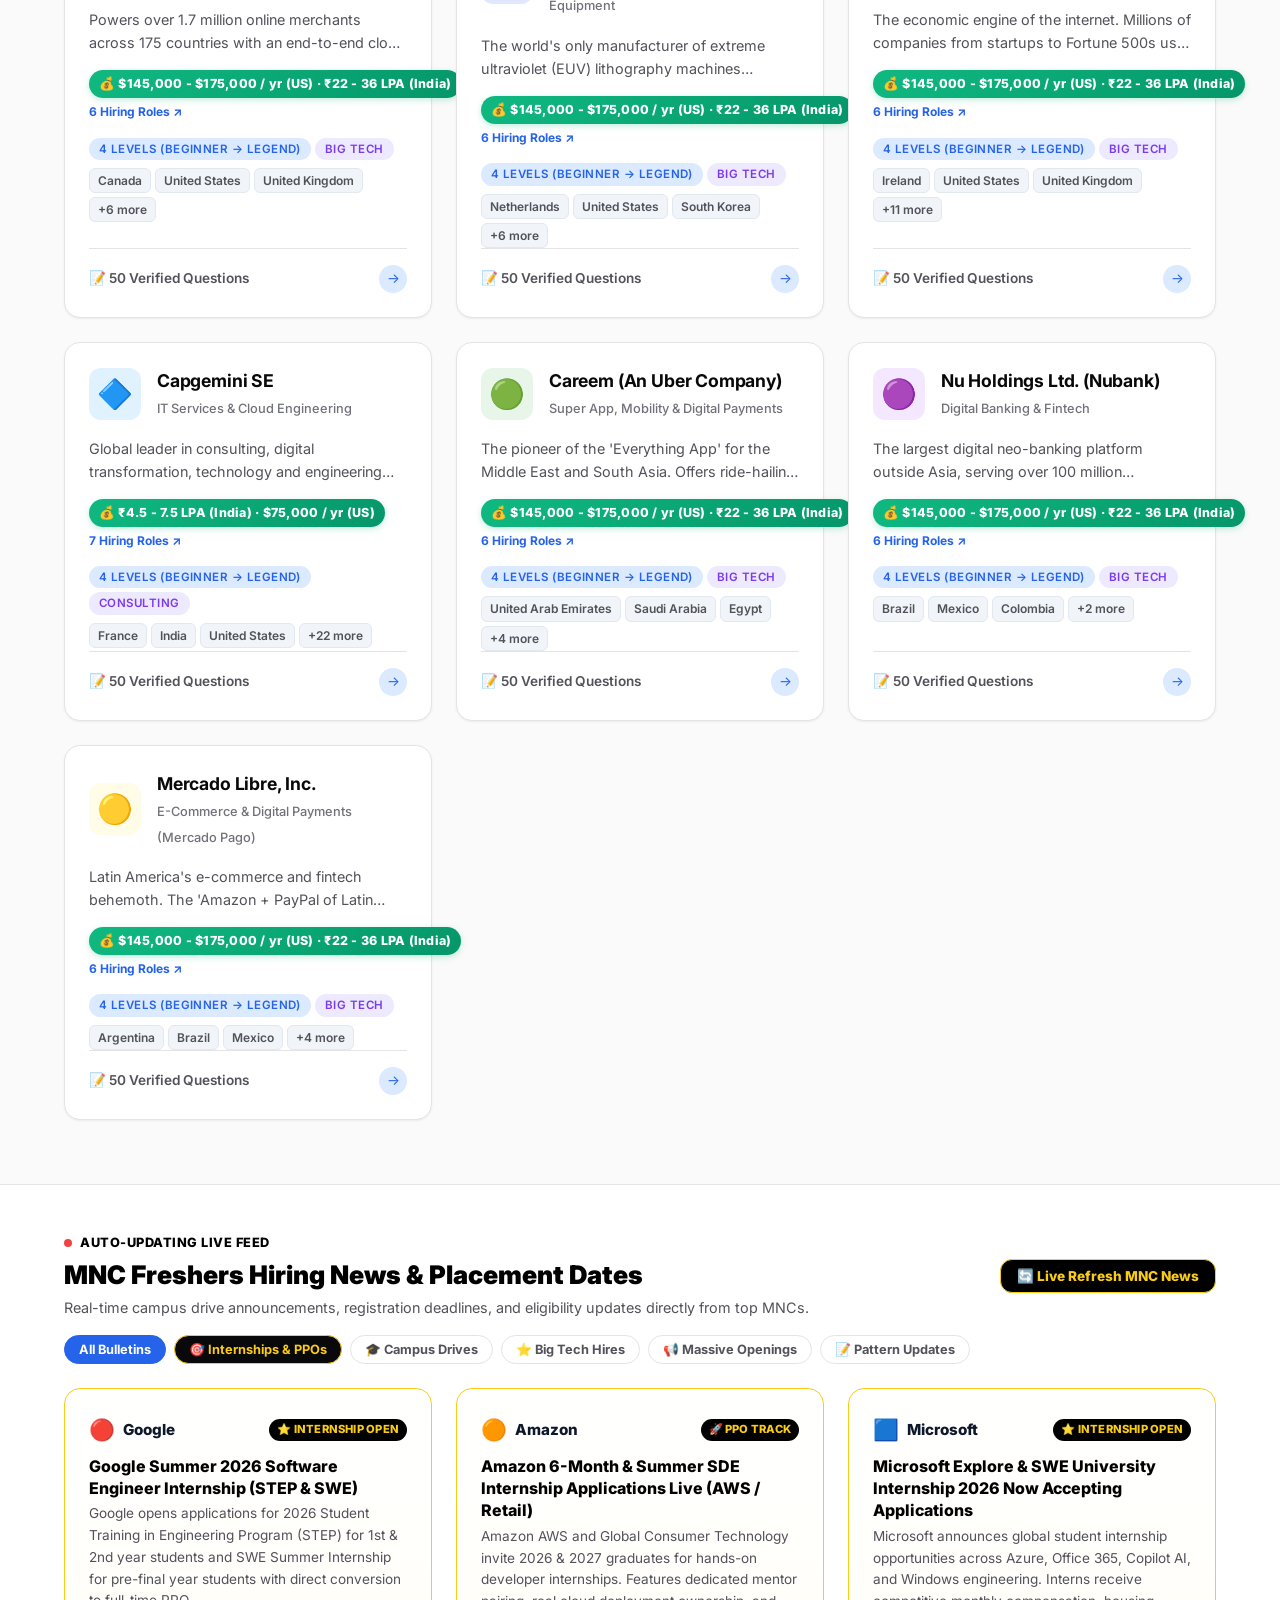
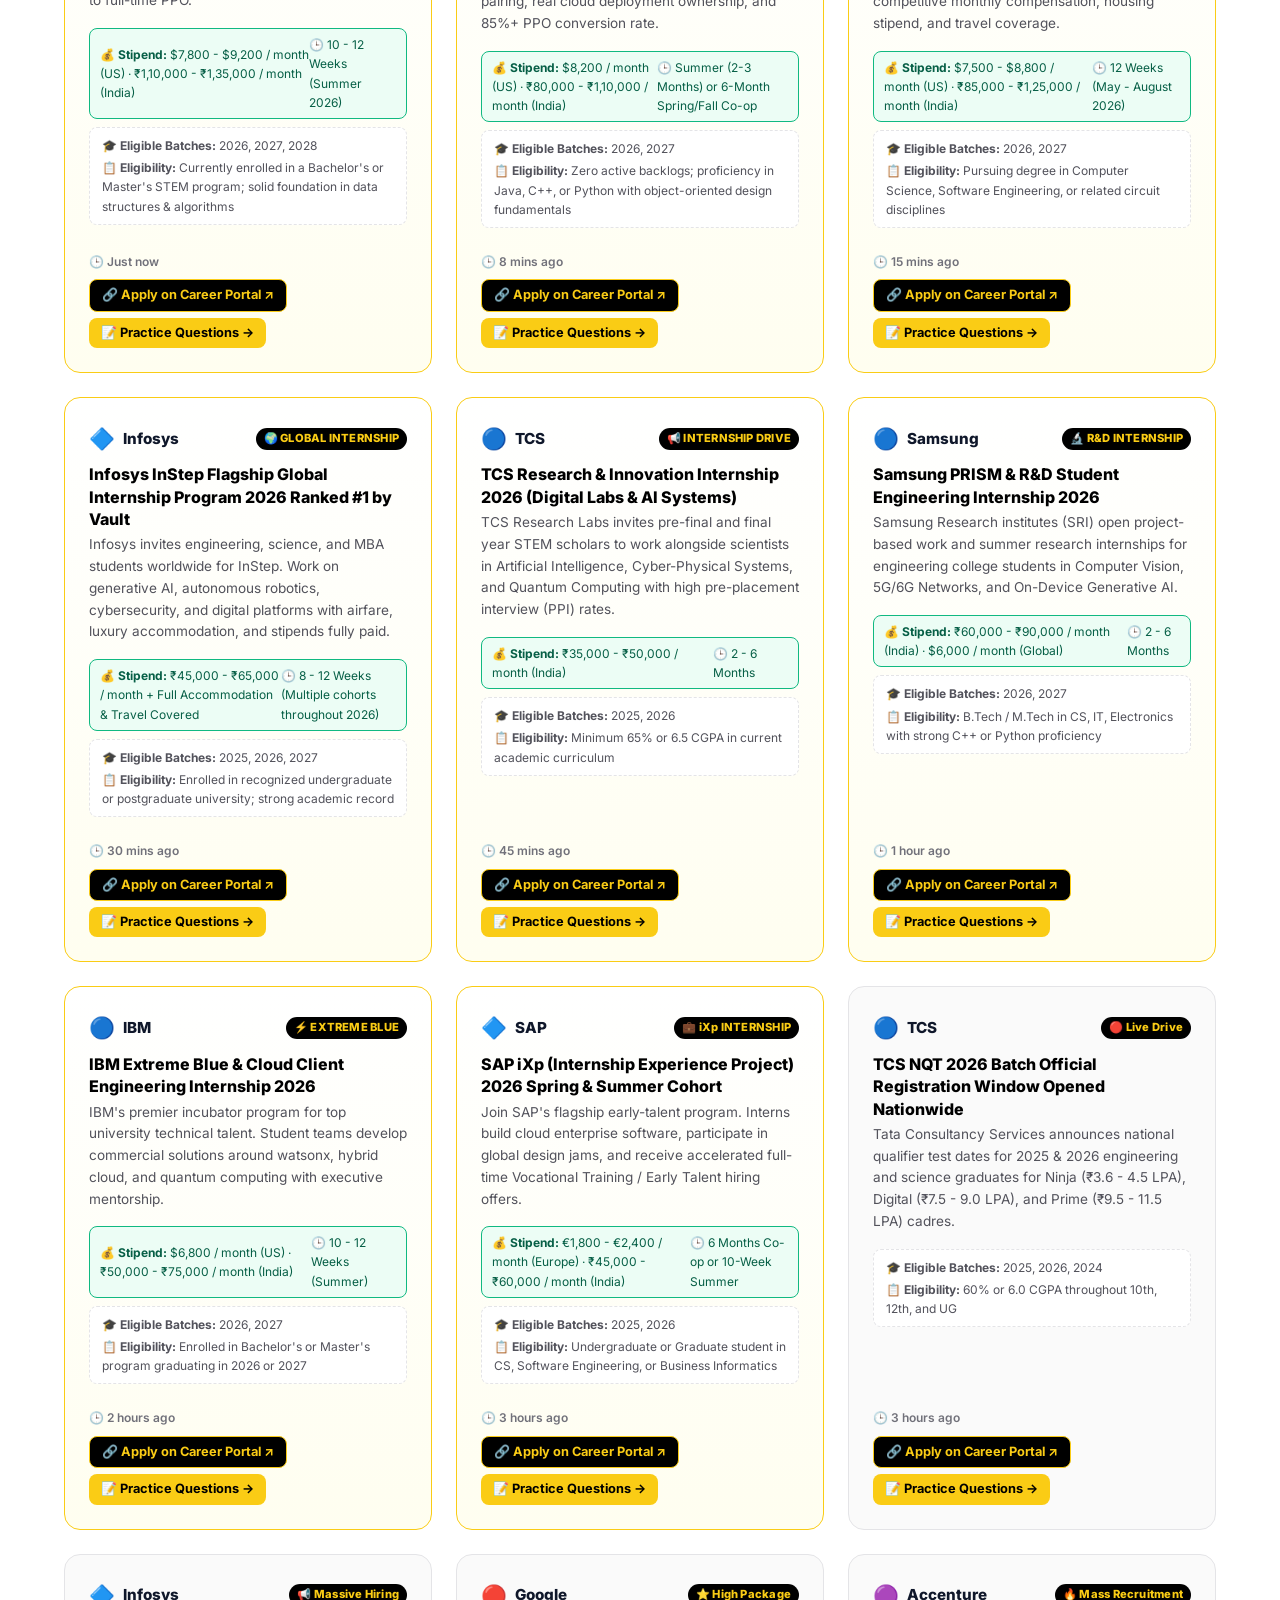
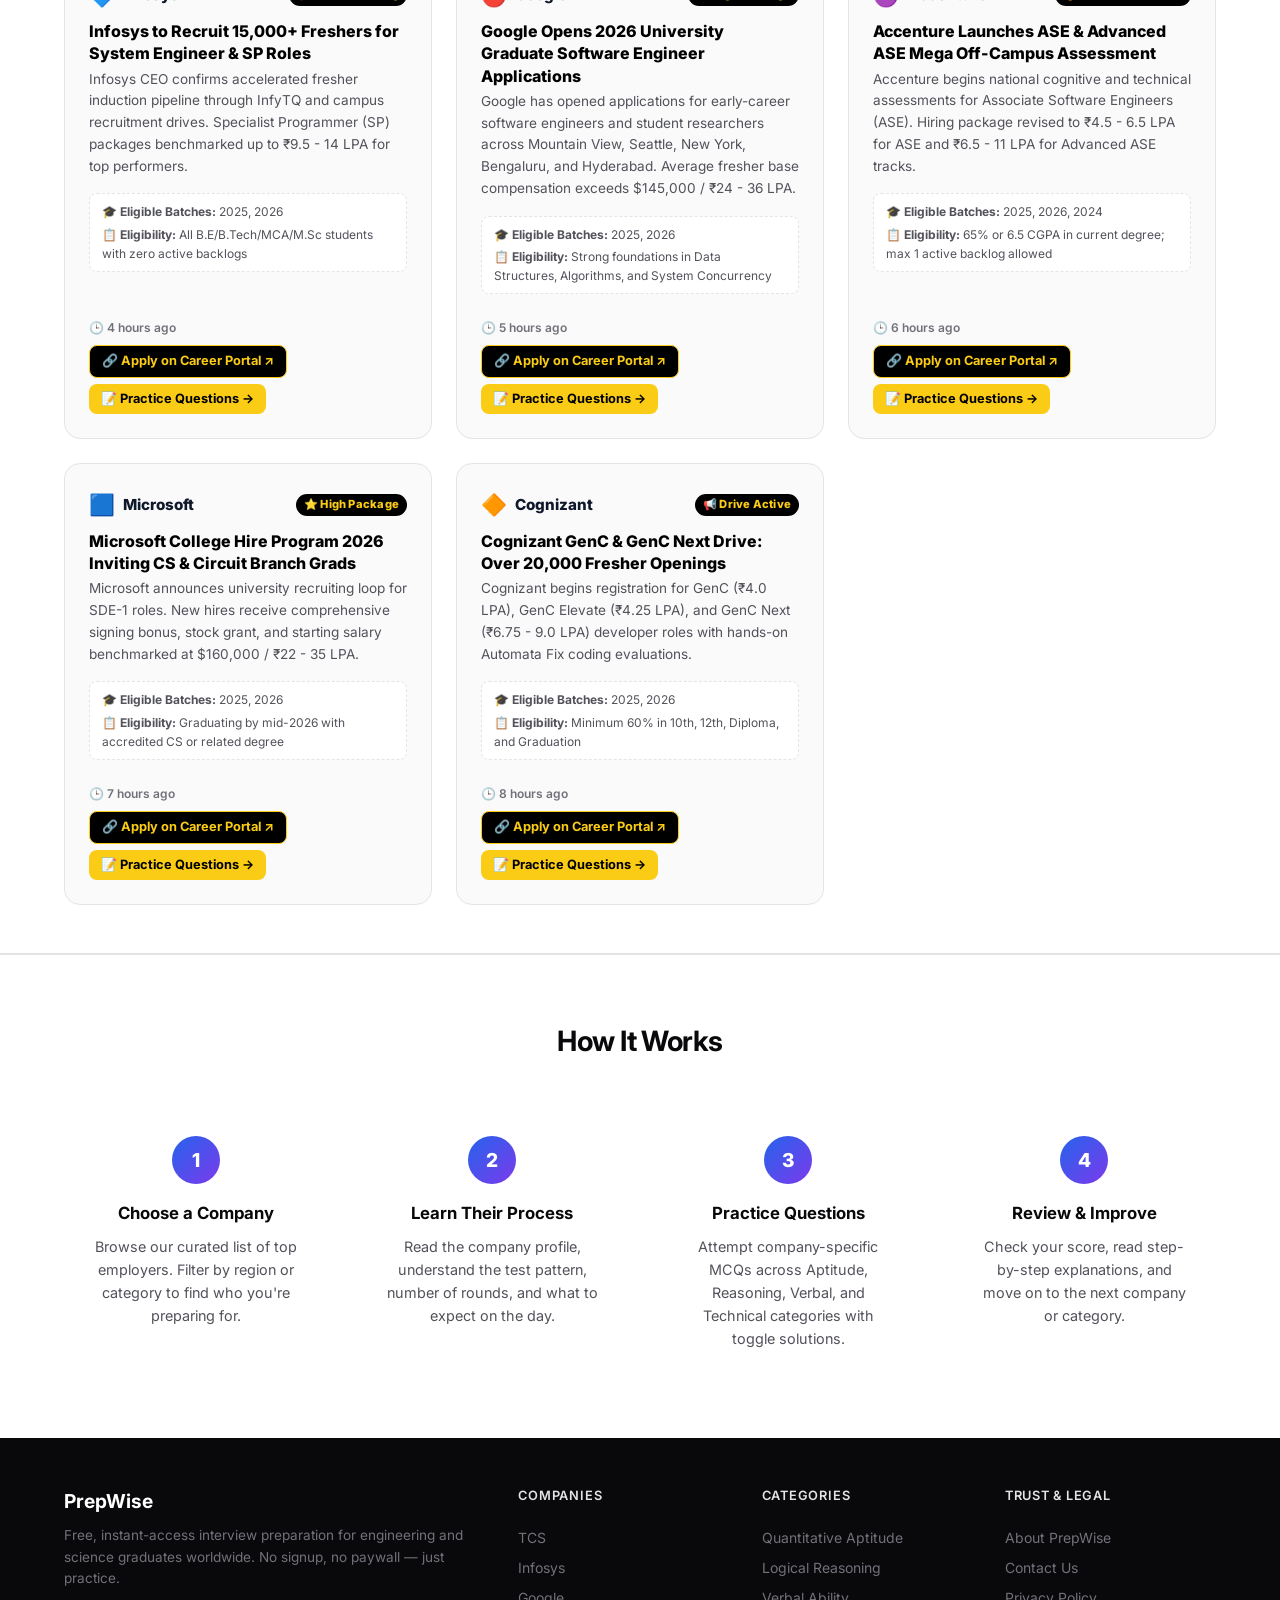
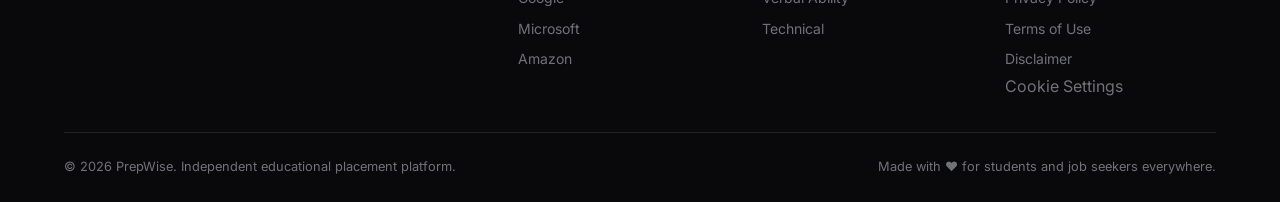
==== commit fe0c8429: "feat(consent): implement compact two-tier consent UI and persistent Cookie Settings - Deploy compact" ====
--- a/index.html
+++ b/index.html
@@ -270,7 +270,7 @@
           <a href="privacy.html">Privacy Policy</a>
           <a href="terms.html">Terms of Use</a>
           <a href="disclaimer.html">Disclaimer</a>
-          <button type="button" class="open-consent-preferences" id="openConsentPreferences" style="background:none; border:none; color:inherit; padding:0; font:inherit; cursor:pointer; text-align:left;">Cookie Preferences</button>
+          <button type="button" class="open-consent-preferences" id="openConsentPreferences" style="background:none; border:none; color:inherit; padding:0; font:inherit; cursor:pointer; text-align:left;">Cookie Settings</button>
         </div>
       </div>
       <div class="footer-bottom">
--- a/css/consent.css
+++ b/css/consent.css
@@ -68,21 +68,28 @@
   outline-offset: 2px;
 }
 
-.btn-consent-accept {
+.btn-consent-accept,
+.btn-consent-all {
   background-color: var(--color-primary, #2563eb);
   color: #ffffff;
-}
-.btn-consent-accept:hover {
+  border-color: var(--color-primary, #2563eb);
+}
+.btn-consent-accept:hover,
+.btn-consent-all:hover {
   background-color: #1d4ed8;
-}
-
-.btn-consent-reject {
-  background-color: transparent;
+  border-color: #1d4ed8;
+}
+
+.btn-consent-reject,
+.btn-consent-essential {
+  background-color: #ffffff;
   border-color: var(--color-border, #cbd5e1);
   color: var(--color-text, #0f172a);
 }
-.btn-consent-reject:hover {
-  background-color: #f1f5f9;
+.btn-consent-reject:hover,
+.btn-consent-essential:hover {
+  background-color: #f8fafc;
+  border-color: #94a3b8;
 }
 
 .btn-consent-manage {
@@ -92,6 +99,22 @@
 }
 .btn-consent-manage:hover {
   background-color: #f1f5f9;
+  color: var(--color-text, #0f172a);
+}
+
+.btn-consent-link {
+  background: none;
+  border: none;
+  color: var(--color-text-muted, #64748b);
+  font-size: 0.85rem;
+  font-weight: 500;
+  text-decoration: underline;
+  cursor: pointer;
+  padding: 8px 10px;
+  font-family: inherit;
+  transition: color 0.15s ease;
+}
+.btn-consent-link:hover {
   color: var(--color-text, #0f172a);
 }
 
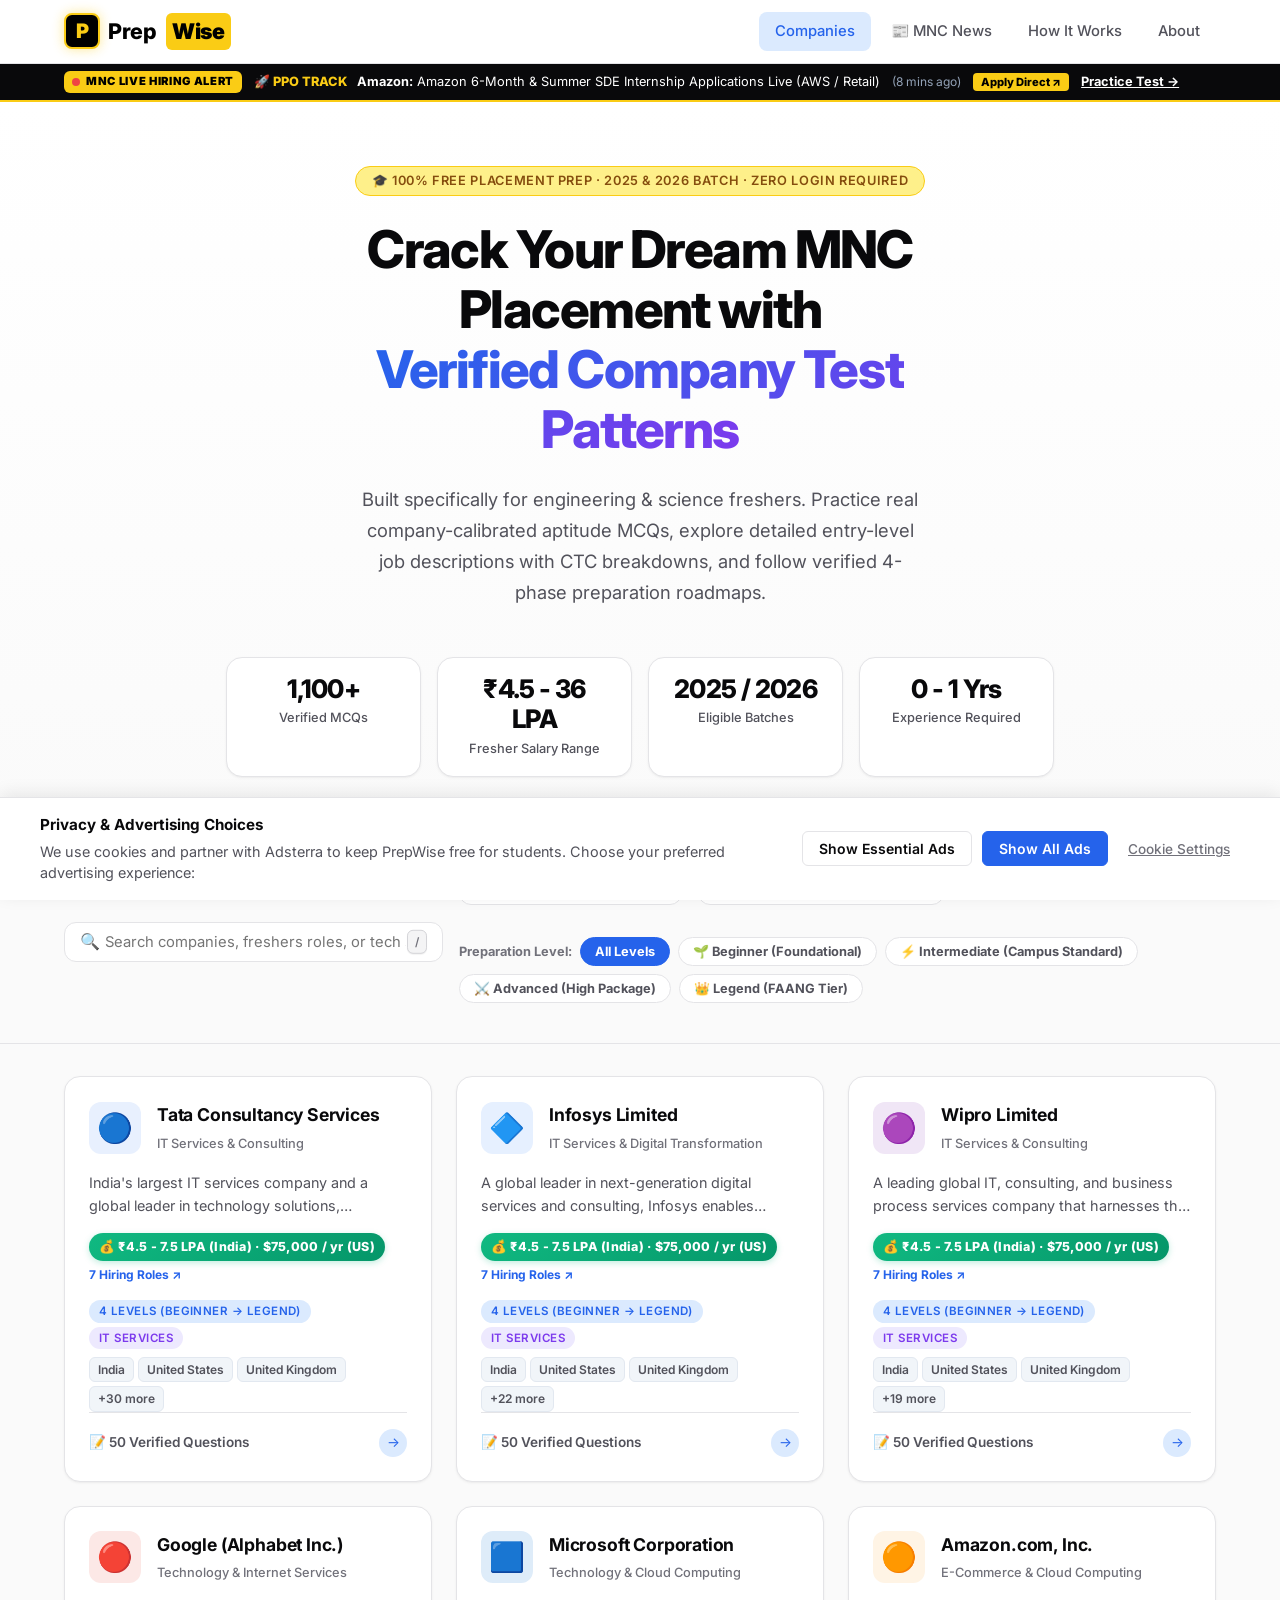
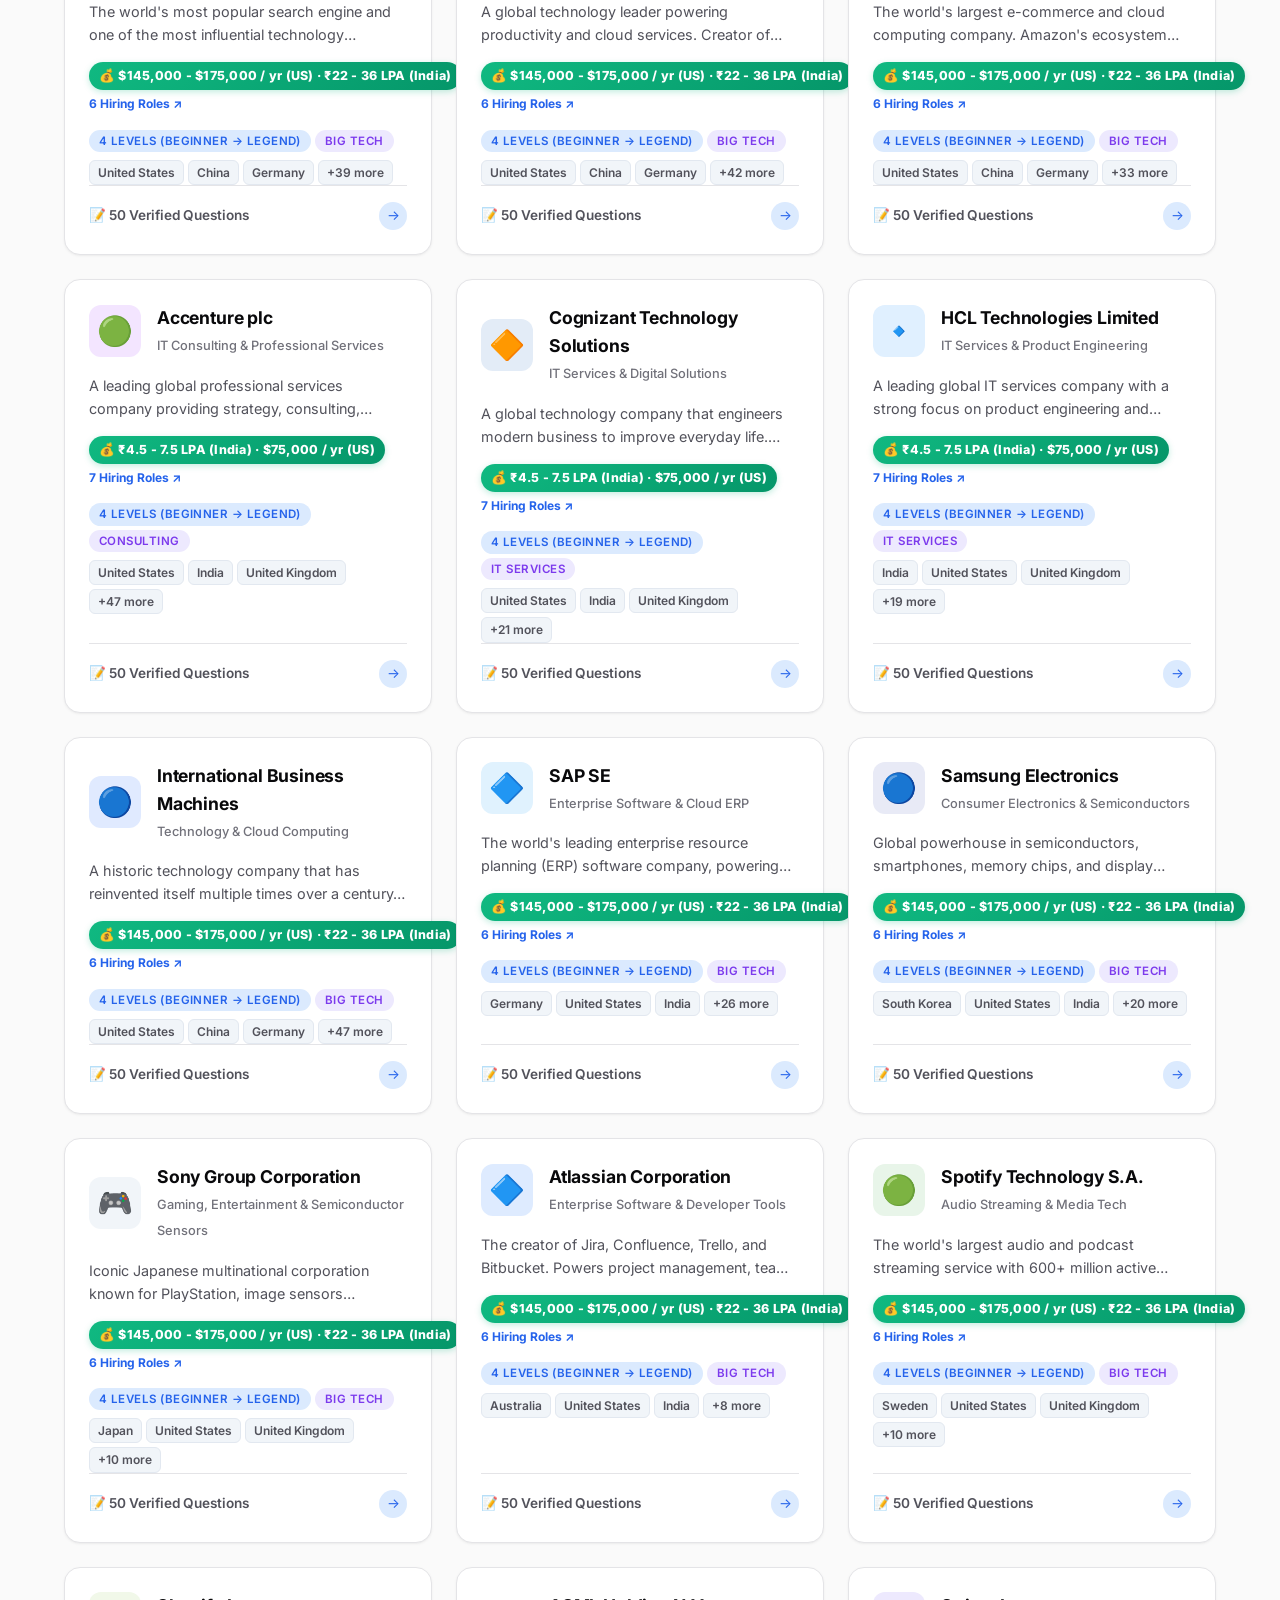
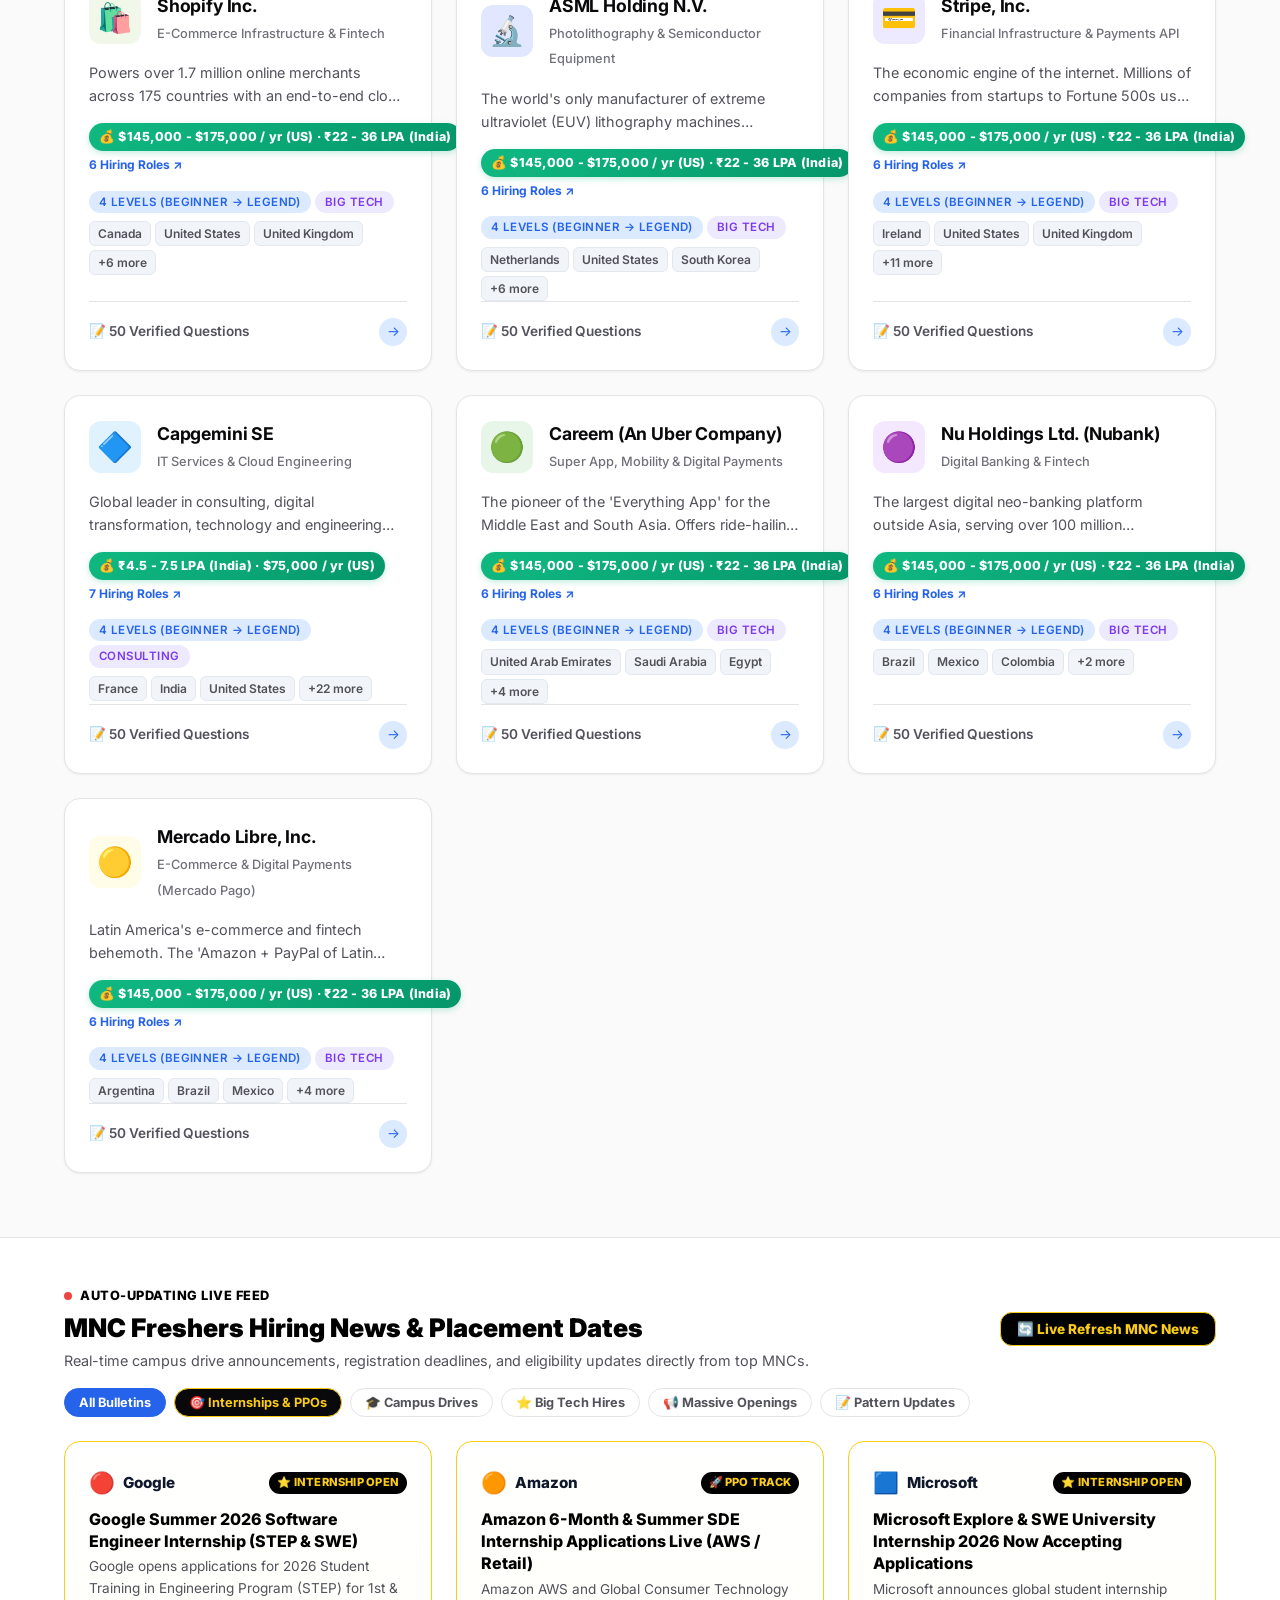
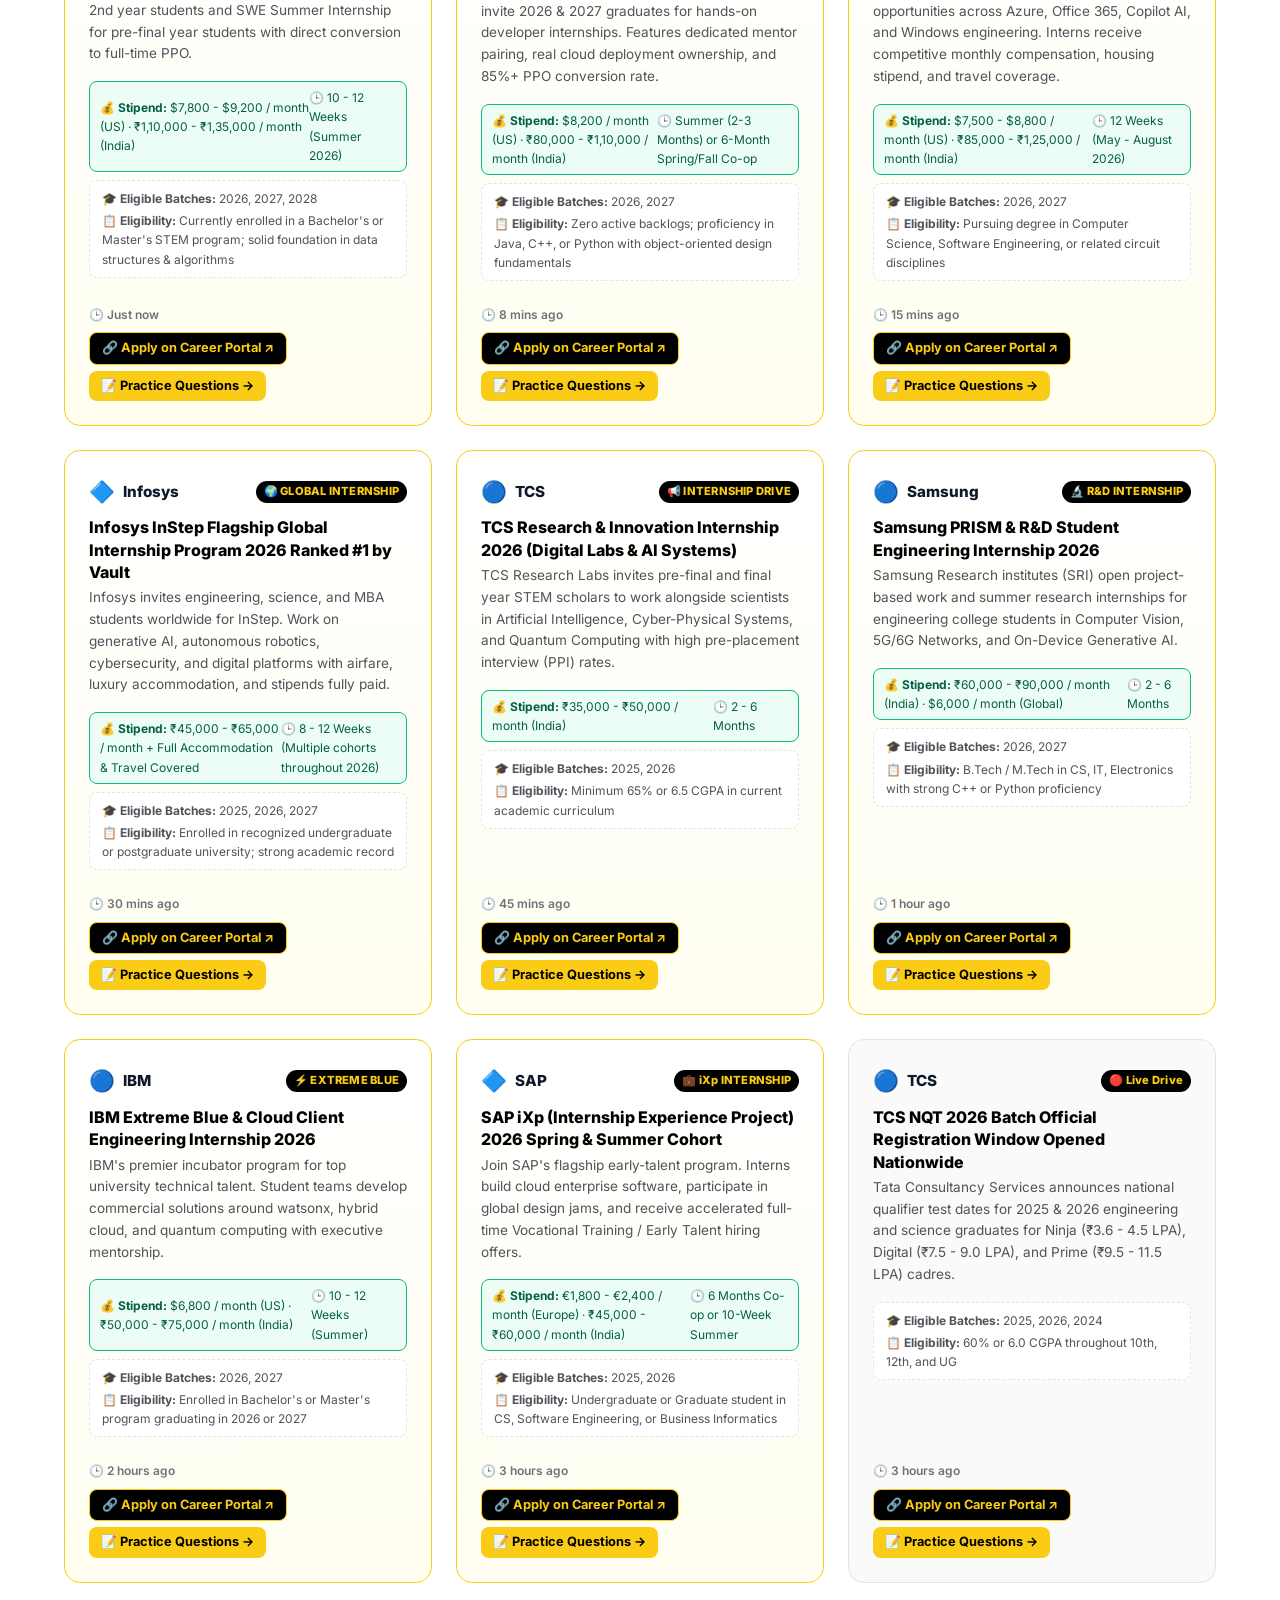
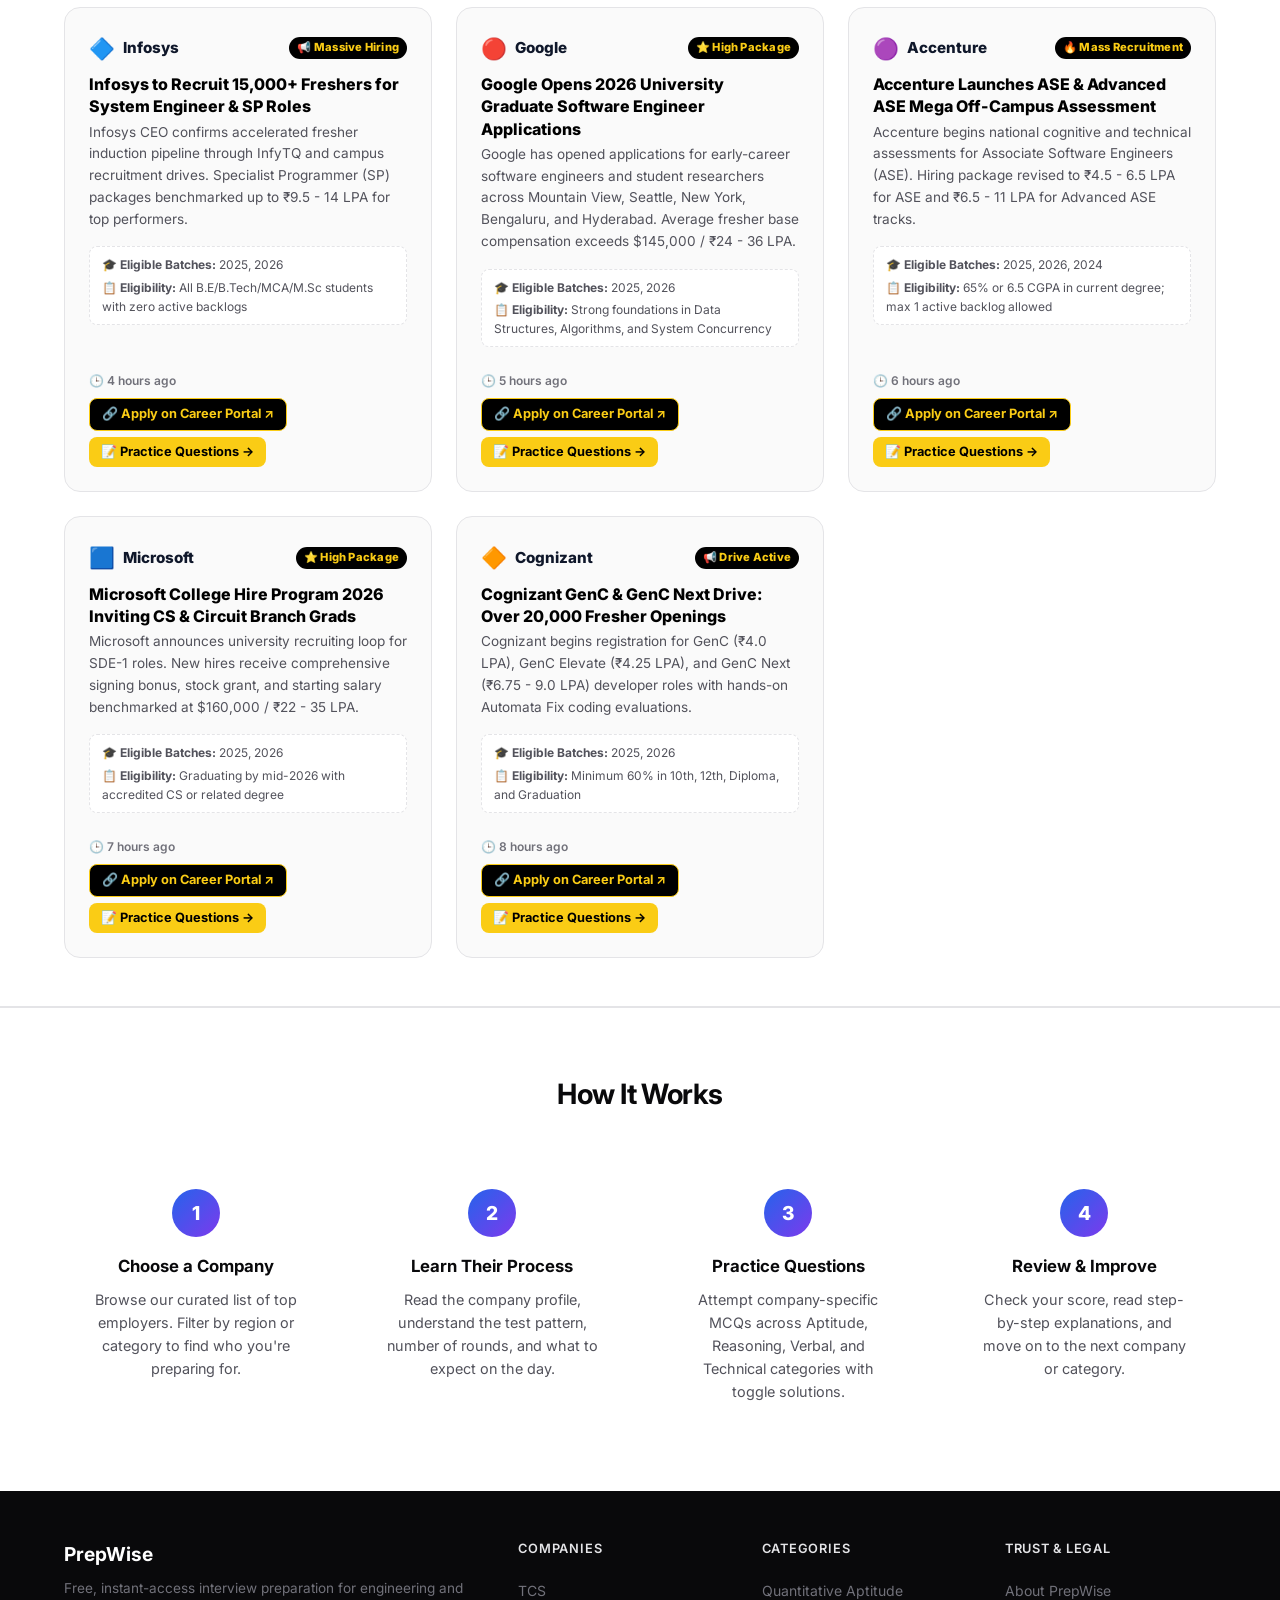
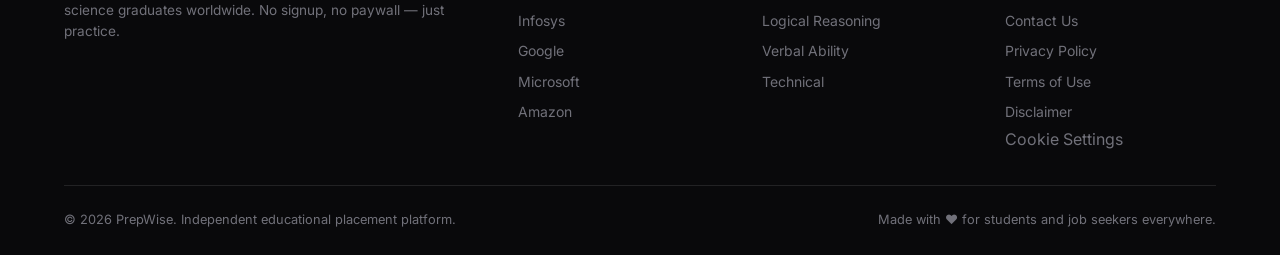
==== commit 9cfeff04: "feat(mobile-ux): optimize search/filters on mobile and activate Adsterra Social Bar & Popunder - Opt" ====
--- a/index.html
+++ b/index.html
@@ -109,37 +109,48 @@
   </section>
 
   <!-- ========== FILTER BAR ========== -->
-  <section class="filter-section">
+  <section class="filter-section" id="filterSection">
     <div class="container">
       <div class="filter-bar">
-        <div class="filter-search">
-          <span class="search-icon">🔍</span>
-          <input type="text" id="searchInput" placeholder="Search companies, freshers roles, or tech stack..." aria-label="Search companies">
-          <kbd class="search-kbd" title="Press / to focus search">/</kbd>
-        </div>
-        <select class="filter-select" id="countryFilter" aria-label="Filter by country" style="min-width: 200px;">
-          <option value="">🌍 All Countries</option>
-          <!-- Loaded dynamically from data/countries.json without GDP numbers -->
-        </select>
-        <select class="filter-select" id="categoryFilter" aria-label="Filter by category">
-          <option value="">All Sectors</option>
-          <option value="Big Tech">Big Tech (FAANG / Product)</option>
-          <option value="IT Services">IT Services & Mass Hiring</option>
-          <option value="Consulting">Consulting & Digital</option>
-        </select>
-        <span class="filter-count" id="filterCount">Showing 22 companies</span>
-      </div>
-
-      <!-- Level Selector Pills -->
-      <div class="level-selector-bar">
-        <span style="font-size:0.8rem; font-weight:700; color:var(--color-text-muted);">Preparation Level:</span>
-        <button class="level-pill active" data-level="">All Levels</button>
-        <button class="level-pill" data-level="Beginner">🌱 Beginner (Foundational)</button>
-        <button class="level-pill" data-level="Intermediate">⚡ Intermediate (Campus Standard)</button>
-        <button class="level-pill" data-level="Advanced">⚔️ Advanced (High Package)</button>
-        <button class="level-pill pill-legend" data-level="Legend">👑 Legend (FAANG Tier)</button>
-      </div>
-
+        <div class="filter-search-row">
+          <div class="filter-search">
+            <span class="search-icon">🔍</span>
+            <input type="text" id="searchInput" placeholder="Search companies, freshers roles, or tech stack..." aria-label="Search companies">
+            <kbd class="search-kbd" title="Press / to focus search">/</kbd>
+          </div>
+          <button type="button" class="mobile-filter-btn" id="mobileFilterToggle" aria-expanded="false" aria-controls="mobileFilterPanel" aria-label="Toggle filters">
+            <span class="filter-btn-icon">⚡</span>
+            <span>Filters</span>
+            <span class="filter-active-badge" id="filterActiveBadge" hidden>0</span>
+          </button>
+        </div>
+
+        <div class="filter-collapsible-panel" id="mobileFilterPanel">
+          <div class="filter-selects-row">
+            <select class="filter-select" id="countryFilter" aria-label="Filter by country">
+              <option value="">🌍 All Countries</option>
+              <!-- Loaded dynamically from data/countries.json without GDP numbers -->
+            </select>
+            <select class="filter-select" id="categoryFilter" aria-label="Filter by category">
+              <option value="">All Sectors</option>
+              <option value="Big Tech">Big Tech (FAANG / Product)</option>
+              <option value="IT Services">IT Services & Mass Hiring</option>
+              <option value="Consulting">Consulting & Digital</option>
+            </select>
+            <span class="filter-count" id="filterCount">Showing 22 companies</span>
+          </div>
+
+          <!-- Level Selector Pills -->
+          <div class="level-selector-bar">
+            <span style="font-size:0.8rem; font-weight:700; color:var(--color-text-muted);">Preparation Level:</span>
+            <button class="level-pill active" data-level="">All Levels</button>
+            <button class="level-pill" data-level="Beginner">🌱 Beginner (Foundational)</button>
+            <button class="level-pill" data-level="Intermediate">⚡ Intermediate (Campus Standard)</button>
+            <button class="level-pill" data-level="Advanced">⚔️ Advanced (High Package)</button>
+            <button class="level-pill pill-legend" data-level="Legend">👑 Legend (FAANG Tier)</button>
+          </div>
+        </div>
+      </div>
     </div>
   </section>
 
--- a/css/style.css
+++ b/css/style.css
@@ -563,6 +563,33 @@
 }
 
 .filter-bar {
+  display: flex;
+  gap: var(--space-md);
+  align-items: center;
+  flex-wrap: wrap;
+}
+
+.filter-search-row {
+  display: flex;
+  align-items: center;
+  gap: var(--space-md);
+  flex: 1;
+  min-width: 240px;
+}
+
+.mobile-filter-btn {
+  display: none;
+}
+
+.filter-collapsible-panel {
+  display: flex;
+  align-items: center;
+  gap: var(--space-md);
+  flex-wrap: wrap;
+  flex: 2;
+}
+
+.filter-selects-row {
   display: flex;
   gap: var(--space-md);
   align-items: center;
@@ -2716,16 +2743,119 @@
     font-size: 1.35rem;
   }
 
+  .filter-section {
+    position: static !important;
+    padding: var(--space-sm) 0;
+  }
+
   .filter-bar {
     flex-direction: column;
+    align-items: stretch;
+    gap: var(--space-xs);
+  }
+
+  .filter-search-row {
+    display: flex;
+    align-items: center;
+    gap: 8px;
+    width: 100%;
   }
 
   .filter-search {
+    flex: 1;
+    min-width: 0;
+    width: auto;
+  }
+
+  .filter-search input {
+    padding: 0.55rem 0.85rem 0.55rem 2.2rem;
+    font-size: 0.85rem;
+  }
+
+  .filter-search .search-icon {
+    left: 0.75rem;
+    font-size: 0.85rem;
+  }
+
+  .search-kbd {
+    display: none !important;
+  }
+
+  .mobile-filter-btn {
+    display: inline-flex !important;
+    align-items: center;
+    justify-content: center;
+    gap: 5px;
+    padding: 0.55rem 0.85rem;
+    border: 1.5px solid var(--color-border);
+    border-radius: var(--radius-lg);
+    font-size: 0.85rem;
+    font-weight: 700;
+    background: var(--color-surface);
+    color: var(--color-text);
+    cursor: pointer;
+    white-space: nowrap;
+    flex-shrink: 0;
+    transition: all var(--transition-fast);
+  }
+
+  .mobile-filter-btn.active,
+  .mobile-filter-btn.has-active-filters,
+  .mobile-filter-btn[aria-expanded="true"] {
+    border-color: var(--color-primary);
+    background: #eff6ff;
+    color: var(--color-primary);
+  }
+
+  .filter-active-badge {
+    background: var(--color-primary);
+    color: #ffffff;
+    font-size: 0.7rem;
+    font-weight: 800;
+    border-radius: var(--radius-full);
+    padding: 1px 6px;
+    margin-left: 2px;
+  }
+
+  .filter-collapsible-panel {
+    display: none !important;
+    width: 100%;
+    flex-direction: column;
+    gap: 10px;
+    margin-top: 6px;
+    padding: 12px;
+    background: var(--color-surface);
+    border: 1px solid var(--color-border);
+    border-radius: var(--radius-lg);
+    box-shadow: 0 4px 12px rgba(0, 0, 0, 0.05);
+  }
+
+  .filter-collapsible-panel.is-open {
+    display: flex !important;
+  }
+
+  .filter-selects-row {
+    flex-direction: column;
+    align-items: stretch;
+    gap: 8px;
     width: 100%;
   }
 
   .filter-select {
     width: 100%;
+    min-width: 0 !important;
+    font-size: 0.85rem;
+    padding: 0.55rem 2rem 0.55rem 0.75rem;
+  }
+
+  .level-selector-bar {
+    margin: 4px 0 0 0;
+    gap: 6px;
+  }
+
+  .level-pill {
+    padding: 4px 10px;
+    font-size: 0.75rem;
   }
 
   .companies-grid {
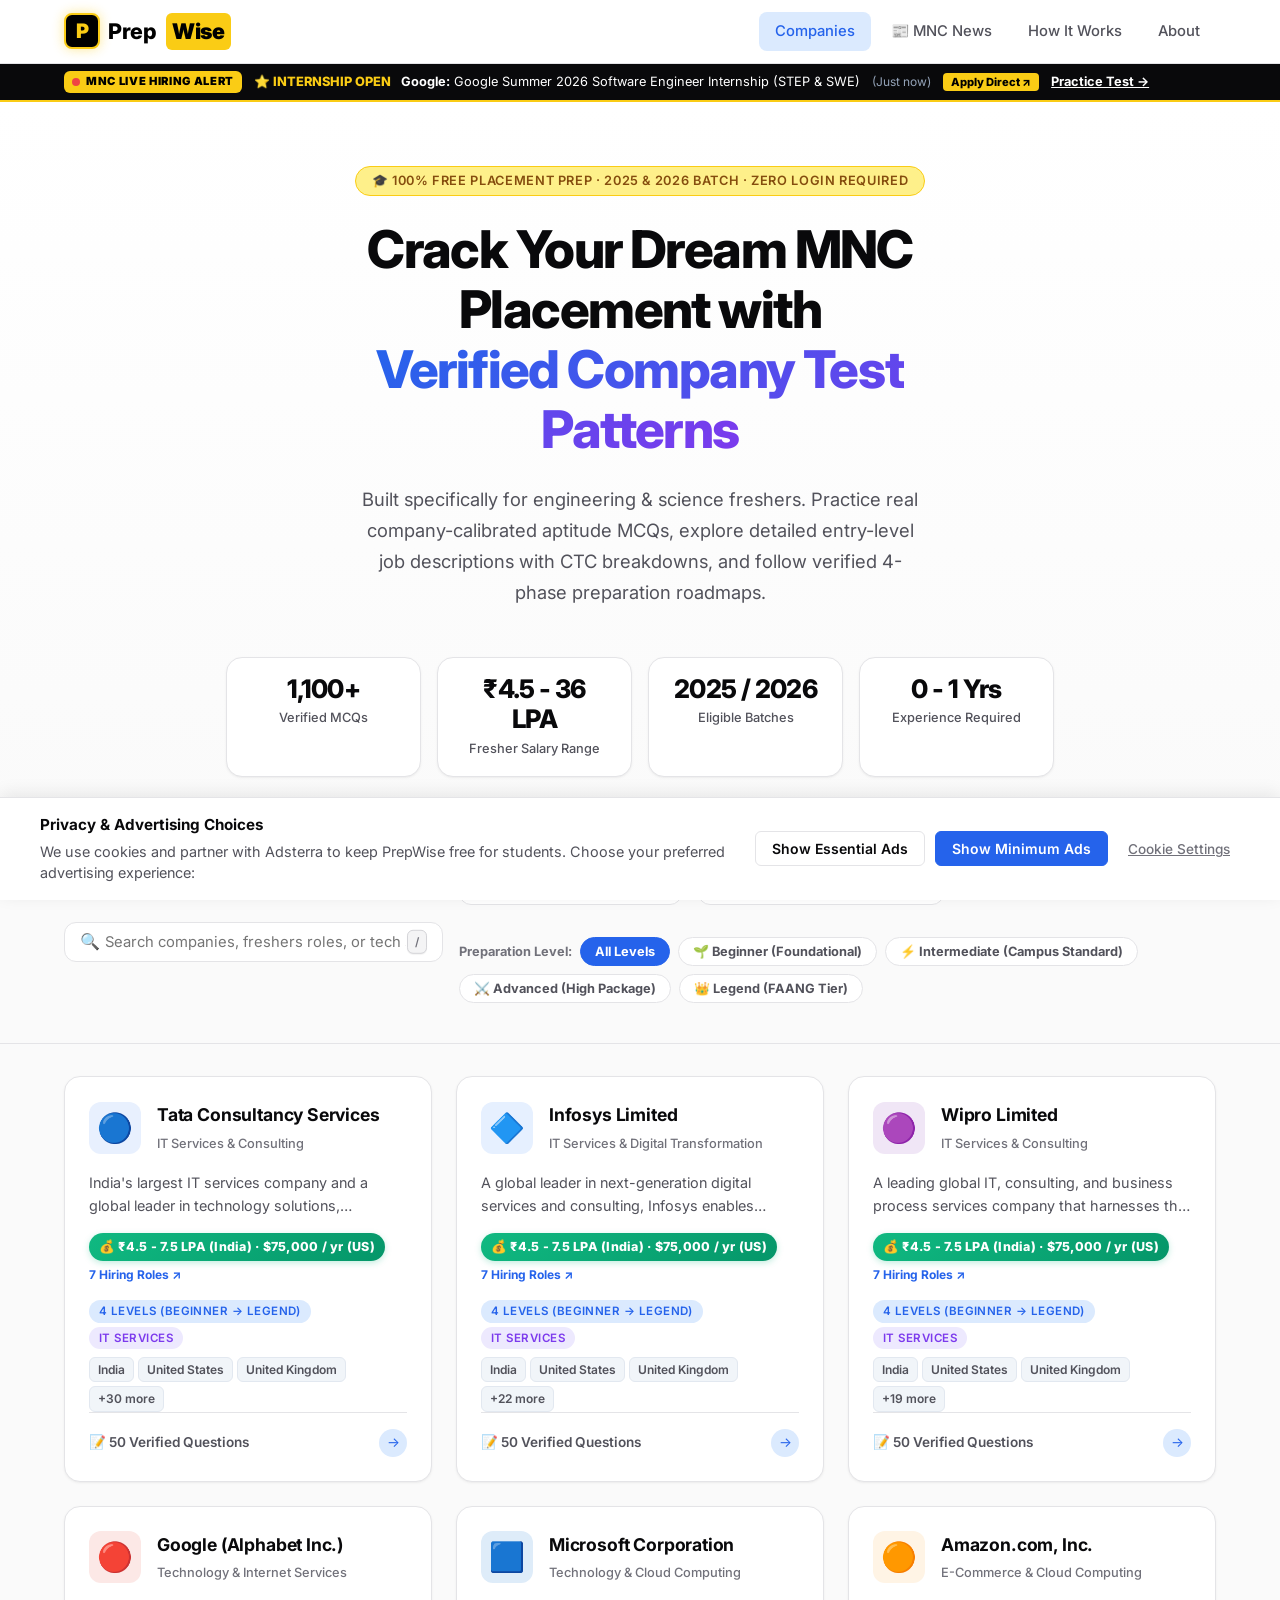
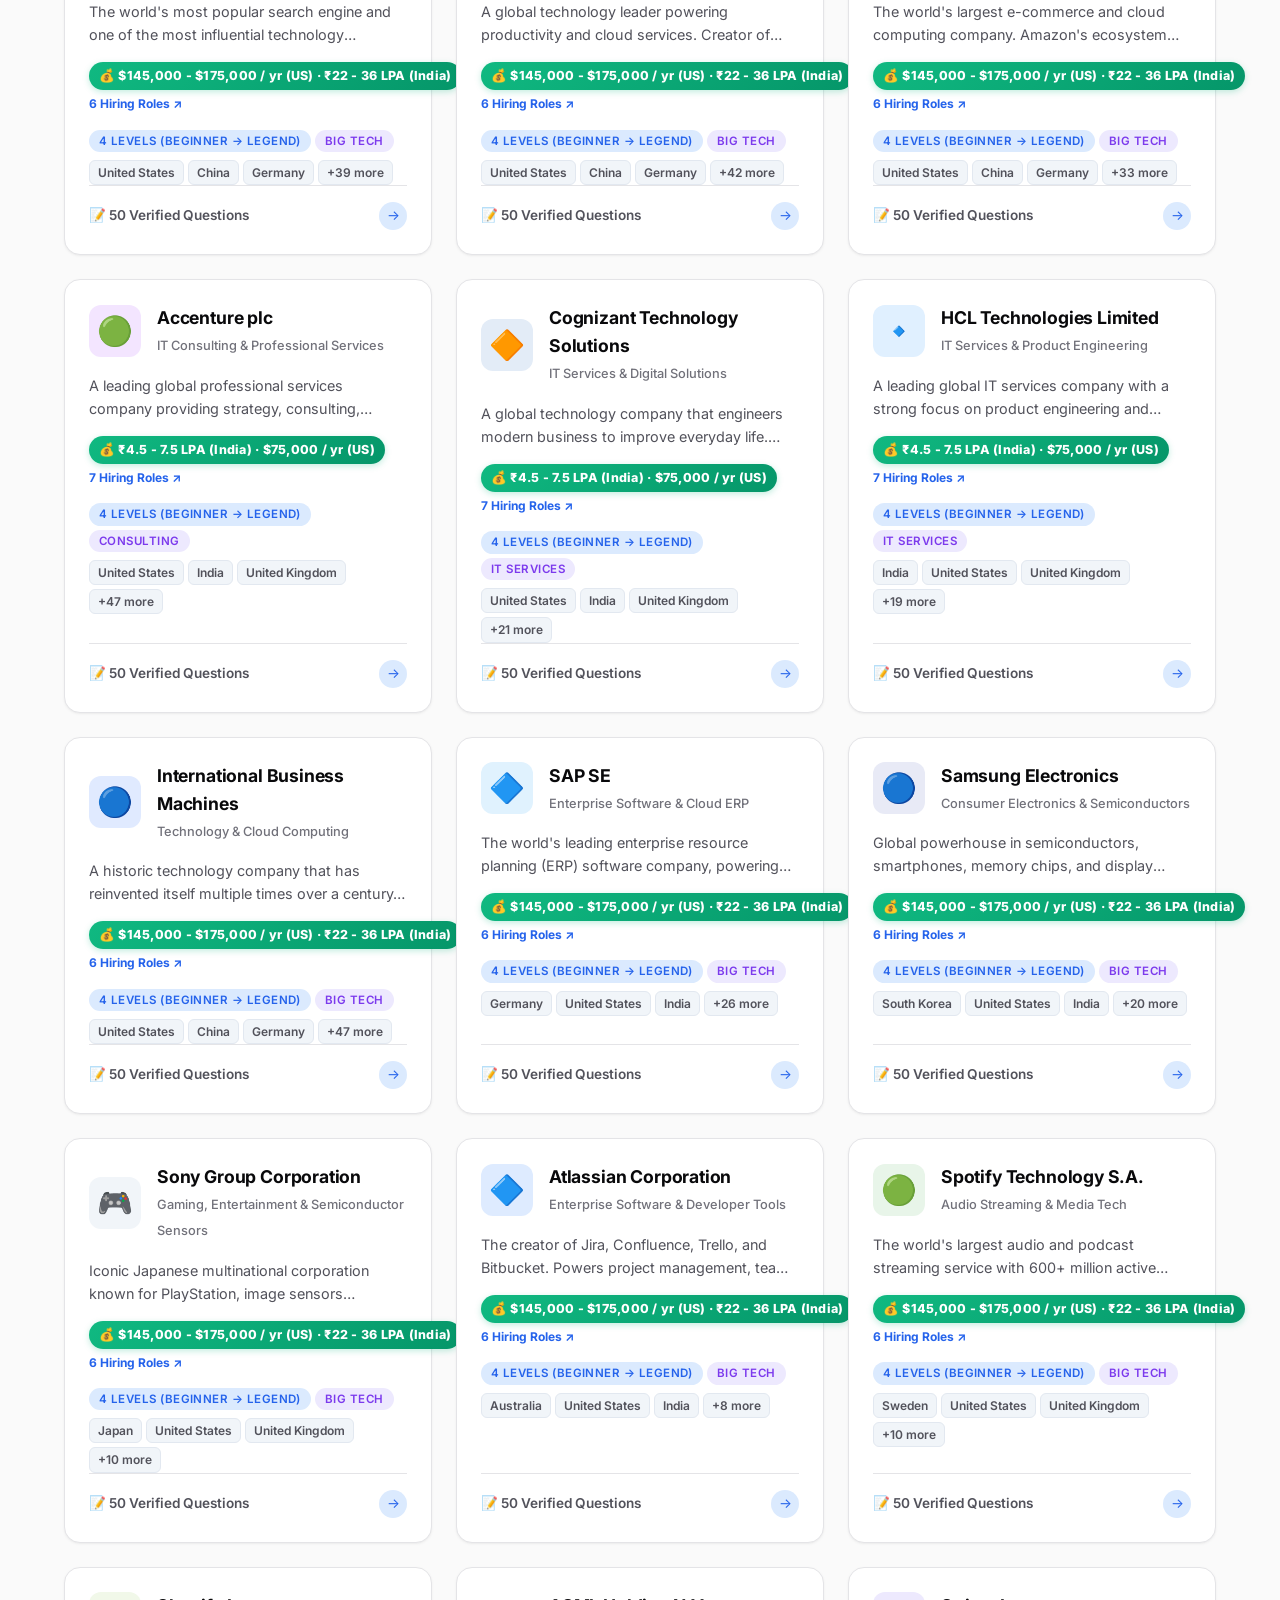
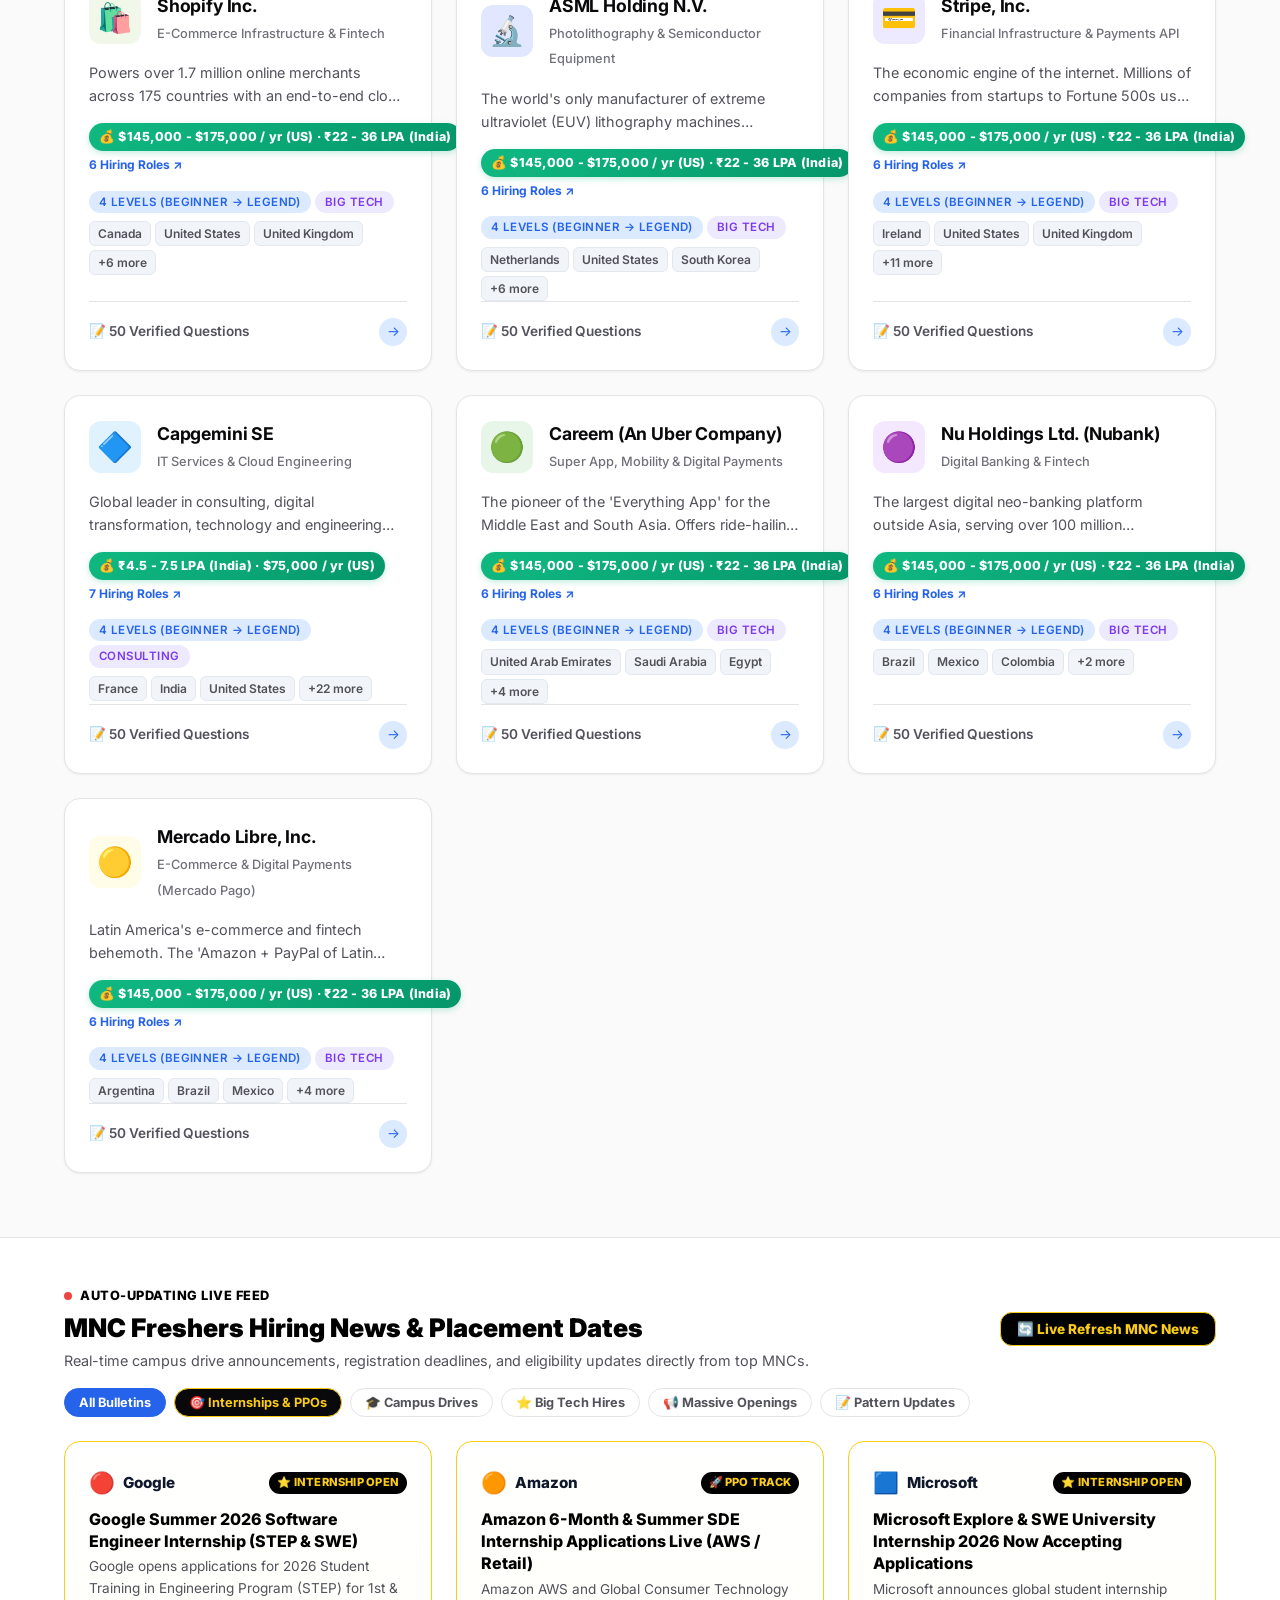
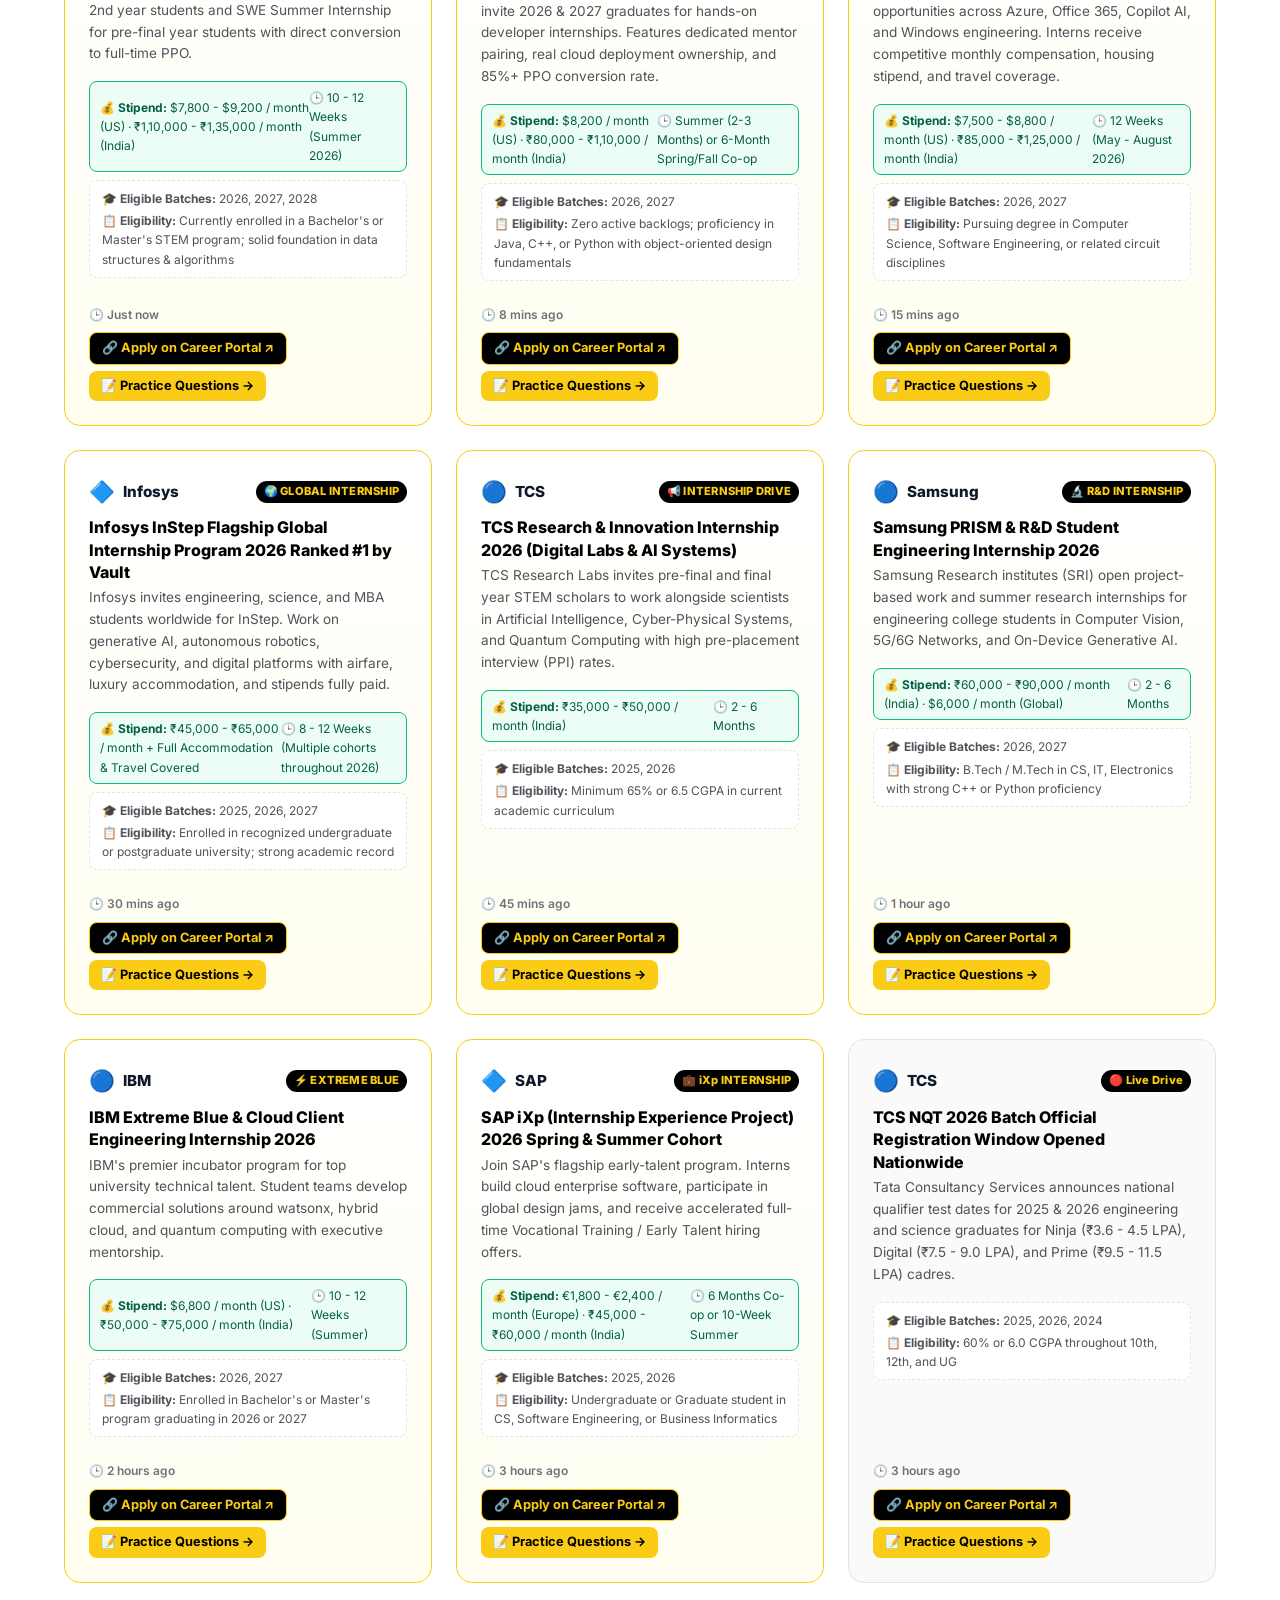
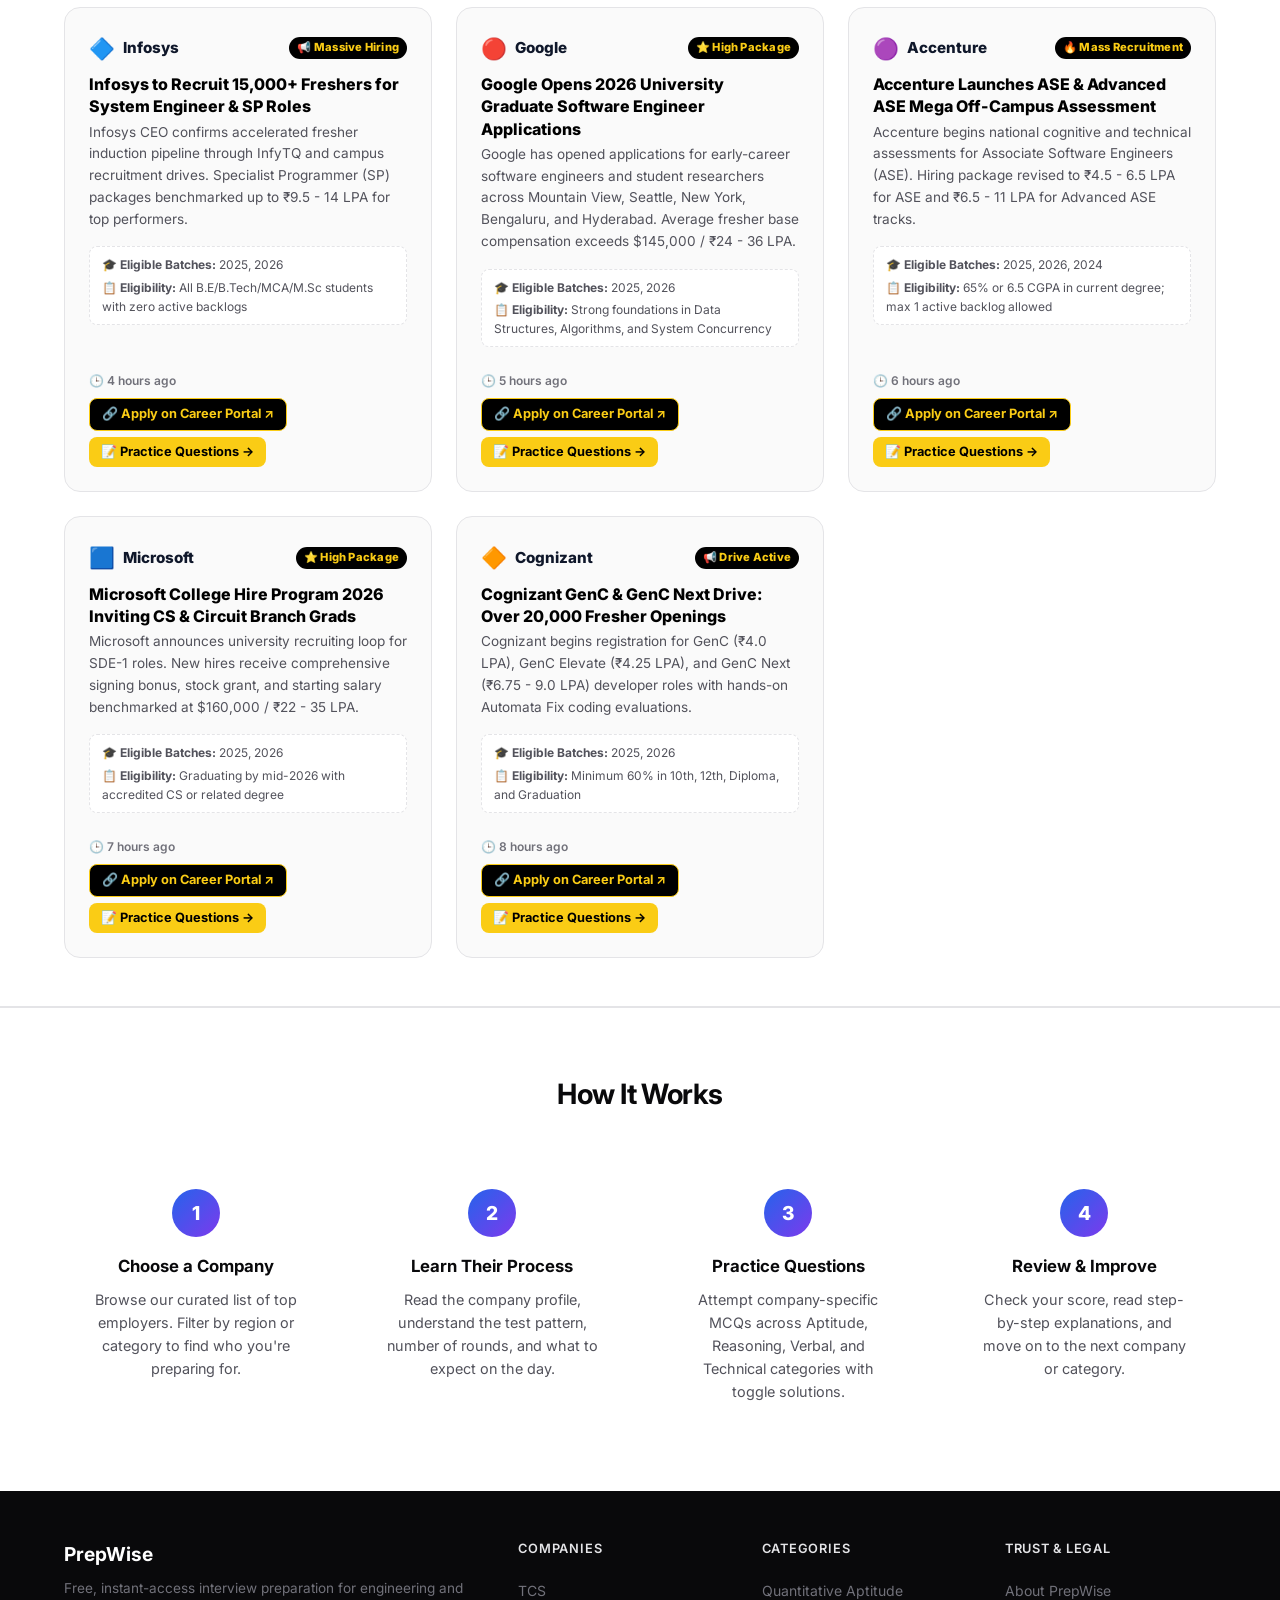
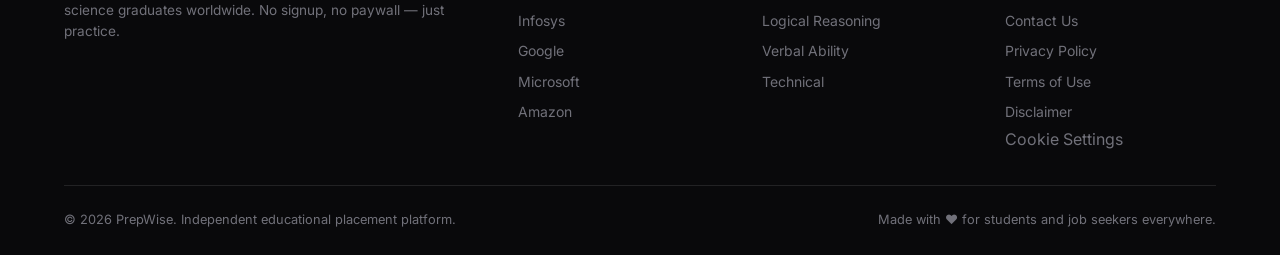
==== commit 0bb0c2c3: "fix(monetization-ga4): repair Adsterra banner rendering with same-origin sandbox, enable registry sl" ====
--- a/index.html
+++ b/index.html
@@ -4,6 +4,23 @@
   <meta charset="UTF-8">
   <meta name="viewport" content="width=device-width, initial-scale=1.0">
   <meta name="google-adsense-account" content="ca-pub-5064047932463792">
+  <!-- Google Analytics 4 (GA4) with Google Consent Mode v2 -->
+  <script>
+    window.dataLayer = window.dataLayer || [];
+    function gtag(){dataLayer.push(arguments);}
+    gtag('consent', 'default', {
+      'analytics_storage': 'denied',
+      'ad_storage': 'denied',
+      'ad_user_data': 'denied',
+      'ad_personalization': 'denied',
+      'wait_for_update': 500
+    });
+  </script>
+  <script async src="https://www.googletagmanager.com/gtag/js?id=G-K6P94Q968B"></script>
+  <script>
+    gtag('js', new Date());
+    gtag('config', 'G-K6P94Q968B', { send_page_view: false });
+  </script>
   <meta name="description" content="Free company-specific interview preparation and aptitude tests for engineering and science graduates. No login required. Practice MCQs with step-by-step solutions for TCS, Infosys, Google, Microsoft, Amazon, and more.">
   <meta name="keywords" content="interview preparation, aptitude test, placement preparation, TCS NQT, Infosys, Google interview, campus placement, MCQ practice, engineering placement">
   <title>PrepWise — Free Company Interview Prep & Aptitude Tests</title>
@@ -17,8 +34,16 @@
   <meta property="og:description" content="Free company-specific interview preparation and aptitude tests for engineering and science graduates. No login required. Practice MCQs with step-by-step solutions for TCS, Infosys, Google, Microsoft, Amazon, and more.">
   <meta property="og:url" content="https://prepwises.online/">
   <link rel="canonical" href="https://prepwises.online/">
-  <link rel="stylesheet" href="css/style.css">
-  <link rel="stylesheet" href="css/consent.css">
+  <link rel="stylesheet" href="css/style.css?v=2.4">
+  <link rel="stylesheet" href="css/consent.css?v=2.4">
+  <style>
+    /* Critical Mobile Filter Collapse Protection (Prevents flash of unstyled/uncollapsed content) */
+    @media (max-width: 768px) {
+      .mobile-filter-btn { display: inline-flex !important; }
+      .search-kbd { display: none !important; }
+      #mobileFilterPanel:not(.is-open) { display: none !important; }
+    }
+  </style>
   <script type="application/ld+json">
   {
     "@context": "https://schema.org",
@@ -291,14 +316,14 @@
     </div>
   </footer>
 
-  <script src="js/public-config.js"></script>
-  <script src="js/consent.js"></script>
-  <script src="js/analytics.js"></script>
-  <script src="js/ad-registry.js"></script>
-  <script src="js/ad-loader.js"></script>
-  <script src="js/adsterra-config.js"></script>
-  <script src="js/adsterra-provider.js"></script>
-  <script src="js/app.js"></script>
-  <script src="js/news.js"></script>
+  <script src="js/public-config.js?v=2.4"></script>
+  <script src="js/consent.js?v=2.4"></script>
+  <script src="js/analytics.js?v=2.4"></script>
+  <script src="js/ad-registry.js?v=2.4"></script>
+  <script src="js/ad-loader.js?v=2.4"></script>
+  <script src="js/adsterra-config.js?v=2.4"></script>
+  <script src="js/adsterra-provider.js?v=2.4"></script>
+  <script src="js/app.js?v=2.4"></script>
+  <script src="js/news.js?v=2.4"></script>
 </body>
 </html>
--- a/css/style.css
+++ b/css/style.css
@@ -1055,6 +1055,15 @@
   margin: var(--space-lg) 0;
 }
 
+.ad-slot-stream {
+  width: 100%;
+  margin: var(--space-md) 0;
+  display: flex;
+  flex-direction: column;
+  align-items: center;
+  justify-content: center;
+}
+
 .ad-slot-sidebar {
   width: 100%;
 }
@@ -2185,20 +2194,50 @@
   left: 0;
   right: 0;
   bottom: 0;
-  z-index: 90;
+  z-index: 999;
   max-width: none;
   min-height: 0;
   margin: 0;
   border-radius: 0;
   padding: 0;
+  background: #ffffff;
 }
 
 .ad-slot-sticky-desktop.is-enabled {
-  display: block;
+  display: flex !important;
+  flex-direction: column;
+  align-items: center;
+  justify-content: center;
+  position: fixed !important;
+  left: 0 !important;
+  right: 0 !important;
+  bottom: 0 !important;
+  z-index: 999 !important;
+  background: #ffffff !important;
+  border-top: 1px solid var(--color-border, #cbd5e1) !important;
+  box-shadow: 0 -4px 16px rgba(0, 0, 0, 0.1) !important;
+  padding: 4px 0 6px !important;
 }
 
 .ad-slot-sticky-mobile {
   display: none;
+}
+
+.ad-slot-sticky-mobile.is-enabled {
+  display: flex !important;
+  flex-direction: column;
+  align-items: center;
+  justify-content: center;
+  position: fixed !important;
+  left: 0 !important;
+  right: 0 !important;
+  bottom: 0 !important;
+  z-index: 999 !important;
+  background: #ffffff !important;
+  border-top: 1px solid var(--color-border, #cbd5e1) !important;
+  box-shadow: 0 -4px 16px rgba(0, 0, 0, 0.1) !important;
+  padding: 4px 0 6px !important;
+  min-height: 56px;
 }
 
 .ad-slot-close {
@@ -2281,6 +2320,15 @@
   margin: var(--space-lg) 0;
 }
 
+.ad-slot-stream {
+  width: 100%;
+  margin: var(--space-md) 0;
+  display: flex;
+  flex-direction: column;
+  align-items: center;
+  justify-content: center;
+}
+
 .ad-billboard-top {
   margin: var(--space-md) auto;
   max-width: var(--max-width);
@@ -2320,6 +2368,99 @@
     linear-gradient(rgba(37, 99, 235, 0.03) 1px, transparent 1px),
     linear-gradient(90deg, rgba(37, 99, 235, 0.03) 1px, transparent 1px);
   background-size: 24px 24px;
+}
+
+/* Timed Floating Promotional Placement */
+.ad-promo-floater-container {
+  position: fixed;
+  bottom: 24px;
+  right: 24px;
+  z-index: 999;
+  background: var(--color-surface, #ffffff);
+  border: 1px solid var(--color-border, #cbd5e1);
+  border-radius: var(--radius-lg, 12px);
+  box-shadow: 0 10px 25px rgba(0, 0, 0, 0.15);
+  padding: 8px;
+  width: 316px;
+  max-width: calc(100vw - 32px);
+  box-sizing: border-box;
+  transition: opacity 0.3s ease, transform 0.3s ease;
+}
+
+.ad-promo-floater-header {
+  display: flex;
+  justify-content: space-between;
+  align-items: center;
+  width: 100%;
+  padding-bottom: 6px;
+  margin-bottom: 4px;
+  border-bottom: 1px solid var(--color-border-light, #f1f5f9);
+}
+
+.ad-promo-label {
+  font-size: 0.72rem;
+  font-weight: 700;
+  text-transform: uppercase;
+  letter-spacing: 0.04em;
+  color: var(--color-text-muted, #64748b);
+}
+
+.ad-promo-close-btn {
+  background: none;
+  border: none;
+  font-size: 1.2rem;
+  line-height: 1;
+  color: var(--color-text-muted, #64748b);
+  cursor: pointer;
+  padding: 0 4px;
+}
+
+.ad-promo-close-btn:hover {
+  color: var(--color-text, #0f172a);
+}
+
+@media (max-width: 768px) {
+  /* On mobile, use dedicated sticky bottom banner (#ad-sticky-bottom-mobile); hide overlapping floater popup */
+  .ad-promo-floater-container {
+    display: none !important;
+  }
+}
+
+/* Polite Anti-Adblock Banner */
+.adblock-banner {
+  width: 100%;
+  padding: 8px 16px;
+  box-sizing: border-box;
+}
+
+.adblock-banner-inner {
+  display: flex;
+  justify-content: space-between;
+  align-items: center;
+  gap: 12px;
+  padding: 10px 16px;
+  background: #eff6ff;
+  border: 1px solid #bfdbfe;
+  border-radius: var(--radius-md, 8px);
+  margin: 8px auto;
+  max-width: 850px;
+  font-size: 0.875rem;
+  color: #1e40af;
+}
+
+.adblock-banner-text {
+  flex: 1;
+  line-height: 1.5;
+}
+
+.adblock-banner-close {
+  background: none;
+  border: none;
+  font-size: 1.25rem;
+  line-height: 1;
+  color: #1e40af;
+  cursor: pointer;
+  padding: 0 4px;
 }
 
 /* Sticky Bottom Anchor Ad */
@@ -2959,3 +3100,43 @@
   border: none !important;
   pointer-events: none !important;
 }
+
+.ad-slot.is-enabled,
+.ad-slot.adsterra-active {
+  border: none !important;
+}
+
+.ad-slot.is-enabled:not(.ad-slot-sticky),
+.ad-slot.adsterra-active:not(.ad-slot-sticky) {
+  display: block !important;
+  background: transparent !important;
+  border: none !important;
+  padding: 4px 0 !important;
+}
+
+.ad-slot-sticky.is-enabled {
+  display: flex !important;
+  flex-direction: column !important;
+  align-items: center !important;
+  justify-content: center !important;
+  position: fixed !important;
+  left: 0 !important;
+  right: 0 !important;
+  bottom: 0 !important;
+  width: 100% !important;
+  max-width: 100vw !important;
+  z-index: 9999 !important;
+  background: #ffffff !important;
+  border: none !important;
+  border-top: 1px solid var(--color-border, #cbd5e1) !important;
+  box-shadow: 0 -4px 16px rgba(0, 0, 0, 0.15) !important;
+  padding: 4px 0 6px !important;
+  margin: 0 !important;
+}
+
+.ad-slot-sticky .ad-content-box {
+  display: flex !important;
+  justify-content: center !important;
+  align-items: center !important;
+  margin: 0 auto !important;
+}
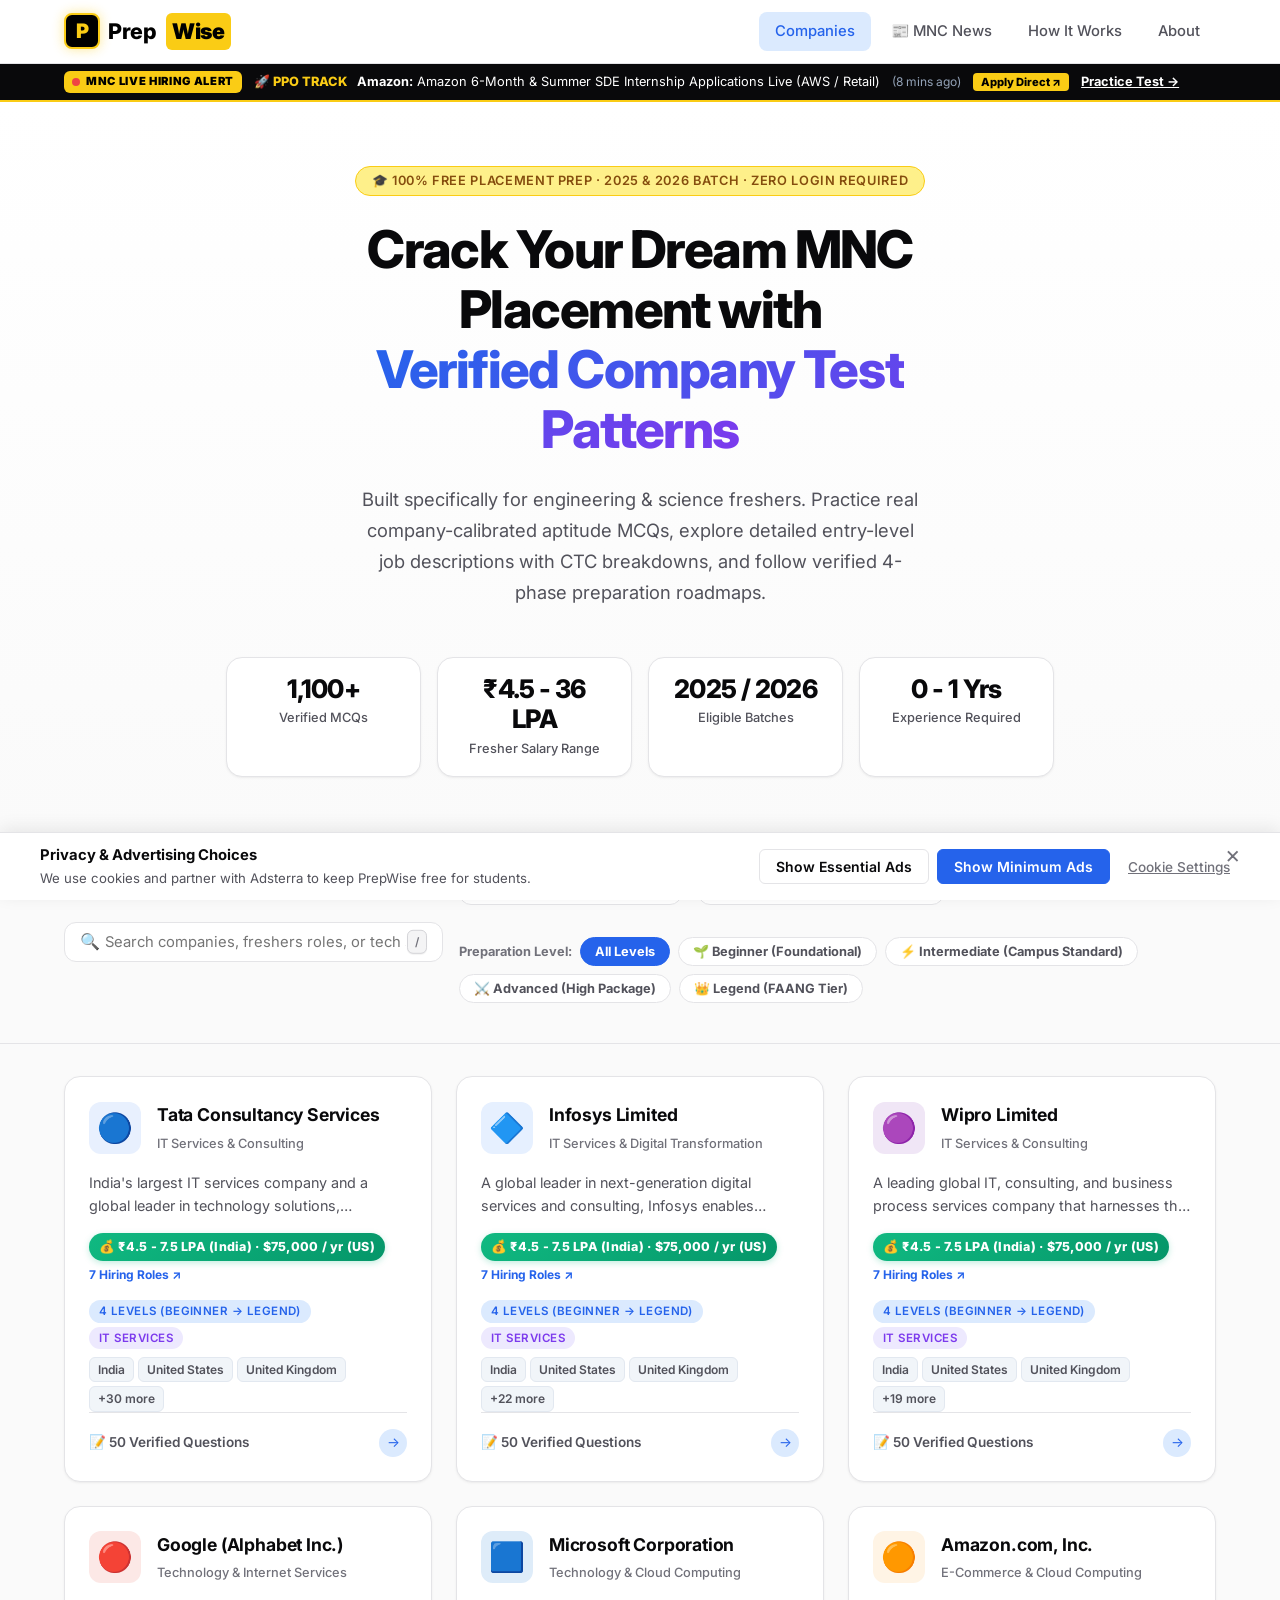
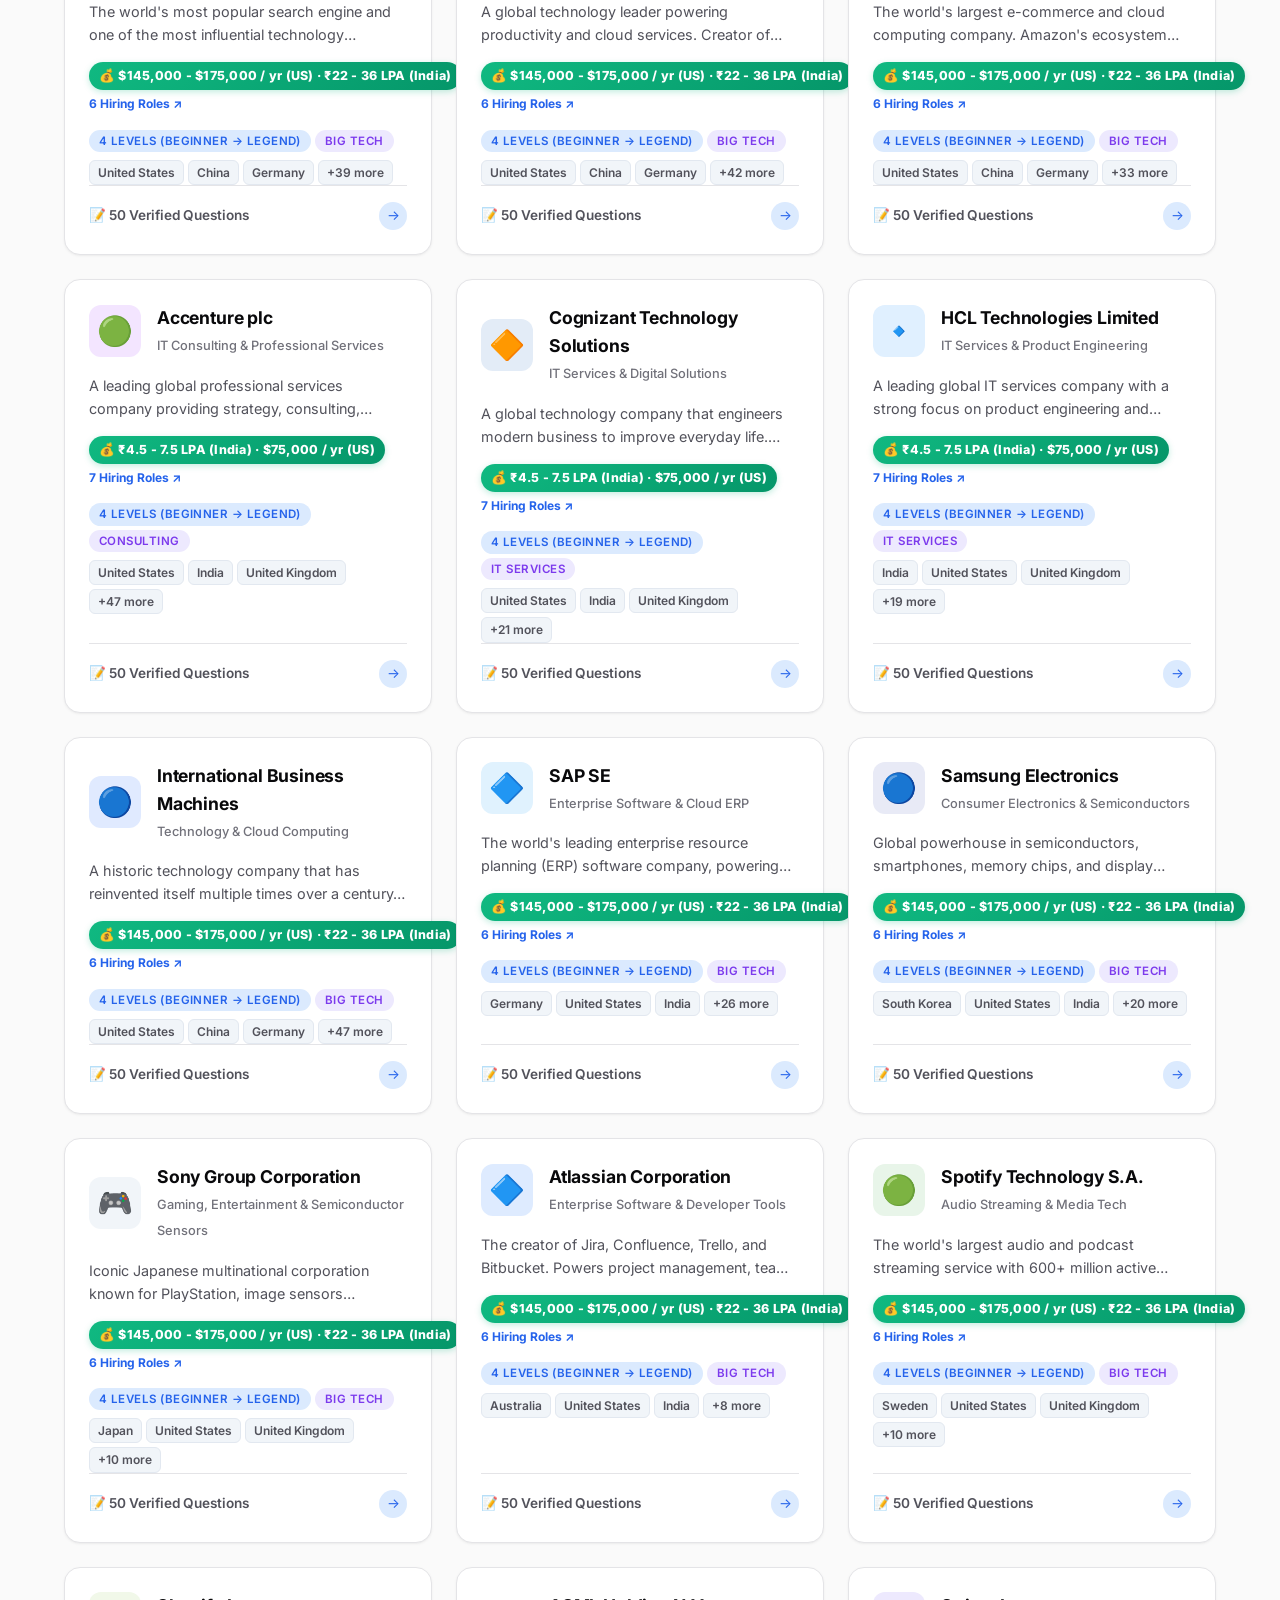
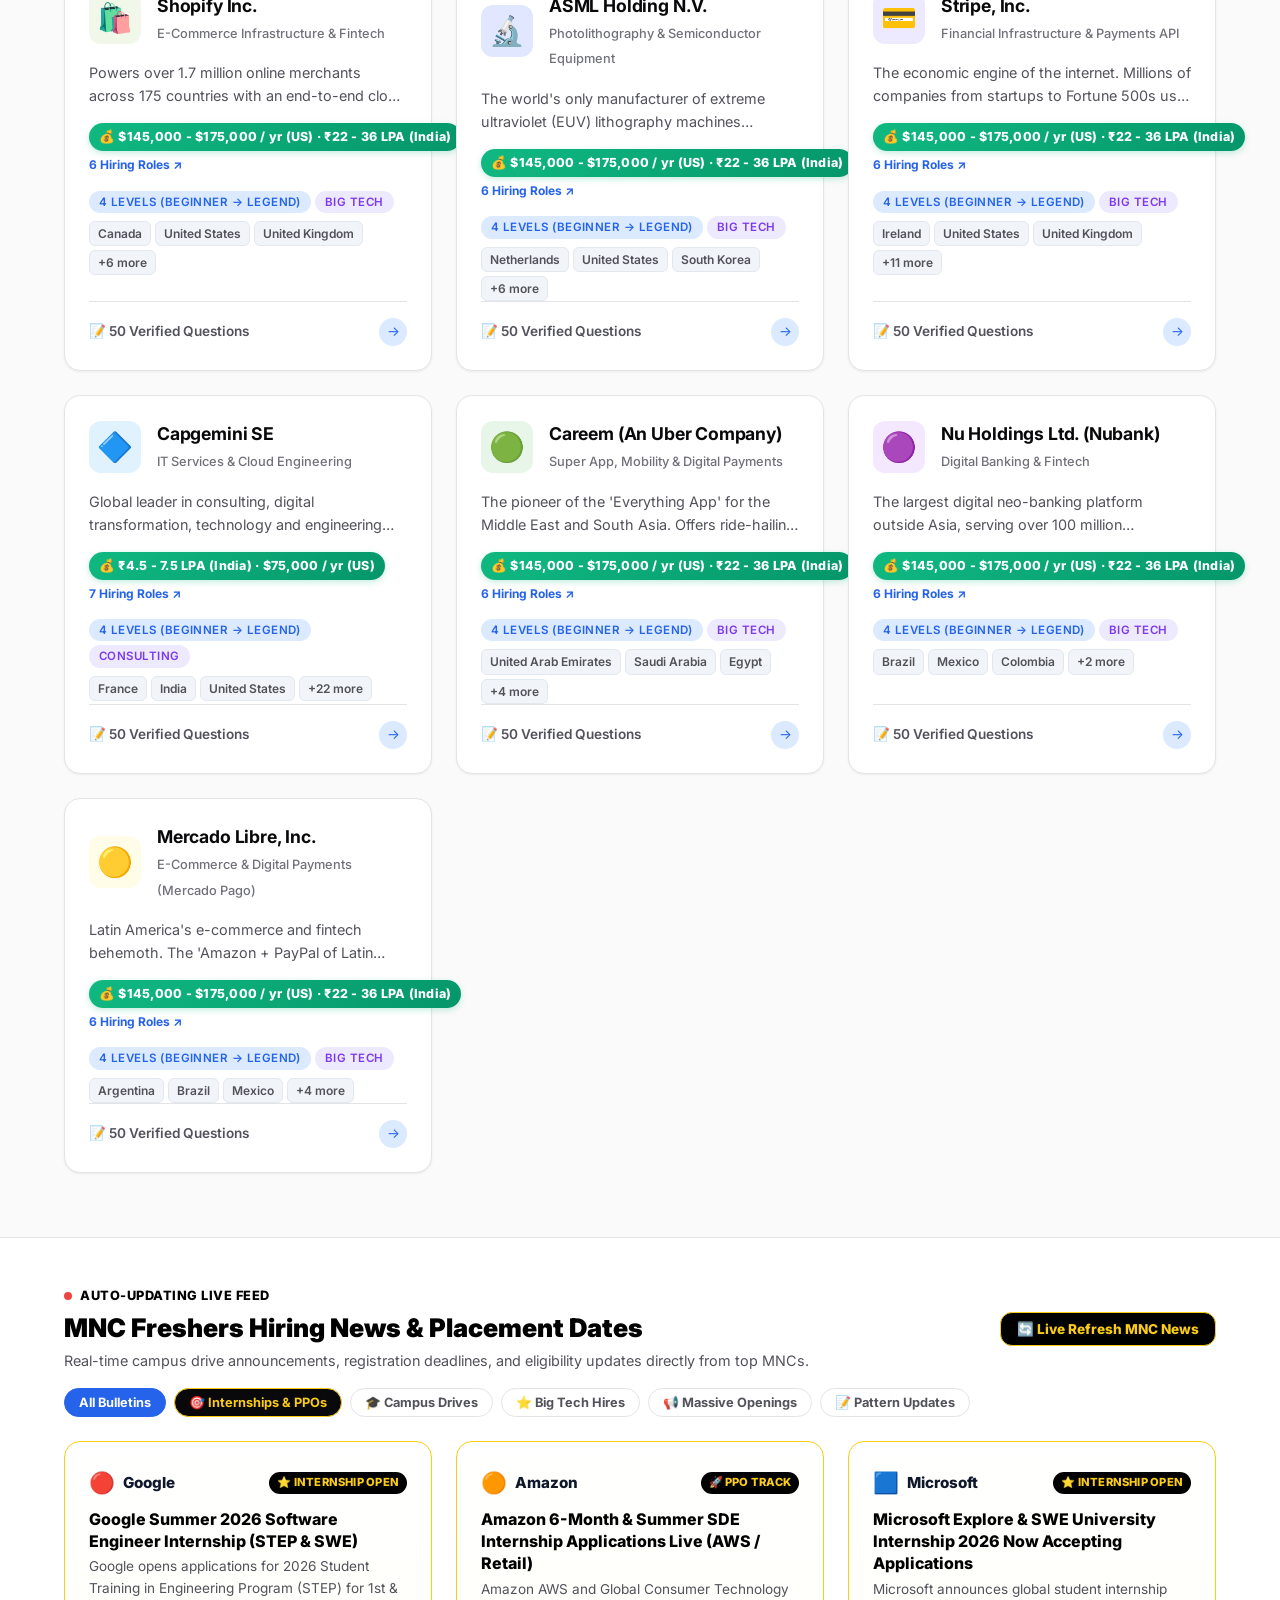
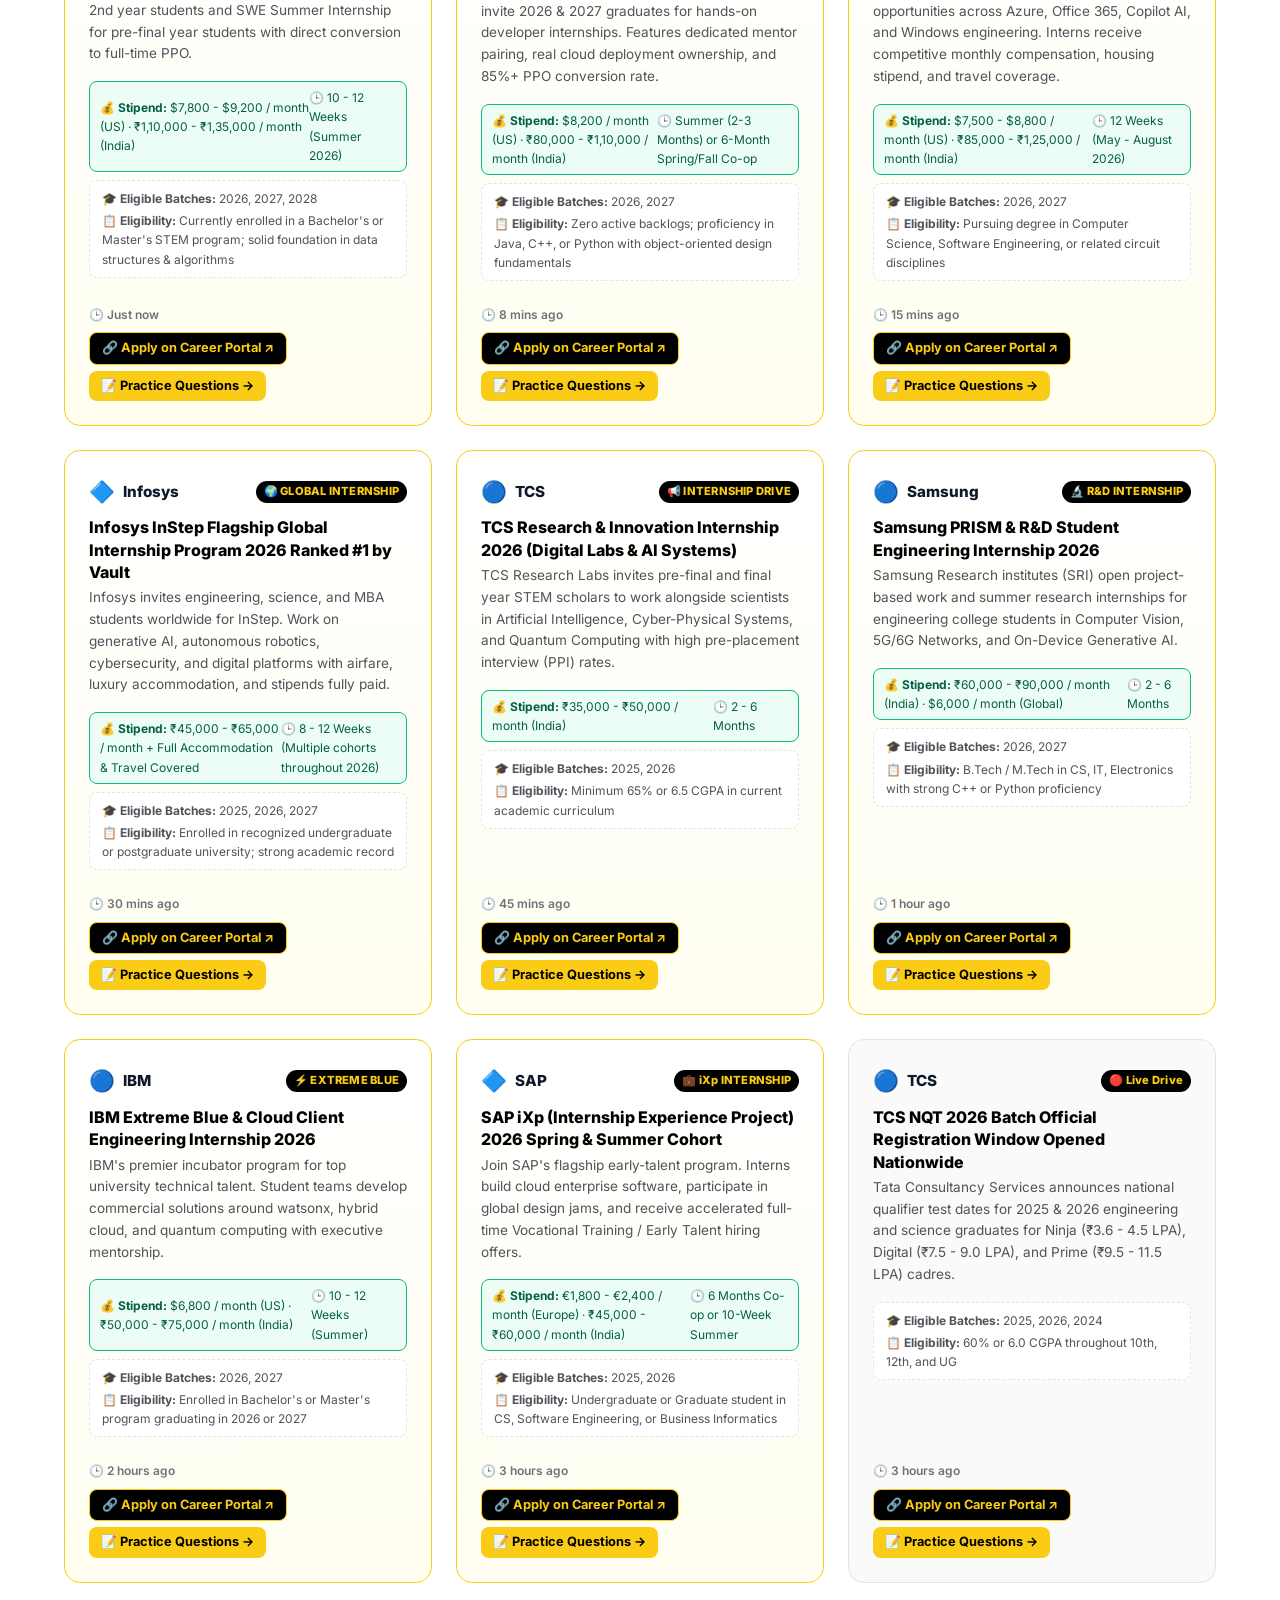
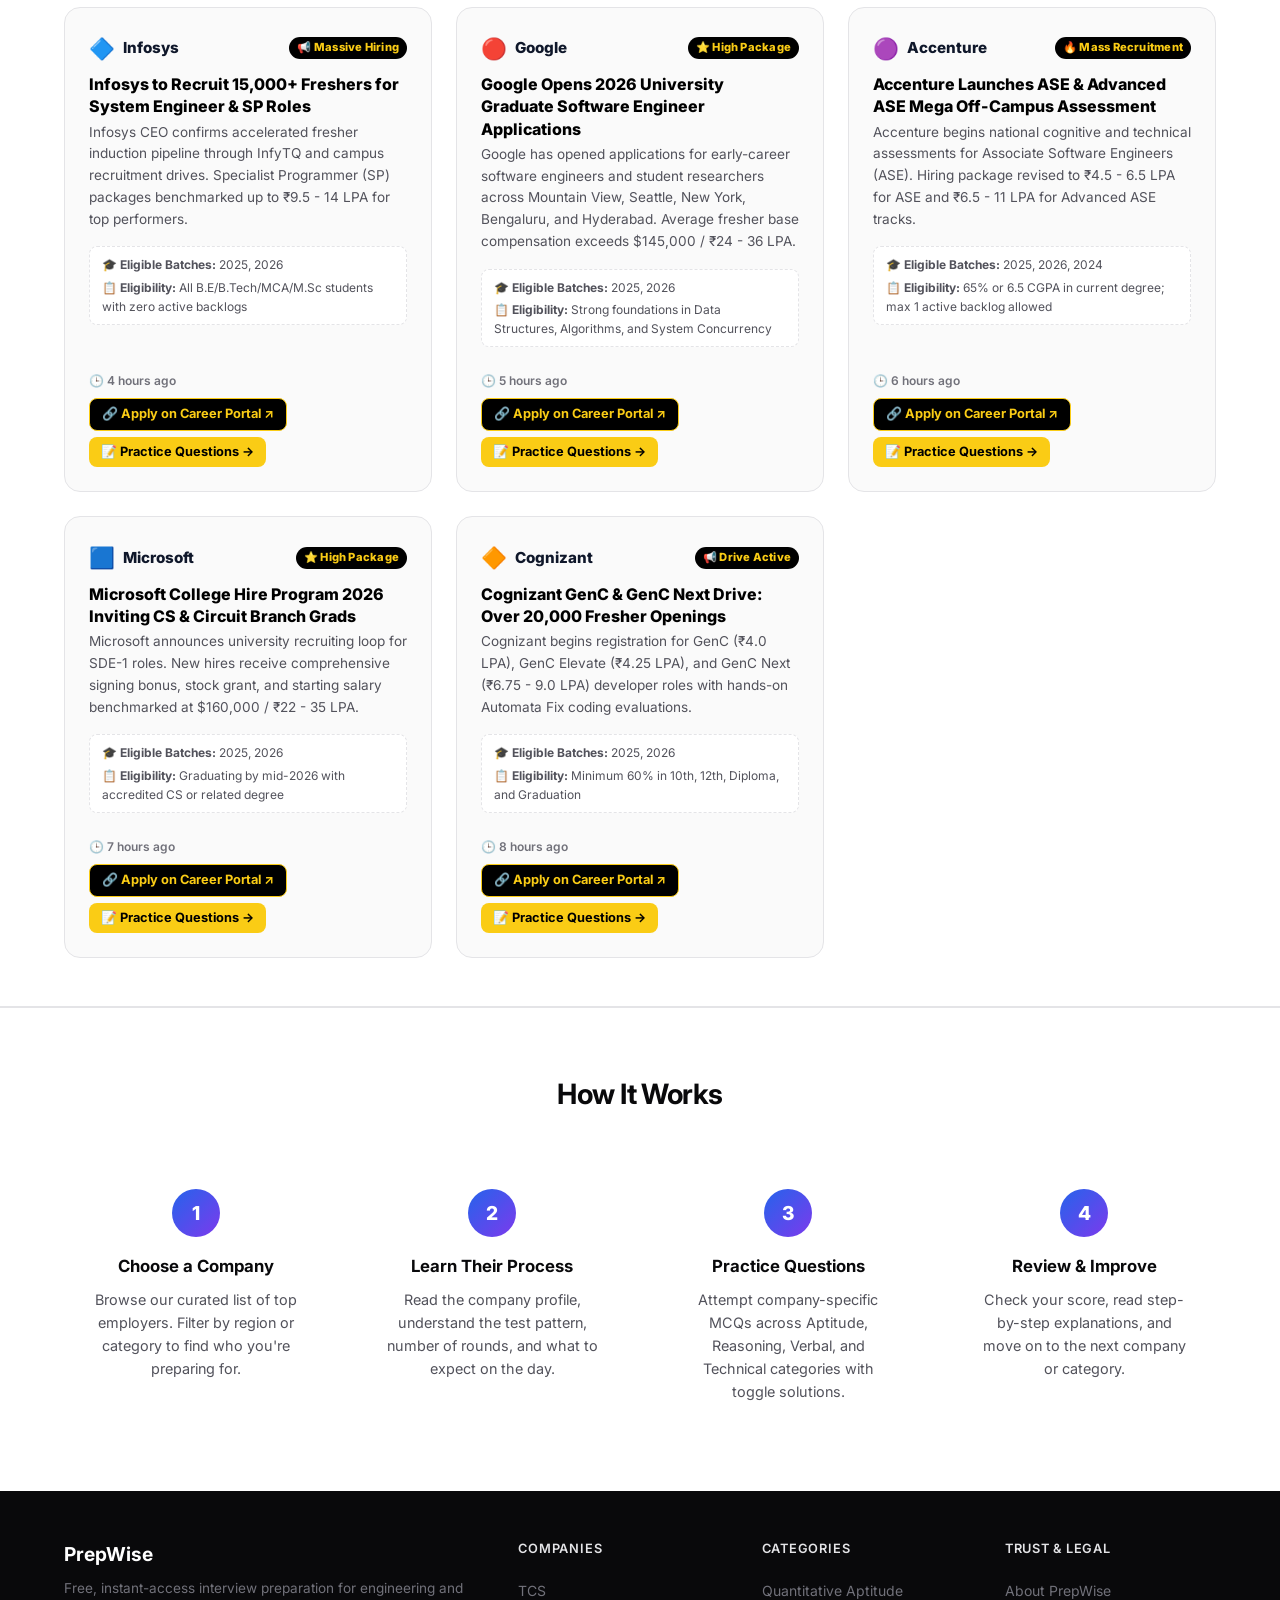
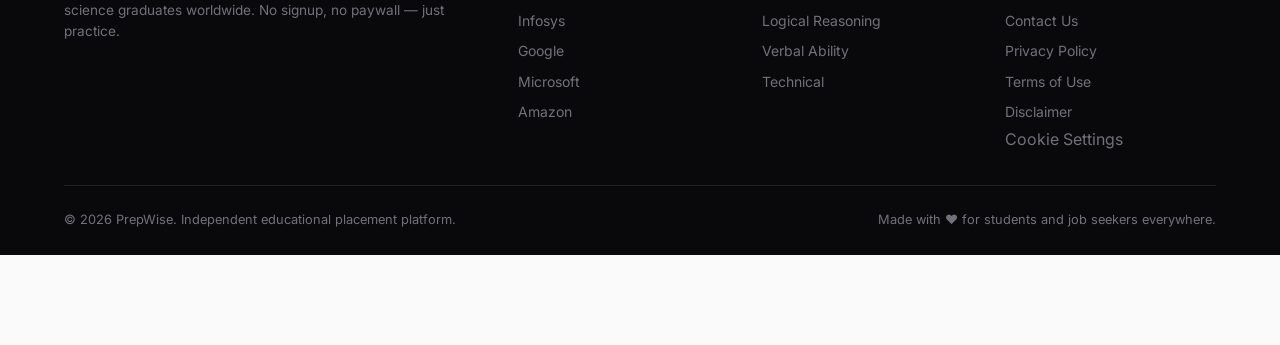
==== commit 428be718: "Make privacy and consent choices non-blocking on mobile" ====
--- a/index.html
+++ b/index.html
@@ -35,7 +35,7 @@
   <meta property="og:url" content="https://prepwises.online/">
   <link rel="canonical" href="https://prepwises.online/">
   <link rel="stylesheet" href="css/style.css?v=2.4">
-  <link rel="stylesheet" href="css/consent.css?v=2.4">
+  <link rel="stylesheet" href="css/consent.css?v=2.5">
   <style>
     /* Critical Mobile Filter Collapse Protection (Prevents flash of unstyled/uncollapsed content) */
     @media (max-width: 768px) {
@@ -317,7 +317,7 @@
   </footer>
 
   <script src="js/public-config.js?v=2.4"></script>
-  <script src="js/consent.js?v=2.4"></script>
+  <script src="js/consent.js?v=2.5"></script>
   <script src="js/analytics.js?v=2.4"></script>
   <script src="js/ad-registry.js?v=2.4"></script>
   <script src="js/ad-loader.js?v=2.4"></script>
--- a/css/consent.css
+++ b/css/consent.css
@@ -11,10 +11,15 @@
   background-color: var(--color-surface, #ffffff);
   border-top: 1px solid var(--color-border, #e2e8f0);
   box-shadow: 0 -4px 16px rgba(0, 0, 0, 0.08);
-  padding: 16px 24px;
+  padding: 12px 24px;
   z-index: 9999;
   font-family: inherit;
   color: var(--color-text, #0f172a);
+  box-sizing: border-box;
+}
+
+body.prepwise-banner-active {
+  padding-bottom: 90px;
 }
 
 .prepwise-consent-content {
@@ -23,32 +28,54 @@
   display: flex;
   align-items: center;
   justify-content: space-between;
-  gap: 20px;
+  gap: 16px;
   flex-wrap: wrap;
+  position: relative;
 }
 
 .prepwise-consent-text {
-  flex: 1 1 540px;
-  font-size: 0.9rem;
-  line-height: 1.5;
+  flex: 1 1 480px;
+  font-size: 0.875rem;
+  line-height: 1.45;
+  padding-right: 36px;
 }
 
 .prepwise-consent-title {
-  margin: 0 0 4px 0;
-  font-size: 0.95rem;
+  margin: 0 0 2px 0;
+  font-size: 0.925rem;
   color: var(--color-text, #0f172a);
 }
 
 .prepwise-consent-desc {
   margin: 0;
   color: var(--color-text-secondary, #475569);
+  font-size: 0.825rem;
 }
 
 .prepwise-consent-actions {
   display: flex;
   align-items: center;
-  gap: 10px;
+  gap: 8px;
   flex-wrap: wrap;
+}
+
+.prepwise-consent-dismiss {
+  position: absolute;
+  top: -6px;
+  right: -8px;
+  background: none;
+  border: none;
+  font-size: 1.5rem;
+  line-height: 1;
+  color: var(--color-text-muted, #64748b);
+  cursor: pointer;
+  padding: 4px 8px;
+  border-radius: 4px;
+  transition: color 0.15s ease, background-color 0.15s ease;
+}
+.prepwise-consent-dismiss:hover {
+  color: var(--color-text, #0f172a);
+  background-color: #f1f5f9;
 }
 
 /* Base button styles */
@@ -275,19 +302,72 @@
 
 /* Mobile responsive */
 @media (max-width: 640px) {
+  body.prepwise-banner-active {
+    padding-bottom: 125px;
+  }
+
+  .prepwise-consent-banner {
+    padding: 8px 12px 10px 12px;
+    max-height: 35vh;
+    overflow-y: auto;
+  }
+
   .prepwise-consent-content {
     flex-direction: column;
     align-items: stretch;
-    gap: 14px;
-  }
+    gap: 6px;
+  }
+
+  .prepwise-consent-text {
+    flex: 0 1 auto;
+    font-size: 0.775rem;
+    line-height: 1.3;
+    padding-right: 26px;
+  }
+
+  .prepwise-consent-title {
+    font-size: 0.825rem;
+    margin-bottom: 2px;
+  }
+
+  .prepwise-consent-desc {
+    font-size: 0.75rem;
+    line-height: 1.25;
+  }
+
+  .prepwise-consent-dismiss {
+    top: -4px;
+    right: -4px;
+    font-size: 1.35rem;
+    padding: 2px 6px;
+  }
+
   .prepwise-consent-actions {
-    flex-direction: column;
+    display: flex;
+    flex-direction: row;
+    align-items: center;
+    justify-content: flex-start;
+    flex-wrap: wrap;
+    gap: 6px;
     width: 100%;
   }
+
   .prepwise-consent-actions .btn-consent {
-    width: 100%;
+    width: auto;
+    flex: 1 1 auto;
+    min-width: 100px;
+    padding: 5px 8px;
+    font-size: 0.75rem;
     text-align: center;
   }
+
+  .prepwise-consent-actions .btn-consent-link {
+    width: auto;
+    padding: 3px 5px;
+    font-size: 0.725rem;
+    text-align: center;
+  }
+
   .prepwise-consent-footer {
     flex-direction: column;
   }
